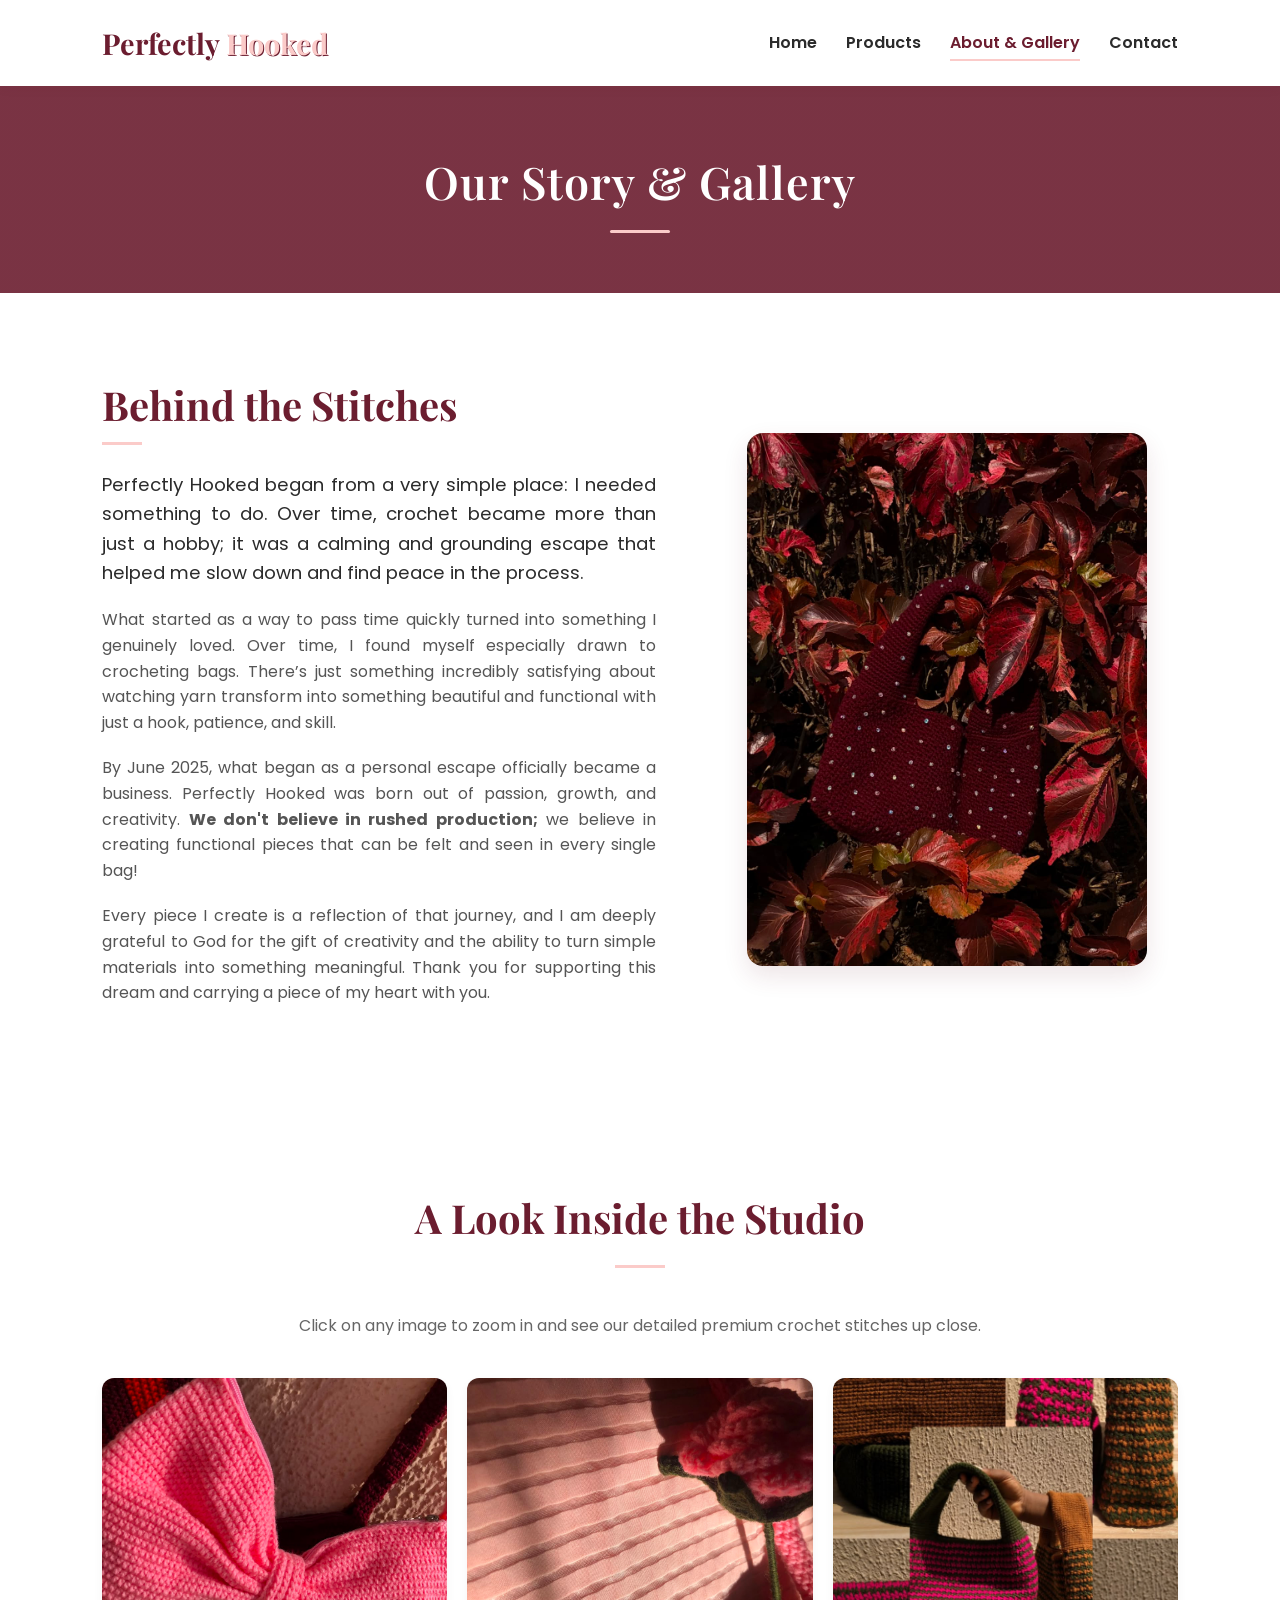
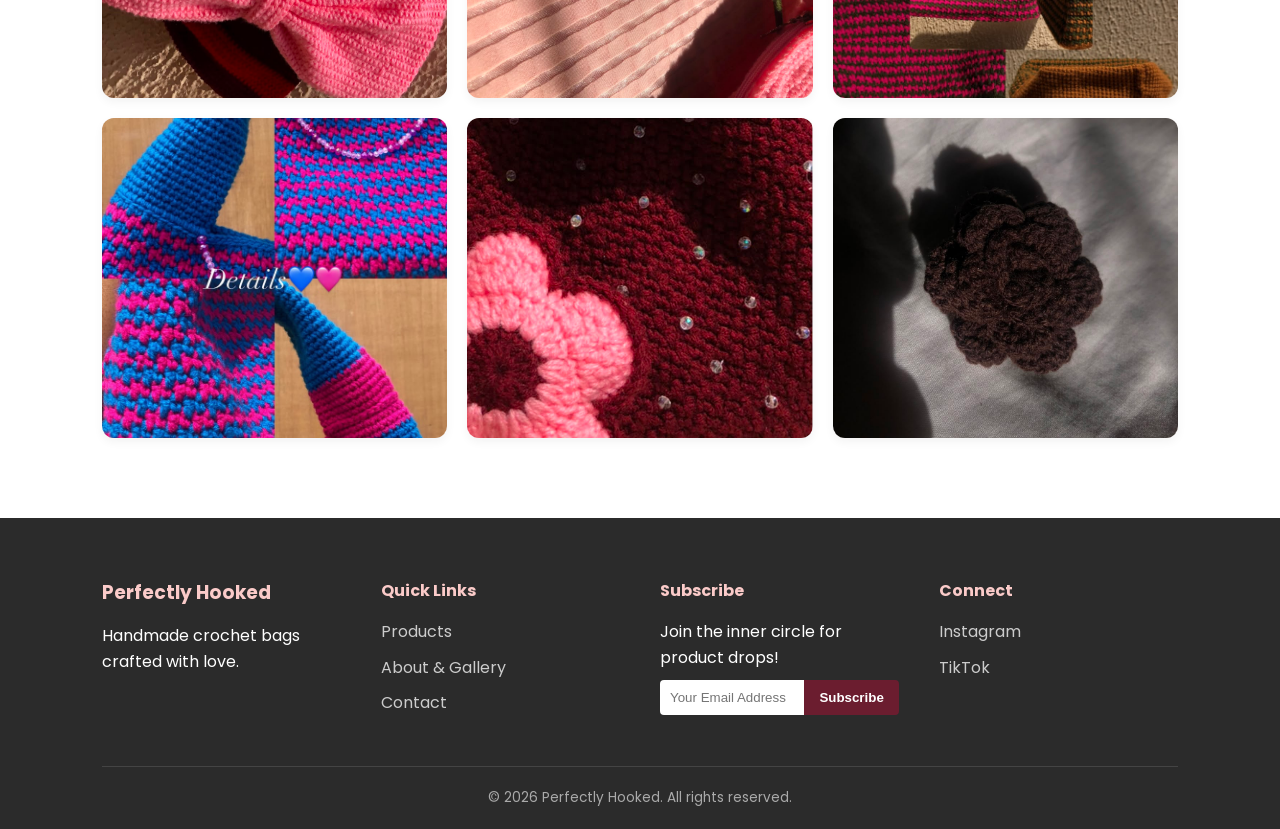
==== about.html @ 4638db6a "Update about.html" ====
<!DOCTYPE html>
<html lang="en">
<head>
    <meta charset="UTF-8">
    <meta name="viewport" content="width=device-width, initial-scale=1.0">
    <title>About & Gallery | Perfectly Hooked</title>
    <link rel="stylesheet" href="style.css">
    <!-- Google Fonts -->
    <link href="https://fonts.googleapis.com/css2?family=Playfair+Display:ital,wght@0,400..900;1,400..900&family=Poppins:wght@300;400;600&display=swap" rel="stylesheet">
</head>
<body>

    <!-- Header & Navigation -->
    <header>
        <div class="logo">Perfectly <span>Hooked</span></div>
        <nav>
            <a href="index.html">Home</a>
            <a href="products.html">Products</a>
            <a href="about.html" class="active">About & Gallery</a>
            <a href="contact.html">Contact</a>
        </nav>
    </header>

   <!-- Mini Hero Banner -->
<section class="mini-hero">
    <div class="mini-hero-content">
        <h1>Our Story & Gallery</h1>
    </div>
</section>

    <!-- About Content Section -->
    <section class="about-section">
        <div class="about-container">
          <!-- Story Text -->
    <div class="about-text">
    <h2>Behind the Stitches</h2>
    <div class="accent-line-left"></div>
    
    <p class="lead-text">Perfectly Hooked began from a very simple place: I needed something to do. Over time, crochet became more than just a hobby; it was a calming and grounding escape that helped me slow down and find peace in the process.</p>
    
    <p>What started as a way to pass time quickly turned into something I genuinely loved. Over time, I found myself especially drawn to crocheting bags. There’s just something incredibly satisfying about watching yarn transform into something beautiful and functional with just a hook, patience, and skill.</p>
    
    <p>By June 2025, what began as a personal escape officially became a business. Perfectly Hooked was born out of passion, growth, and creativity. <strong>We don't believe in rushed production;</strong> we believe in creating functional pieces that can be felt and seen in every single bag!</p>
    
    <p>Every piece I create is a reflection of that journey, and I am deeply grateful to God for the gift of creativity and the ability to turn simple materials into something meaningful. Thank you for supporting this dream and carrying a piece of my heart with you.</p>
</div>
            <!-- Visual Graphic / Image Placeholder -->
            <div class="about-image">
                <div class="about-img-frame">
                    <div class="placeholder-content">
                        <img src="about.jpeg" alt="Crochet Bag" class="about-img">
                    </div>
                </div>
            </div>
        </div>
    </section>

    <!-- Gallery Section (Directly after the story) -->
    <section class="gallery-section" id="gallery">
        <h2>A Look Inside the Studio</h2>
        <div class="accent-line"></div>
        <p class="gallery-subtitle">Click on any image to zoom in and see our detailed premium crochet stitches up close.</p>

        <div class="gallery-grid">
            <div class="gallery-item">
                <img src="aesthetic 1.jpeg" alt="Crochet Creation 1" onclick="openModal(this.src)">
                <div class="gallery-overlay"><span>View Stitch✨</span></div>
            </div>
            <div class="gallery-item">
                <img src="aesthetic 2.jpeg" alt="Crochet Creation 2" onclick="openModal(this.src)">
                <div class="gallery-overlay"><span>View Stitch✨</span></div>
            </div>
            <div class="gallery-item">
                <img src="aesthetic 3.jpeg" alt="Crochet Creation 3" onclick="openModal(this.src)">
                <div class="gallery-overlay"><span>View Stitch✨</span></div>
            </div>
             <div class="gallery-item">
                <img src="aesthetic 4.jpeg" alt="Crochet Creation 4" onclick="openModal(this.src)">
                <div class="gallery-overlay"><span>View Stitch✨</span></div>
            </div>
             <div class="gallery-item">
                <img src="aesthetic 5.jpeg" alt="Crochet Creation 5" onclick="openModal(this.src)">
                <div class="gallery-overlay"><span>View Stitch✨</span></div>
            </div>
             <div class="gallery-item">
                <img src="aesthetic 6.jpeg" alt="Crochet Creation 6" onclick="openModal(this.src)">
                <div class="gallery-overlay"><span>View Stitch✨</span></div>
            </div>
        </div>
    </section>

    <!-- Reusable Image Zoom View Modal Overlay -->
    <div class="modal" id="modal" onclick="closeModal()">
        <span class="close-modal">&times;</span>
        <img id="modalImg" alt="Enlarged view">
    </div>

   <!-- Footer -->
<footer>
    <div class="footer-container">
        <div class="footer-brand">
            <h3>Perfectly Hooked</h3>
            <p>Handmade crochet bags crafted with love.</p>
        </div>

        <div class="footer-links">
            <h4>Quick Links</h4>
            <a href="products.html">Products</a>
            <a href="about.html">About & Gallery</a>
            <a href="contact.html">Contact</a>
        </div>

        <div class="footer-subscribe">
            <h4>Subscribe</h4>
            <p>Join the inner circle for product drops!</p>
            <!-- Your live Mailchimp URL added below -->
            <form action="https://eepurl.com/KweztjJP5p" method="post" target="_blank" novalidate>
                <div class="subscribe-form">
                    <input type="email" name="EMAIL" placeholder="Your Email Address" required>
                    <button type="submit">Subscribe</button>
                </div>
            </form>
        </div>

        <div class="footer-socials">
            <h4>Connect</h4>
            <div class="social-links">
                <a href="https://www.instagram.com/perfection_crochetsabuja?igsh=cXE3OTdkZmlja3Q5&utm_source=qr" target="_blank">Instagram</a>
                <a href="https://www.tiktok.com/@perfection_crochetsabuja?_r=1&_t=ZS-97vXRY3c20D" target="_blank">TikTok</a>
            </div>
        </div>
    </div>
    <div class="footer-bottom">
        <p>&copy; 2026 Perfectly Hooked. All rights reserved.</p>
    </div>
</footer>

    <script src="script.js"></script>
</body>
</html>
---- style.css ----
/* --- Global Reset & Colors --- */
* {
    margin: 0;
    padding: 0;
    box-sizing: border-box;
}

:root {
    --burgundy: #6b1d2f;
    --soft-pink: #fbcbc9;
    --light-pink-bg: #fff5f5;
    --charcoal: #2b2b2b;
    --white: #ffffff;
    --font-heading: 'Playfair Display', serif;
    --font-body: 'Poppins', sans-serif;
}

body {
    font-family: var(--font-body);
    color: var(--charcoal);
    background-color: var(--white);
    line-height: 1.6;
}

/* --- Header / Navigation --- */
header {
    background-color: var(--white);
    display: flex;
    justify-content: space-between;
    align-items: center;
    padding: 20px 8%;
    box-shadow: 0 2px 10px rgba(107, 29, 47, 0.08);
    position: sticky;
    top: 0;
    z-index: 1000;
}

.logo {
    font-family: var(--font-heading);
    font-size: 1.8rem;
    font-weight: 700;
    color: var(--burgundy);
}

.logo span {
    color: var(--soft-pink);
    text-shadow: 1px 1px 0px var(--burgundy);
}

header nav a {
    text-decoration: none;
    color: var(--charcoal);
    font-weight: 600;
    margin-left: 25px;
    padding-bottom: 5px;
    transition: color 0.3s ease;
}

header nav a:hover, header nav a.active {
    color: var(--burgundy);
    border-bottom: 2px solid var(--soft-pink);
}

/* --- Hero Section --- */
.hero {
    background: linear-gradient(rgba(107, 29, 47, 0.88), rgba(107, 29, 47, 0.88)), 
                url('header.jpeg') no-repeat center center/cover;
    min-height: 65vh;
    display: flex;
    align-items: center;
    padding: 60px 8%;
    color: var(--white);
}

.hero-content {
    max-width: 650px;
}

.hero h1 {
    font-family: var(--font-heading);
    font-size: 3rem;
    margin-bottom: 20px;
    line-height: 1.2;
}

.hero p {
    font-size: 1.1rem;
    margin-bottom: 20px;
    color: var(--light-pink-bg);
}

.btn {
    display: inline-block;
    background-color: var(--soft-pink);
    color: var(--burgundy);
    padding: 12px 35px;
    text-decoration: none;
    font-weight: 600;
    border-radius: 30px;
    margin-top: 10px;
    transition: transform 0.3s ease, background-color 0.3s ease;
}

.btn:hover {
    transform: translateY(-2px);
    background-color: var(--white);
}

/* --- What We Offer Section --- */
.offers-section {
    padding: 80px 8%;
    text-align: center;
    background-color: var(--light-pink-bg);
}

.offers-section h2 {
    font-family: var(--font-heading);
    font-size: 2.5rem;
    color: var(--burgundy);
}

.accent-line {
    width: 50px;
    height: 3px;
    background-color: var(--soft-pink);
    margin: 15px auto 45px auto;
}

.offers-container {
    display: flex;
    justify-content: center;
    gap: 30px;
    flex-wrap: wrap;
}

.offer-card {
    background-color: var(--white);
    padding: 30px 20px;
    border-radius: 12px;
    flex: 1;
    min-width: 250px;
    max-width: 350px;
    box-shadow: 0 4px 15px rgba(107, 29, 47, 0.04);
    border: 1px solid rgba(107, 29, 47, 0.05);
}

.offer-card .icon {
    font-size: 2.5rem;
    display: block;
    margin-bottom: 15px;
}

.offer-card h3 {
    font-size: 1.3rem;
    color: var(--burgundy);
    margin-bottom: 10px;
}

/* --- Footer --- */
footer {
    background-color: var(--charcoal);
    color: var(--white);
    padding: 60px 8% 20px 8%;
}

.footer-container {
    display: flex;
    justify-content: space-between;
    flex-wrap: wrap;
    gap: 40px;
    margin-bottom: 40px;
}

.footer-container > div {
    flex: 1;
    min-width: 200px;
}

footer h3, footer h4 {
    color: var(--soft-pink);
    margin-bottom: 15px;
}

.footer-links a, .social-links a {
    color: #ccc;
    text-decoration: none;
    display: block;
    margin-bottom: 10px;
    transition: color 0.3s ease;
}

.footer-links a:hover, .social-links a:hover {
    color: var(--soft-pink);
}

.subscribe-form {
    display: flex;
    margin-top: 10px;
}

.subscribe-form input {
    padding: 10px;
    border: none;
    border-radius: 4px 0 0 4px;
    outline: none;
    width: 70%;
}

.subscribe-form button {
    background-color: var(--burgundy);
    color: var(--white);
    border: none;
    padding: 10px 15px;
    border-radius: 0 4px 4px 0;
    cursor: pointer;
    font-weight: 600;
}

.footer-bottom {
    text-align: center;
    border-top: 1px solid #444;
    padding-top: 20px;
    font-size: 0.85rem;
    color: #aaa;
}

/* --- Products Page Design --- */
.products-header {
    text-align: center;
    padding: 60px 8% 20px 8%;
    background-color: var(--white);
}

.products-header h2 {
    font-family: var(--font-heading);
    font-size: 2.5rem;
    color: var(--burgundy);
}

.filter-buttons {
    margin-top: 30px;
}

.filter-btn {
    background-color: var(--white);
    color: var(--charcoal);
    border: 2px solid var(--soft-pink);
    padding: 8px 24px;
    margin: 5px;
    font-family: var(--font-body);
    font-weight: 600;
    border-radius: 20px;
    cursor: pointer;
    transition: all 0.3s ease;
}

.filter-btn:hover, .filter-btn.active {
    background-color: var(--burgundy);
    color: var(--white);
    border-color: var(--burgundy);
}

/* Products Grid Setup */
.products-container {
    padding: 20px 8% 80px 8%;
    background-color: var(--light-pink-bg);
}

.products-grid {
    display: grid;
    grid-template-columns: repeat(auto-fit, minmax(250px, 1fr));
    gap: 30px;
}

.card {
    background-color: var(--white);
    border-radius: 12px;
    padding: 15px;
    text-align: center;
    box-shadow: 0 4px 12px rgba(107, 29, 47, 0.04);
    border: 1px solid rgba(107, 29, 47, 0.05);
    transition: transform 0.3s cubic-bezier(0.175, 0.885, 0.32, 1.275);
}

.card:hover {
    transform: scale(1.03);
}

.card .img-wrapper {
    width: 100%;
    height: 240px;
    background-color: #f7f7f7;
    border-radius: 8px;
    overflow: hidden;
    margin-bottom: 15px;
}

.card img {
    width: 100%;
    height: 100%;
    object-fit: cover;
    cursor: zoom-in;
    transition: opacity 0.3s ease;
}

.card img:hover {
    opacity: 0.9;
}

.card h3 {
    font-size: 1.15rem;
    color: var(--charcoal);
    margin-bottom: 5px;
}

.card .price {
    color: var(--burgundy);
    font-weight: 600;
    font-size: 1.1rem;
    margin-bottom: 15px;
}

.cart-btn {
    width: 100%;
    background-color: var(--soft-pink);
    color: var(--burgundy);
    border: none;
    padding: 10px;
    font-family: var(--font-body);
    font-weight: 600;
    border-radius: 6px;
    cursor: pointer;
    transition: background-color 0.3s ease, color 0.3s ease;
}

.cart-btn:hover {
    background-color: var(--burgundy);
    color: var(--white);
}

/* Checkout Button Layout */
.checkout-wrapper {
    text-align: center;
    margin-top: 50px;
}

.checkout-btn {
    background-color: var(--burgundy);
    color: var(--white);
    border: none;
    padding: 15px 40px;
    font-size: 1.1rem;
    font-family: var(--font-body);
    font-weight: 600;
    border-radius: 30px;
    cursor: pointer;
    box-shadow: 0 4px 15px rgba(107, 29, 47, 0.3);
    transition: background-color 0.3s ease, transform 0.2s ease;
}

.checkout-btn:hover {
    background-color: #521422;
    transform: translateY(-2px);
}

/* --- Interactive Image Zoom Modal --- */
.modal {
    display: none; 
    position: fixed;
    z-index: 2000;
    top: 0; left: 0;
    width: 100%; height: 100%;
    background-color: rgba(0, 0, 0, 0.85);
    justify-content: center;
    align-items: center;
    cursor: zoom-out;
}

.modal img {
    max-width: 85%;
    max-height: 80vh;
    border-radius: 8px;
    box-shadow: 0 4px 20px rgba(0,0,0,0.5);
    animation: zoomAnimation 0.3s ease-out;
}

.close-modal {
    position: absolute;
    top: 20px;
    right: 30px;
    color: white;
    font-size: 3rem;
    font-weight: bold;
    cursor: pointer;
}

@keyframes zoomAnimation {
    from { transform: scale(0.7); opacity: 0; }
    to { transform: scale(1); opacity: 1; }
}

/* --- Master Contact Page Layout --- */
.contact-section {
    padding: 80px 8%;
    background-color: var(--white);
}

.contact-container {
    display: flex;
    justify-content: space-between;
    align-items: flex-start;
    gap: 60px;
    flex-wrap: wrap;
    max-width: 1200px;
    margin: 0 auto;
}

.contact-info {
    flex: 1;
    min-width: 320px;
    text-align: left;
}

.contact-info h2 {
    font-family: var(--font-heading);
    font-size: 2.5rem;
    color: var(--burgundy);
    line-height: 1.2;
    margin-bottom: 5px;
}

.contact-info p {
    color: #555;
    font-size: 1.05rem;
    line-height: 1.6;
    margin-bottom: 20px;
}

.contact-form-wrapper {
    flex: 1;
    min-width: 320px;
    background-color: var(--light-pink-bg);
    padding: 40px 30px;
    border-radius: 16px;
    box-shadow: 0 10px 30px rgba(107, 29, 47, 0.04);
    border: 1px solid rgba(107, 29, 47, 0.05);
    text-align: left;
}

.form-group {
    margin-bottom: 20px;
}

.form-group label {
    display: block;
    font-weight: 600;
    margin-bottom: 8px;
    font-size: 0.95rem;
    color: var(--burgundy);
}

.form-group input, 
.form-group textarea {
    width: 100%;
    padding: 12px 15px;
    border: 1px solid #ddd;
    border-radius: 8px;
    font-family: var(--font-body);
    font-size: 0.95rem;
    outline: none;
    background-color: var(--white);
    transition: border-color 0.3s ease, box-shadow 0.3s ease;
}

.form-group input:focus, 
.form-group textarea:focus {
    border-color: var(--burgundy);
    box-shadow: 0 0 0 3px rgba(107, 29, 47, 0.1);
}

.form-group textarea {
    height: 150px;
    resize: vertical;
}

.submit-btn {
    width: 100%;
    background-color: var(--burgundy);
    color: var(--white);
    border: none;
    padding: 14px;
    font-family: var(--font-body);
    font-weight: 600;
    font-size: 1.05rem;
    border-radius: 8px;
    cursor: pointer;
    box-shadow: 0 4px 12px rgba(107, 29, 47, 0.2);
    transition: background-color 0.3s ease, transform 0.2s ease;
}

.submit-btn:hover {
    background-color: #521422;
    transform: translateY(-1px);
}

/* --- Gallery Page Specific Styles --- */
.gallery-section {
    padding: 80px 8%;
    text-align: center;
    background-color: var(--white);
}

.gallery-section h2 {
    font-family: var(--font-heading);
    font-size: 2.5rem;
    color: var(--burgundy);
}

.gallery-subtitle {
    font-size: 1rem;
    color: #666;
    margin-bottom: 40px;
}

/* Elegant Grid Layout */
.gallery-grid {
    display: grid;
    grid-template-columns: repeat(auto-fit, minmax(280px, 1fr));
    gap: 20px;
}

.gallery-item {
    position: relative;
    border-radius: 12px;
    overflow: hidden;
    height: 320px;
    box-shadow: 0 4px 10px rgba(0,0,0,0.05);
    background-color: var(--light-pink-bg);
    cursor: zoom-in;
}

.gallery-item img {
    width: 100%;
    height: 100%;
    object-fit: cover;
    transition: transform 0.5s ease;
}

/* Beautiful Burgundy Hover Cover Filter */
.gallery-overlay {
    position: absolute;
    top: 0; left: 0;
    width: 100%; height: 100%;
    background-color: rgba(107, 29, 47, 0.7);
    display: flex;
    justify-content: center;
    align-items: center;
    opacity: 0;
    transition: opacity 0.3s ease;
}

.gallery-overlay span {
    color: var(--white);
    font-family: var(--font-body);
    font-weight: 600;
    font-size: 1.1rem;
    border: 1px solid var(--soft-pink);
    padding: 8px 20px;
    border-radius: 20px;
}

.gallery-item:hover img {
    transform: scale(1.08);
}

.gallery-item:hover .gallery-overlay {
    opacity: 1;
}

/* --- Home Page Extra Sections --- */

/* About Section Preview Layout */
.home-about-preview {
    padding: 80px 8%;
    background-color: var(--white);
}

.about-preview-container {
    display: flex;
    align-items: center;
    justify-content: space-between;
    gap: 50px;
    flex-wrap: wrap;
}

.preview-text {
    flex: 12;
    min-width: 300px;
}

.preview-text h2 {
    font-family: var(--font-heading);
    font-size: 2.3rem;
    color: var(--burgundy);
}

.preview-text p {
    color: #555;
    margin-bottom: 15px;
}

.text-link {
    color: var(--burgundy);
    text-decoration: none;
    font-weight: 600;
    transition: color 0.3s ease;
}

.text-link:hover {
    color: var(--soft-pink);
}

.preview-image-box {
    flex: 1;
    min-width: 280px;
    display: flex;
    justify-content: center;
}

.mini-frame {
    padding: 40px;
    background-color: var(--light-pink-bg);
    border: 2px dashed var(--burgundy);
    color: var(--burgundy);
    font-weight: 600;
    border-radius: 12px;
    text-align: center;
}

/* Gallery Section Preview Layout */
.home-gallery-preview {
    padding: 80px 8%;
    text-align: center;
    background-color: var(--light-pink-bg);
}

.home-gallery-preview h2 {
    font-family: var(--font-heading);
    font-size: 2.3rem;
    color: var(--burgundy);
}

.home-gallery-images {
    display: flex;
    justify-content: center;
    gap: 20px;
    flex-wrap: wrap;
    margin-top: 30px;
}

.img-snap {
    width: 220px;
    height: 220px;
    border-radius: 12px;
    overflow: hidden;
    box-shadow: 0 4px 10px rgba(0,0,0,0.05);
}

.img-snap img {
    width: 100%;
    height: 100%;
    object-fit: cover;
}

/* Secondary Button Outline Variant */
.btn-outline {
    display: inline-block;
    border: 2px solid var(--burgundy);
    color: var(--burgundy);
    padding: 10px 25px;
    text-decoration: none;
    font-weight: 600;
    border-radius: 30px;
    transition: all 0.3s ease;
}

.btn-outline:hover {
    background-color: var(--burgundy);
    color: var(--white);
}

/* Styling for the Our Story preview image */
.story-preview-img {
    width: 100%;
    max-width: 350px;
    height: auto;
    border-radius: 12px;
    box-shadow: 0 6px 15px rgba(107, 29, 47, 0.1);
    object-fit: cover;
}

/* --- Product Filters --- */
.filter-section {
    text-align: center;
    padding: 30px 8% 10px;
    background-color: var(--white);
}

.filter-menu {
    display: flex;
    justify-content: center;
    flex-wrap: wrap;
    gap: 15px;
}

.filter-btn {
    padding: 8px 20px;
    background: transparent;
    border: 2px solid var(--burgundy);
    color: var(--burgundy);
    border-radius: 30px;
    cursor: pointer;
    font-weight: 600;
    transition: all 0.3s ease;
}

.filter-btn:hover, .filter-btn.active {
    background: var(--burgundy);
    color: var(--white);
}

/* --- Custom Clothing Banner --- */
.custom-clothing-banner {
    background-color: var(--light-pink-bg);
    padding: 60px 8%;
    text-align: center;
    margin: 40px 0;
    border-top: 2px dashed var(--burgundy);
    border-bottom: 2px dashed var(--burgundy);
}

.custom-clothing-banner h2 {
    color: var(--burgundy);
    font-family: var(--font-heading);
    font-size: 2rem;
    margin-bottom: 15px;
}

.custom-clothing-banner p {
    color: #555;
    max-width: 700px;
    margin: 0 auto 25px auto;
}

/* --- Featured Bestseller (Home Page) --- */
.featured-bestseller {
    padding: 80px 8%;
    background-color: var(--white);
}

.bestseller-container {
    display: flex;
    align-items: center;
    justify-content: space-between;
    gap: 50px;
    flex-wrap: wrap;
    background: var(--light-pink-bg);
    border-radius: 20px;
    padding: 40px;
}

.badge {
    background: var(--burgundy);
    color: var(--white);
    padding: 5px 15px;
    border-radius: 20px;
    font-size: 0.9rem;
    font-weight: 600;
    display: inline-block;
    margin-bottom: 15px;
}

.bestseller-text {
    flex: 1;
    min-width: 300px;
}

.bestseller-text h2 {
    font-family: var(--font-heading);
    font-size: 2.5rem;
    color: var(--burgundy);
}

.bestseller-image {
    flex: 1;
    min-width: 300px;
}

.bestseller-image img {
    width: 100%;
    border-radius: 12px;
    box-shadow: 0 10px 20px rgba(107,29,47,0.15);
}

/* --- Contact Form Updates --- */
.contact-form select, .contact-form input[type="file"] {
    width: 100%;
    padding: 12px;
    margin-bottom: 15px;
    border: 1px solid #ccc;
    border-radius: 5px;
    font-family: var(--font-body);
}

.contact-form label {
    display: block;
    text-align: left;
    margin-bottom: 5px;
    font-weight: 600;
    color: var(--burgundy);
}

/* --- About Page Structural Layout --- */
.about-section {
    padding: 80px 8%;
    background-color: var(--white);
}

.about-container {
    display: flex;
    align-items: center;
    justify-content: space-between;
    gap: 60px;
    flex-wrap: wrap;
}

.about-text {
    flex: 1.2;
    min-width: 320px;
}

.about-text h2 {
    font-family: var(--font-heading);
    font-size: 2.5rem;
    color: var(--burgundy);
    margin-bottom: 5px;
}

.accent-line-left {
    width: 40px;
    height: 3px;
    background-color: var(--soft-pink);
    margin-bottom: 25px;
}

.about-text p {
    font-size: 1rem;
    color: #555;
    margin-bottom: 20px;
    text-align: justify;
}

.about-text .lead-text {
    font-size: 1.15rem;
    color: var(--charcoal);
    font-weight: 400;
}

.about-image {
    flex: 1;
    min-width: 300px;
    display: flex;
    justify-content: center;
}

.about-img-frame {
    width: 100%;
    max-width: 400px;
    border-radius: 16px;
    overflow: hidden;
    box-shadow: 0 10px 25px rgba(107, 29, 47, 0.12);
}

.about-img {
    width: 100%;
    height: 100%;
    object-fit: cover;
    display: block;
}

/* --- Mini Hero Banner Section --- */
.mini-hero {
    background: linear-gradient(rgba(107, 29, 47, 0.9), rgba(107, 29, 47, 0.9)); 
    padding: 60px 8%;
    text-align: center;
    color: var(--white);
}

.mini-hero-content h1 {
    font-family: var(--font-heading);
    font-size: 2.8rem;
    font-weight: 600;
    letter-spacing: 1px;
    position: relative;
    display: inline-block;
}

.mini-hero-content h1::after {
    content: '';
    display: block;
    width: 60px;
    height: 3px;
    background-color: var(--soft-pink);
    margin: 12px auto 0 auto;
    border-radius: 2px;
}
.form-group input, 
.form-group select, 
.form-group textarea {
    width: 100%;
    padding: 12px 15px;
    border: 1px solid #ddd;
    border-radius: 8px;
    font-family: var(--font-body);
    font-size: 0.95rem;
    outline: none;
    background-color: var(--white);
    color: var(--charcoal);
    cursor: pointer;
    transition: border-color 0.3s ease, box-shadow 0.3s ease;
    
    /* Resets default browser styles for clean dropdown arrows */
    appearance: none;
    -webkit-appearance: none;
    -moz-appearance: none;
    
    /* Adds a subtle custom dropdown chevron arrow background image */
    background-image: url("data:image/svg+xml;utf8,<svg xmlns='http://www.w3.org/2000/svg' width='24' height='24' viewBox='0 0 24 24' fill='none' stroke='%236b1d2f' stroke-width='2' stroke-linecap='round' stroke-linejoin='round'><polyline points='6 9 12 15 18 9'></polyline></svg>");
    background-repeat: no-repeat;
    background-position: right 15px center;
    background-size: 16px;
}

/* Style for when the dropdown gains focus */
.form-group input:focus, 
.form-group select:focus, 
.form-group textarea:focus {
    border-color: var(--burgundy);
    box-shadow: 0 0 0 3px rgba(107, 29, 47, 0.1);
}

/* ==========================================================================
   --- Mobile Responsiveness Breakpoint (Max-Width: 768px) ---
   ========================================================================== */
@media (max-width: 768px) {
    /* --- Global Elements & Spacing --- */
    body {
        font-size: 14px; /* Slightly smaller base font for mobile comfort */
    }

    /* Reduce huge desktop section paddings across all pages */
    header, 
    .hero, 
    .offers-section, 
    .products-header, 
    .products-container, 
    .contact-section, 
    .gallery-section, 
    .home-about-preview, 
    .home-gallery-preview, 
    .featured-bestseller, 
    .about-section, 
    .mini-hero, 
    footer {
        padding-left: 5% !important;
        padding-right: 5% !important;
    }

    /* --- Header / Navigation --- */
    header {
        flex-direction: column;
        gap: 15px;
        padding-top: 15px;
        padding-bottom: 15px;
        text-align: center;
    }

    header nav {
        display: flex;
        justify-content: center;
        flex-wrap: wrap;
        gap: 10px;
    }

    header nav a {
        margin-left: 0; /* Clear desktop left margins */
        padding: 5px 8px;
        font-size: 0.95rem;
    }

    /* --- Hero Section --- */
    .hero {
        min-height: auto;
        padding-top: 50px;
        padding-bottom: 50px;
        text-align: center;
    }

    .hero h1 {
        font-size: 2.2rem;
    }

    .hero p {
        font-size: 1rem;
    }

    /* --- What We Offer Section --- */
    .offers-section {
        padding-top: 50px;
        padding-bottom: 50px;
    }

    .offers-section h2 {
        font-size: 2rem;
    }

    .offers-container {
        gap: 20px;
    }

    .offer-card {
        max-width: 100%; /* Let cards span beautifully full-width on tiny screens */
        padding: 25px 15px;
    }

    /* --- Featured Bestseller & About layouts --- */
    .bestseller-container, 
    .about-container, 
    .contact-container, 
    .about-preview-container {
        flex-direction: column;
        text-align: center !important;
        gap: 30px;
        padding: 30px 20px;
    }

    .preview-text, 
    .preview-image-box, 
    .bestseller-text, 
    .bestseller-image, 
    .about-text, 
    .about-image, 
    .contact-info, 
    .contact-form-wrapper {
        flex: none;
        width: 100%;
    }

    .bestseller-text h2, 
    .about-text h2, 
    .contact-info h2 {
        font-size: 2rem;
    }

    .accent-line-left {
        margin: 0 auto 20px auto; /* Center design borders on mobile */
    }

    .about-text p {
        text-align: center; /* Center paragraph text for mobile readability */
    }

    /* --- Products & Gallery Layouts --- */
    .products-grid, 
    .gallery-grid {
        grid-template-columns: repeat(auto-fit, minmax(200px, 1fr)); /* Adapt layout grid snugly */
        gap: 20px;
    }

    .gallery-item {
        height: 260px; /* Snappy aspect boxes for image content */
    }

    /* --- Footer Elements --- */
    .footer-container {
        flex-direction: column;
        gap: 30px;
        text-align: center;
    }

    .subscribe-form {
        justify-content: center;
    }
}

/* Styling for the link wrapping the cards */
.offer-card-link {
    text-decoration: none;
    color: inherit;
    display: flex;
    flex: 1;
    min-width: 250px;
    max-width: 350px;
    transition: transform 0.3s ease;
}

.offer-card-link:hover {
    transform: translateY(-5px); /* Adds a subtle, elegant hover lift! */
}

/* Update this existing class to fill the full height of the link */
.offer-card {
    background-color: var(--white);
    padding: 30px 20px;
    border-radius: 12px;
    width: 100%; /* Force card to fill link width */
    box-shadow: 0 4px 15px rgba(107, 29, 47, 0.04);
    border: 1px solid rgba(107, 29, 47, 0.05);
}
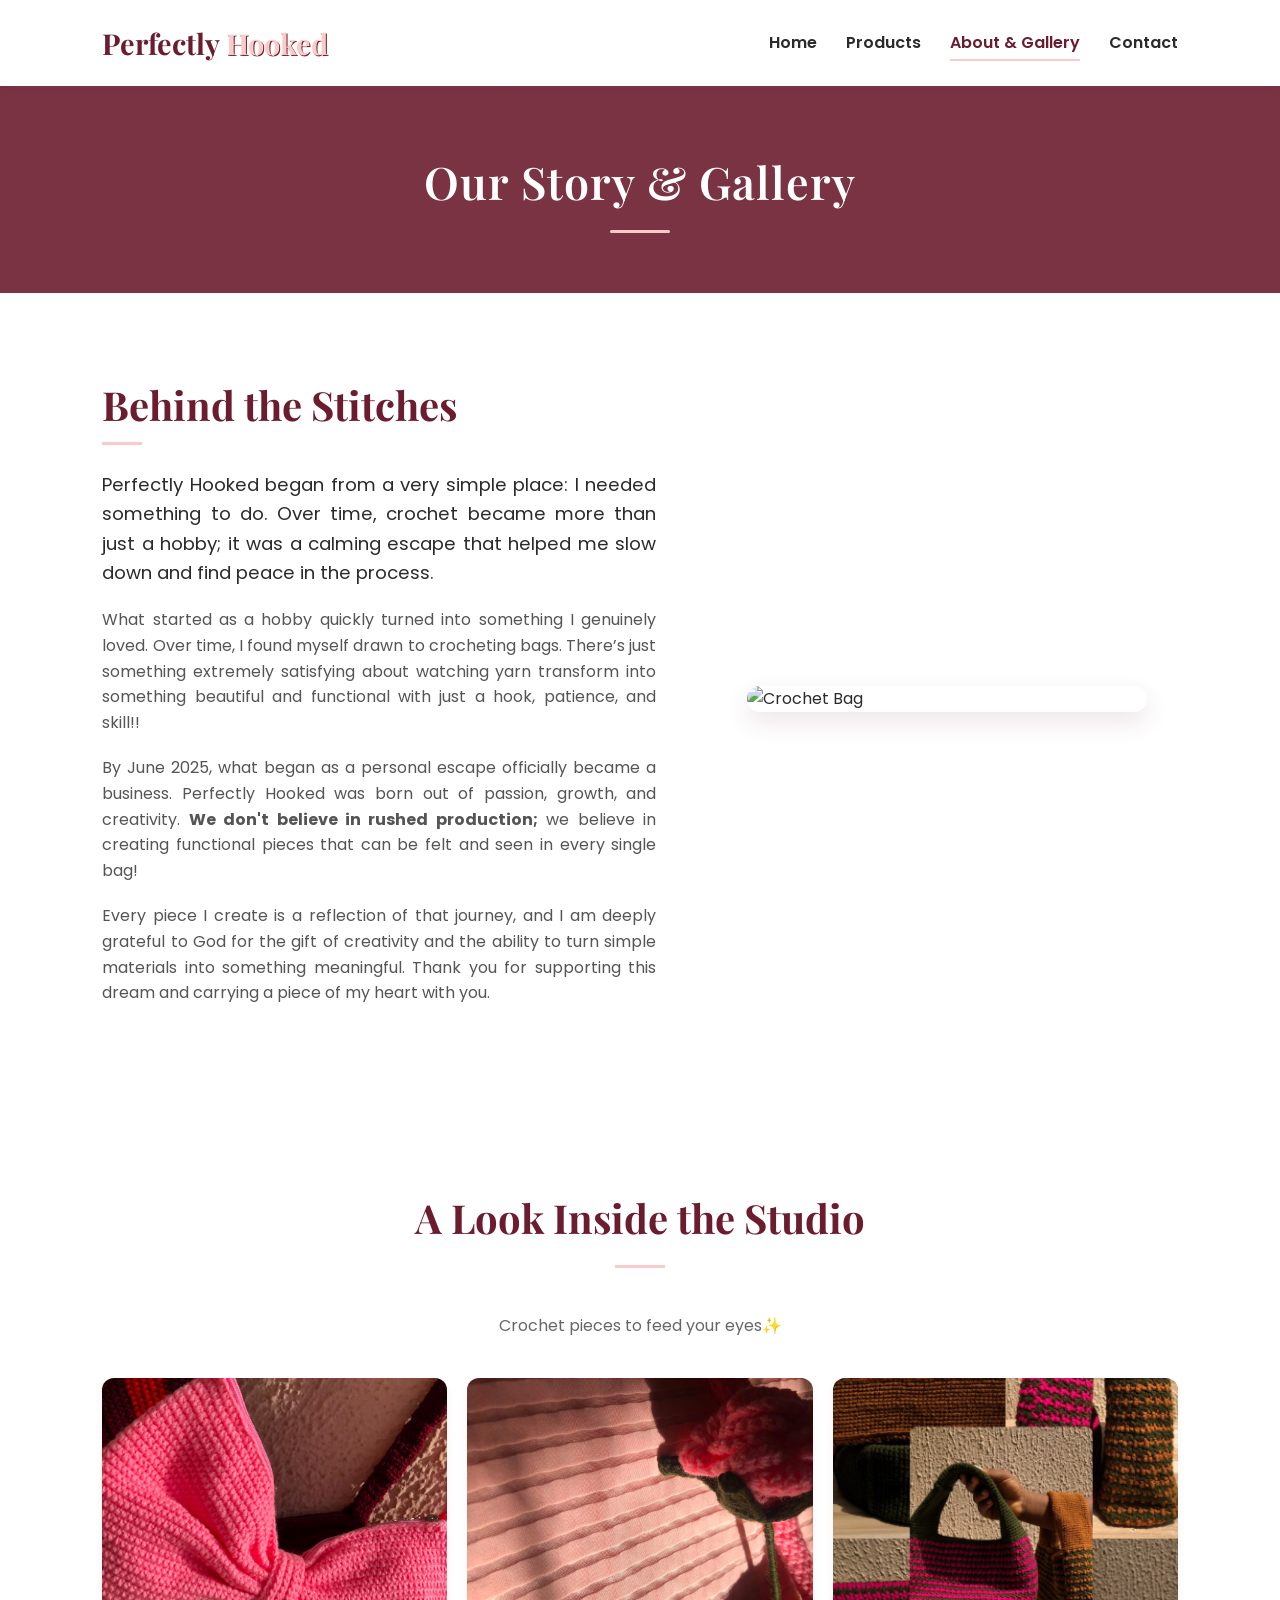
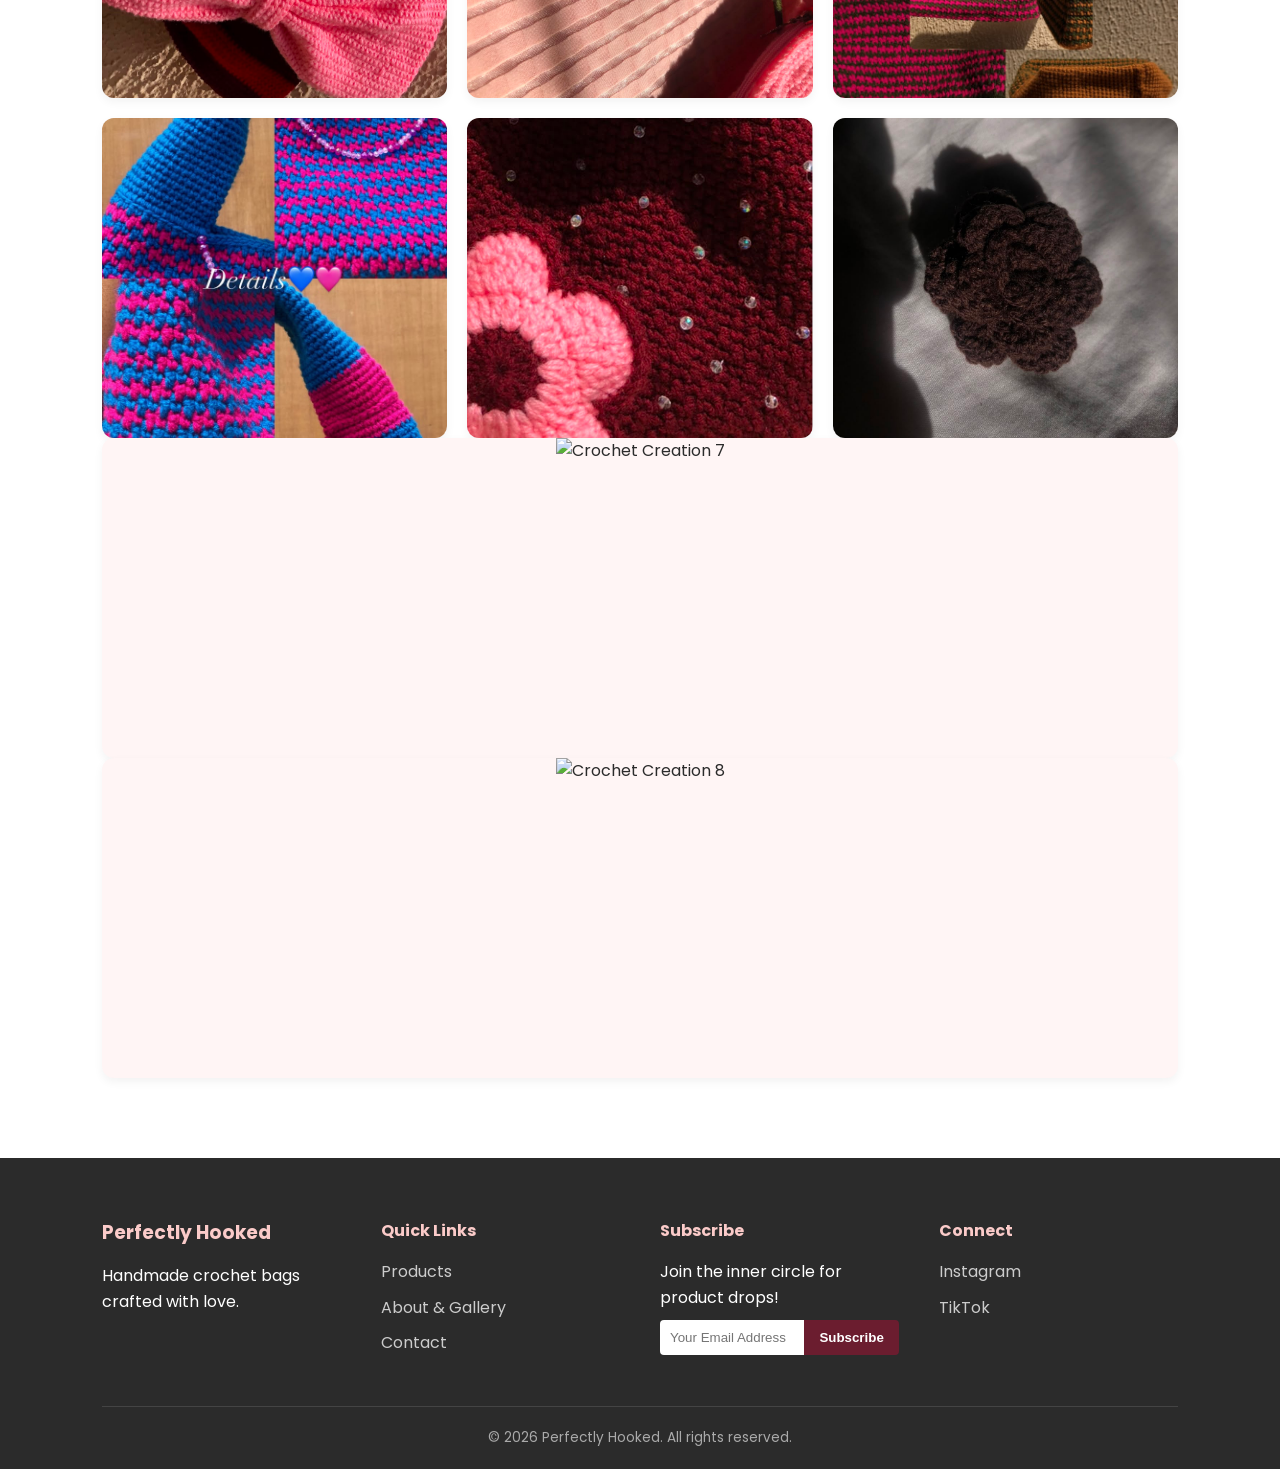
==== commit bd3bb9b8: "Add files via upload" ====
--- a/about.html
+++ b/about.html
@@ -36,9 +36,9 @@
     <h2>Behind the Stitches</h2>
     <div class="accent-line-left"></div>
     
-    <p class="lead-text">Perfectly Hooked began from a very simple place: I needed something to do. Over time, crochet became more than just a hobby; it was a calming and grounding escape that helped me slow down and find peace in the process.</p>
+    <p class="lead-text">Perfectly Hooked began from a very simple place: I needed something to do. Over time, crochet became more than just a hobby; it was a calming escape that helped me slow down and find peace in the process.</p>
     
-    <p>What started as a way to pass time quickly turned into something I genuinely loved. Over time, I found myself especially drawn to crocheting bags. There’s just something incredibly satisfying about watching yarn transform into something beautiful and functional with just a hook, patience, and skill.</p>
+    <p>What started as a hobby quickly turned into something I genuinely loved. Over time, I found myself drawn to crocheting bags. There’s just something extremely satisfying about watching yarn transform into something beautiful and functional with just a hook, patience, and skill!!</p>
     
     <p>By June 2025, what began as a personal escape officially became a business. Perfectly Hooked was born out of passion, growth, and creativity. <strong>We don't believe in rushed production;</strong> we believe in creating functional pieces that can be felt and seen in every single bag!</p>
     
@@ -48,7 +48,7 @@
             <div class="about-image">
                 <div class="about-img-frame">
                     <div class="placeholder-content">
-                        <img src="about.jpeg" alt="Crochet Bag" class="about-img">
+                        <img src="about.jfif" alt="Crochet Bag" class="about-img">
                     </div>
                 </div>
             </div>
@@ -59,32 +59,42 @@
     <section class="gallery-section" id="gallery">
         <h2>A Look Inside the Studio</h2>
         <div class="accent-line"></div>
-        <p class="gallery-subtitle">Click on any image to zoom in and see our detailed premium crochet stitches up close.</p>
+        <p class="gallery-subtitle"> Crochet pieces to feed your eyes✨</p>
 
         <div class="gallery-grid">
             <div class="gallery-item">
                 <img src="aesthetic 1.jpeg" alt="Crochet Creation 1" onclick="openModal(this.src)">
-                <div class="gallery-overlay"><span>View Stitch✨</span></div>
+                <div class="gallery-overlay"><span>View </span></div>
             </div>
             <div class="gallery-item">
                 <img src="aesthetic 2.jpeg" alt="Crochet Creation 2" onclick="openModal(this.src)">
-                <div class="gallery-overlay"><span>View Stitch✨</span></div>
+                <div class="gallery-overlay"><span>View </span></div>
             </div>
             <div class="gallery-item">
                 <img src="aesthetic 3.jpeg" alt="Crochet Creation 3" onclick="openModal(this.src)">
-                <div class="gallery-overlay"><span>View Stitch✨</span></div>
+                <div class="gallery-overlay"><span>View </span></div>
             </div>
              <div class="gallery-item">
                 <img src="aesthetic 4.jpeg" alt="Crochet Creation 4" onclick="openModal(this.src)">
-                <div class="gallery-overlay"><span>View Stitch✨</span></div>
+                <div class="gallery-overlay"><span>View </span></div>
             </div>
              <div class="gallery-item">
                 <img src="aesthetic 5.jpeg" alt="Crochet Creation 5" onclick="openModal(this.src)">
-                <div class="gallery-overlay"><span>View Stitch✨</span></div>
+                <div class="gallery-overlay"><span>View </span></div>
             </div>
              <div class="gallery-item">
                 <img src="aesthetic 6.jpeg" alt="Crochet Creation 6" onclick="openModal(this.src)">
-                <div class="gallery-overlay"><span>View Stitch✨</span></div>
+                <div class="gallery-overlay"><span>View </span></div>
+            </div>
+            </div>
+             <div class="gallery-item">
+                <img src="aesthetic7.jpeg" alt="Crochet Creation 7" onclick="openModal(this.src)">
+                <div class="gallery-overlay"><span>View </span></div>
+            </div>
+            </div>
+             <div class="gallery-item">
+                <img src="aesthetic8.jfif" alt="Crochet Creation 8" onclick="openModal(this.src)">
+                <div class="gallery-overlay"><span>View </span></div>
             </div>
         </div>
     </section>
@@ -114,7 +124,7 @@
             <h4>Subscribe</h4>
             <p>Join the inner circle for product drops!</p>
             <!-- Your live Mailchimp URL added below -->
-            <form action="https://eepurl.com/KweztjJP5p" method="post" target="_blank" novalidate>
+            <form action="http://eepurl.com/KweztjJP5p" method="post" target="_blank" novalidate>
                 <div class="subscribe-form">
                     <input type="email" name="EMAIL" placeholder="Your Email Address" required>
                     <button type="submit">Subscribe</button>
@@ -137,4 +147,4 @@
 
     <script src="script.js"></script>
 </body>
-</html>
+</html>
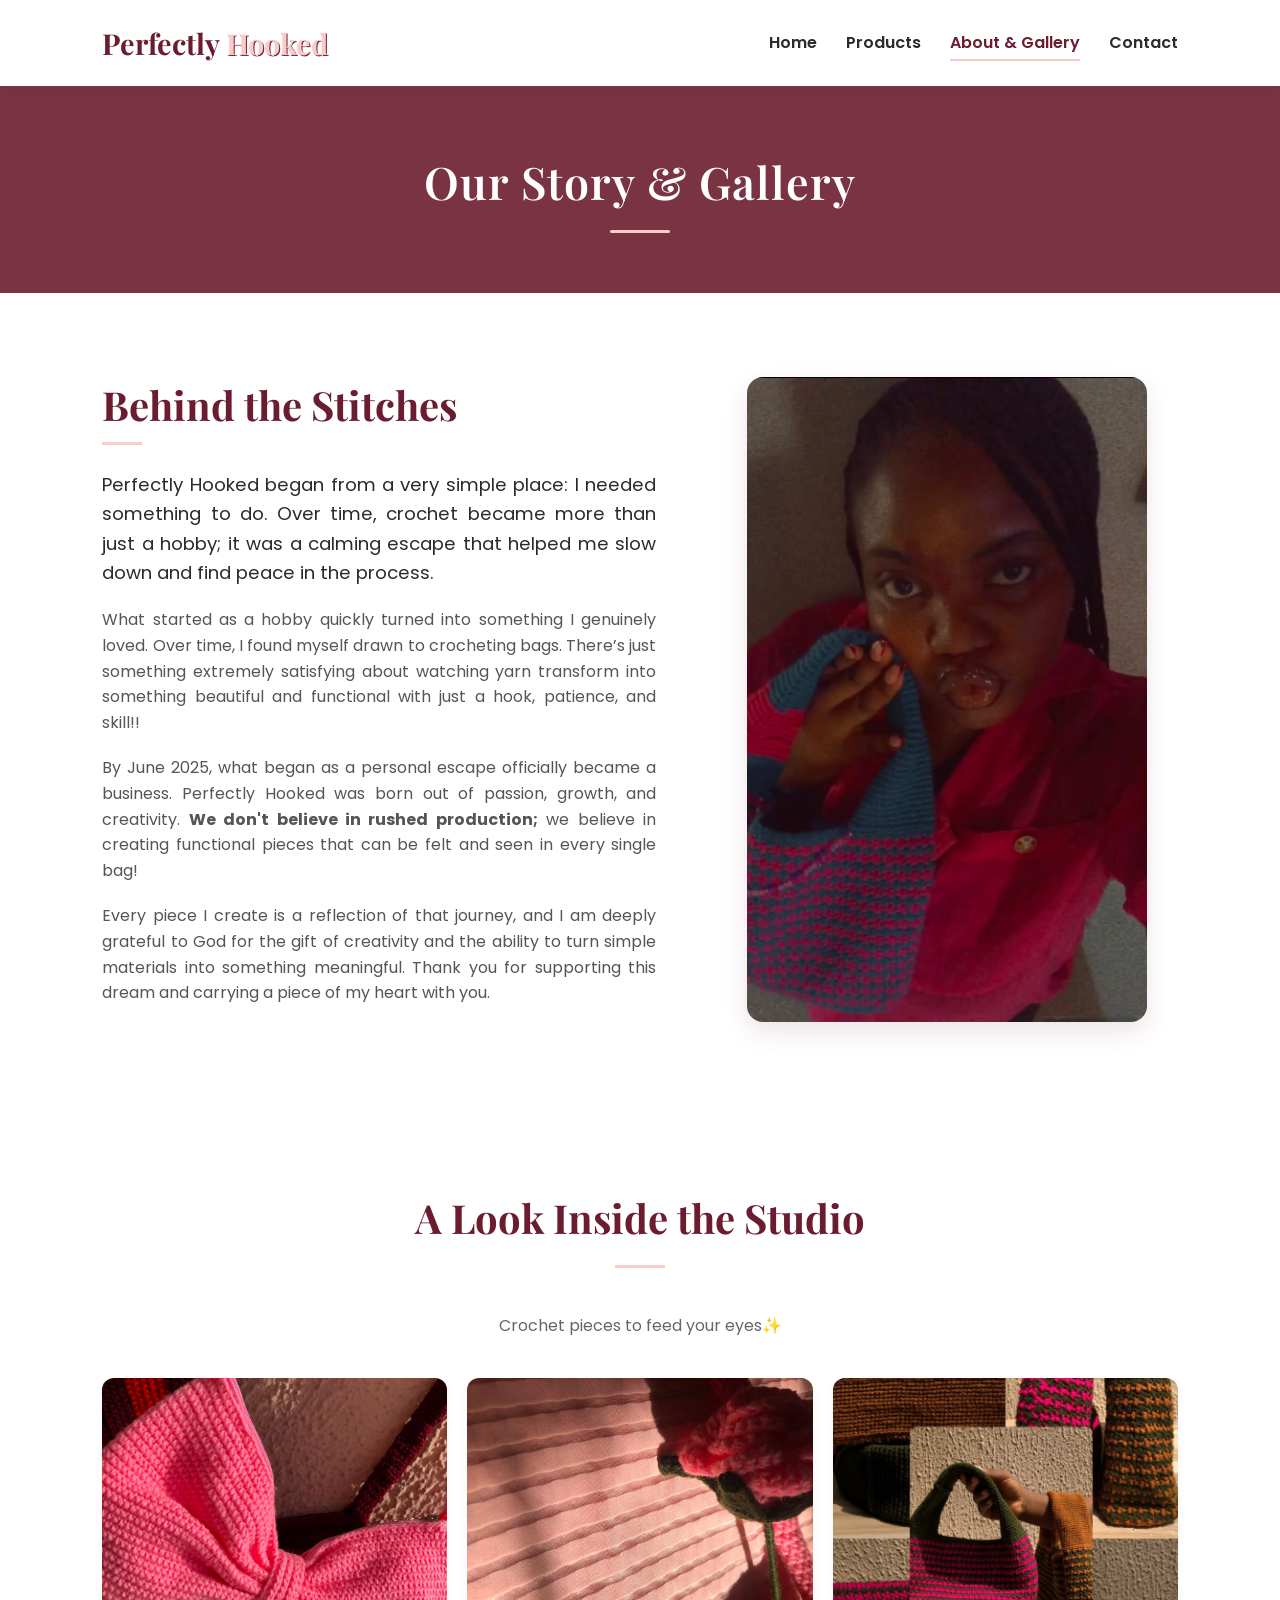
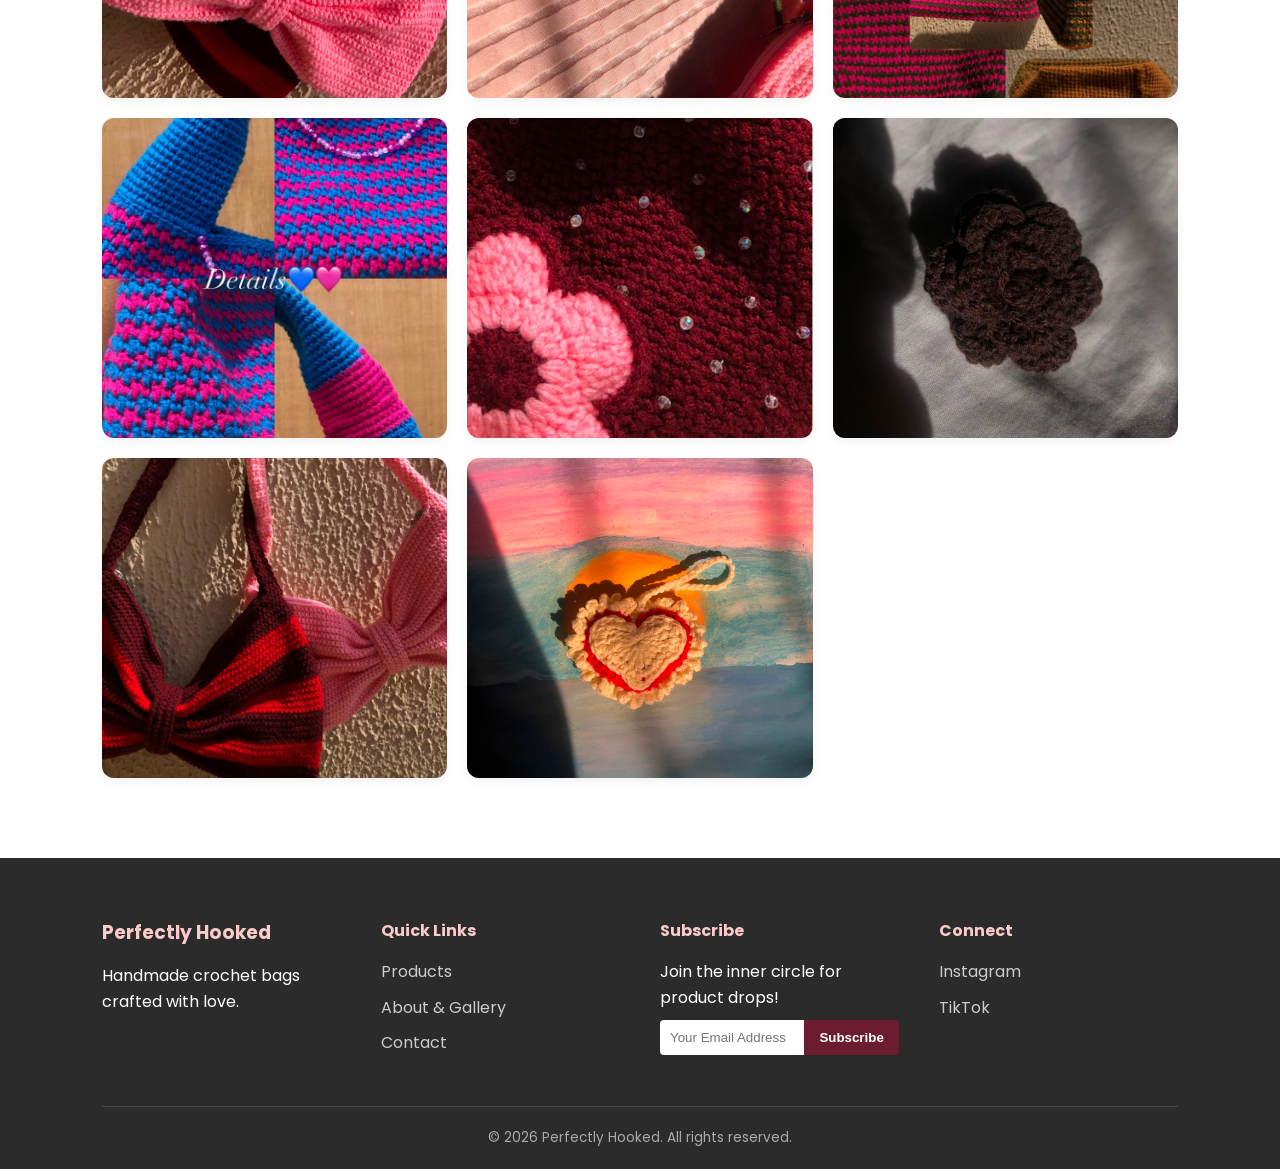
==== commit 88d1491a: "Update about.html added more pictures to the gallery" ====
--- a/about.html
+++ b/about.html
@@ -86,11 +86,9 @@
                 <img src="aesthetic 6.jpeg" alt="Crochet Creation 6" onclick="openModal(this.src)">
                 <div class="gallery-overlay"><span>View </span></div>
             </div>
-            </div>
              <div class="gallery-item">
                 <img src="aesthetic7.jpeg" alt="Crochet Creation 7" onclick="openModal(this.src)">
                 <div class="gallery-overlay"><span>View </span></div>
-            </div>
             </div>
              <div class="gallery-item">
                 <img src="aesthetic8.jfif" alt="Crochet Creation 8" onclick="openModal(this.src)">
@@ -147,4 +145,4 @@
 
     <script src="script.js"></script>
 </body>
-</html>+</html>
--- a/style.css
+++ b/style.css
@@ -1116,4 +1116,62 @@
     width: 100%; /* Force card to fill link width */
     box-shadow: 0 4px 15px rgba(107, 29, 47, 0.04);
     border: 1px solid rgba(107, 29, 47, 0.05);
+}
+
+@media (max-width: 768px) {
+    /* Slim down mini hero padding & title size on mobile */
+    .mini-hero {
+        padding: 30px 5% !important; /* Reduced top/bottom padding from 60px to 30px */
+    }
+
+    .mini-hero-content h1 {
+        font-size: 1.8rem !important; /* Scaled down heading size from 2.8rem */
+    }
+
+    .mini-hero-content h1::after {
+        margin: 8px auto 0 auto; /* Tighter underline margin */
+    }
+}
+
+/* --- Brand-Matched Scrolling Marquee --- */
+.announcement-marquee {
+    background-color: #631C2D; /* Brand Maroon Background */
+    color: #ffffff;            /* White Text */
+    overflow: hidden;
+    white-space: nowrap;
+    box-sizing: border-box;
+    padding: 10px 0;
+    font-family: 'Poppins', sans-serif;
+    font-size: 0.9rem;
+    font-weight: 500;
+    letter-spacing: 0.5px;
+    box-shadow: 0 4px 10px rgba(99, 28, 45, 0.2); /* Soft maroon drop-shadow */
+    position: relative;
+    z-index: 99;
+}
+
+.marquee-content {
+    display: inline-block;
+    padding-left: 100%;
+    animation: marquee-scroll 25s linear infinite; /* Smooth scrolling loop */
+}
+
+.marquee-content span {
+    display: inline-block;
+    padding-right: 60px; /* Space between repeated messages */
+}
+
+/* Continuous smooth movement */
+@keyframes marquee-scroll {
+    0% {
+        transform: translate3d(0, 0, 0);
+    }
+    100% {
+        transform: translate3d(-100%, 0, 0);
+    }
+}
+
+/* Pause animation on mouse hover so users can read comfortably */
+.announcement-marquee:hover .marquee-content {
+    animation-play-state: paused;
 }
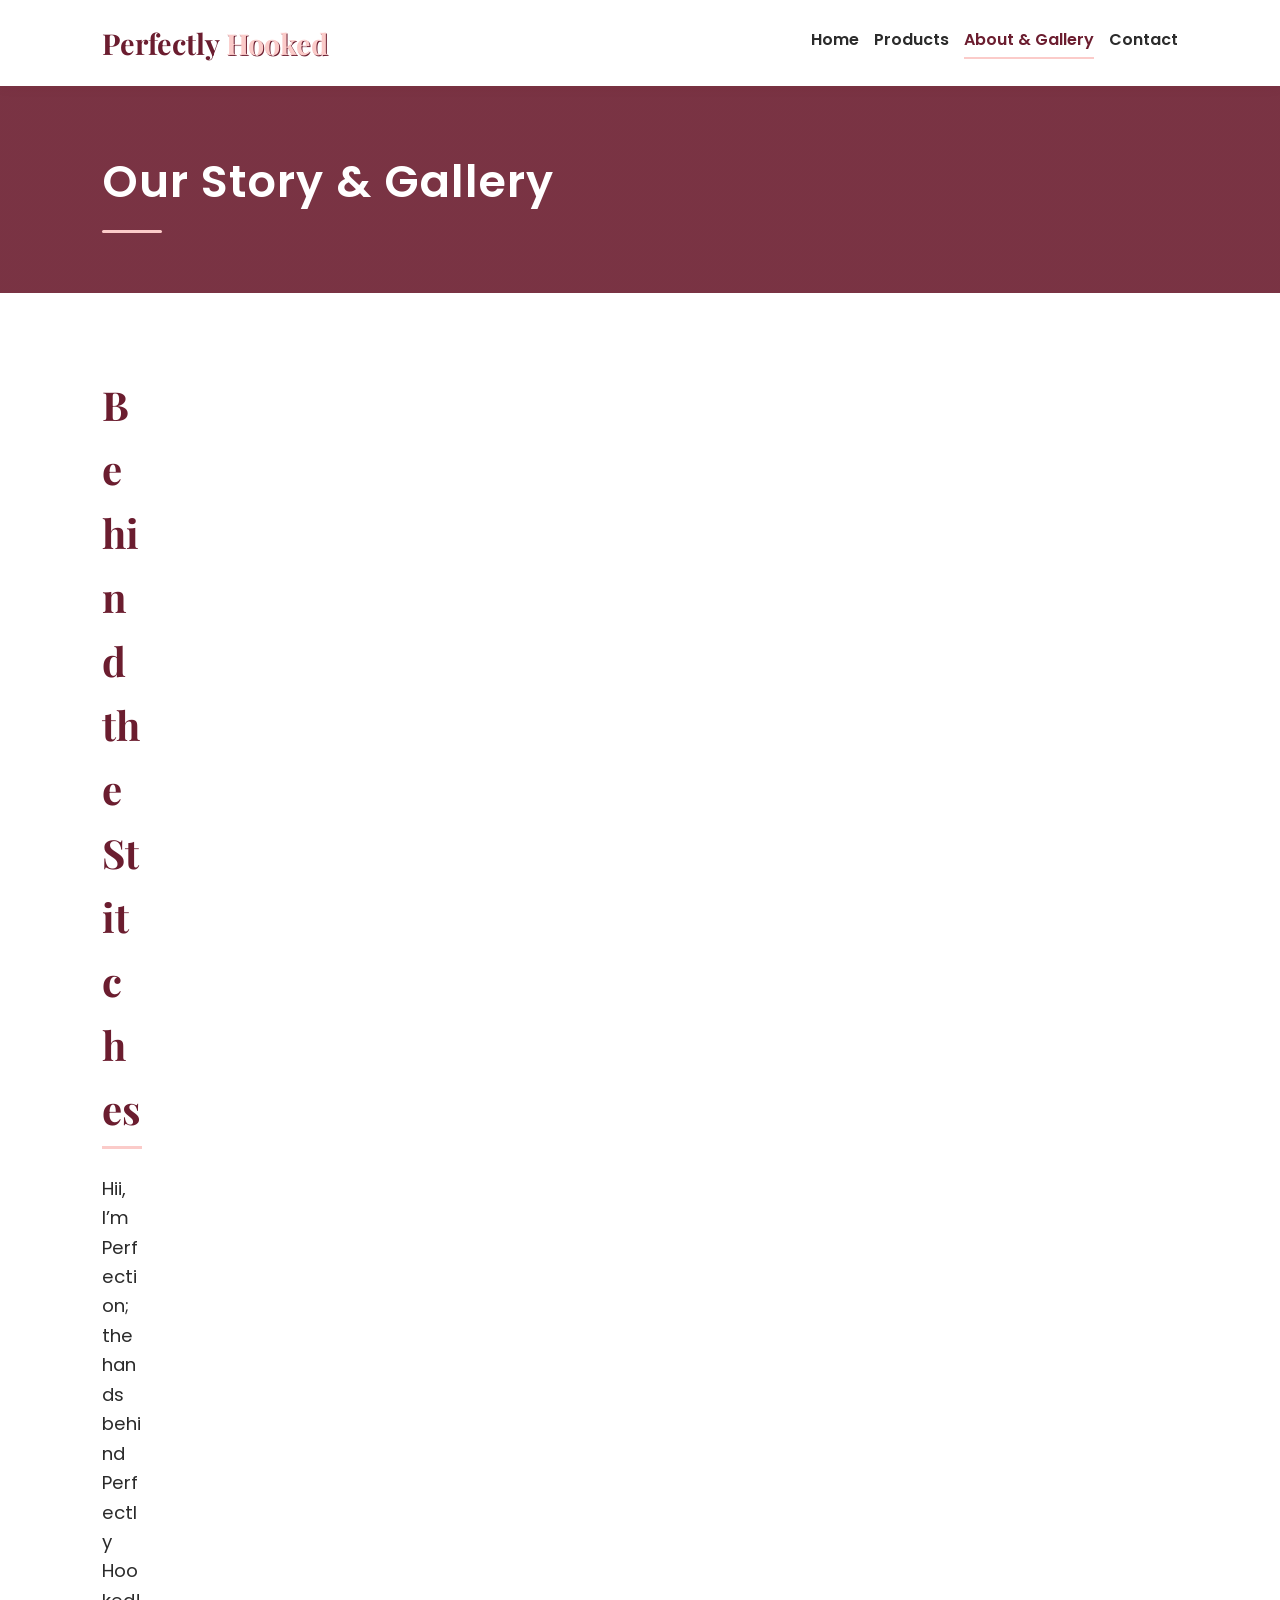
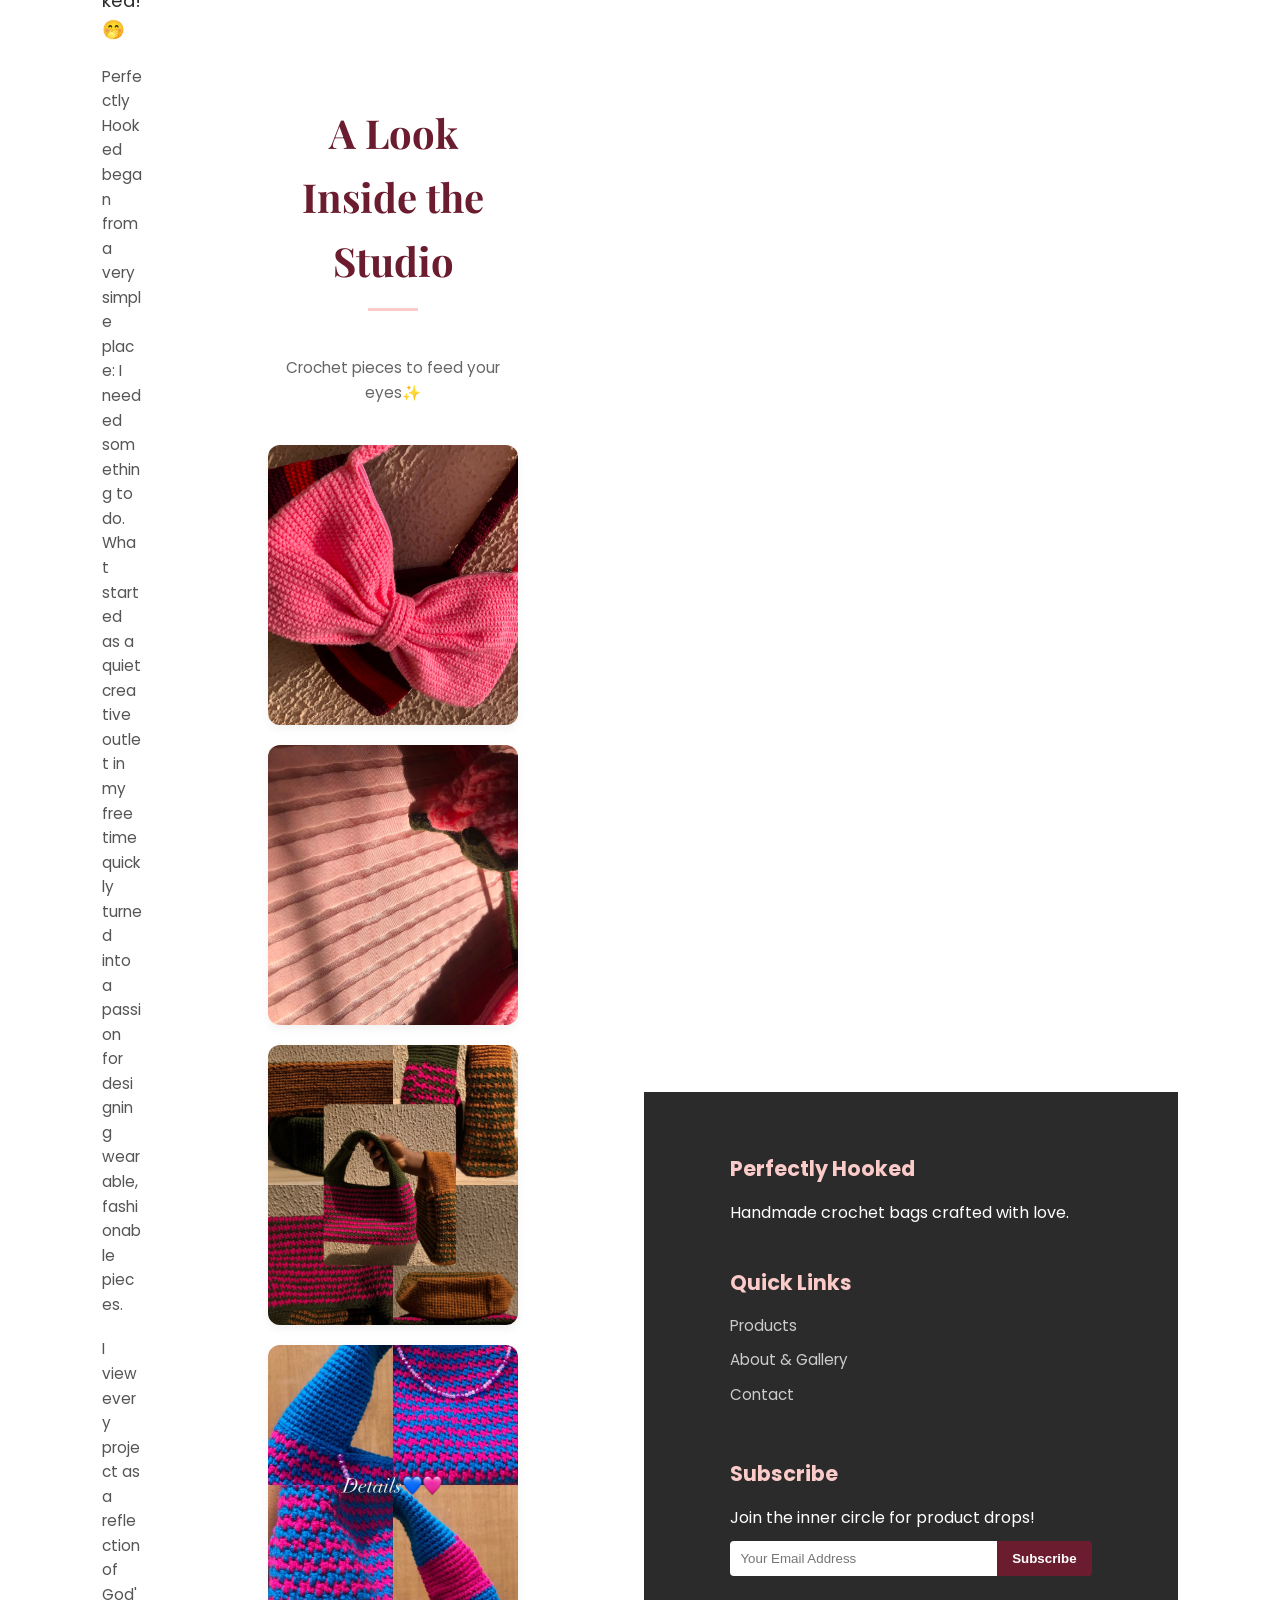
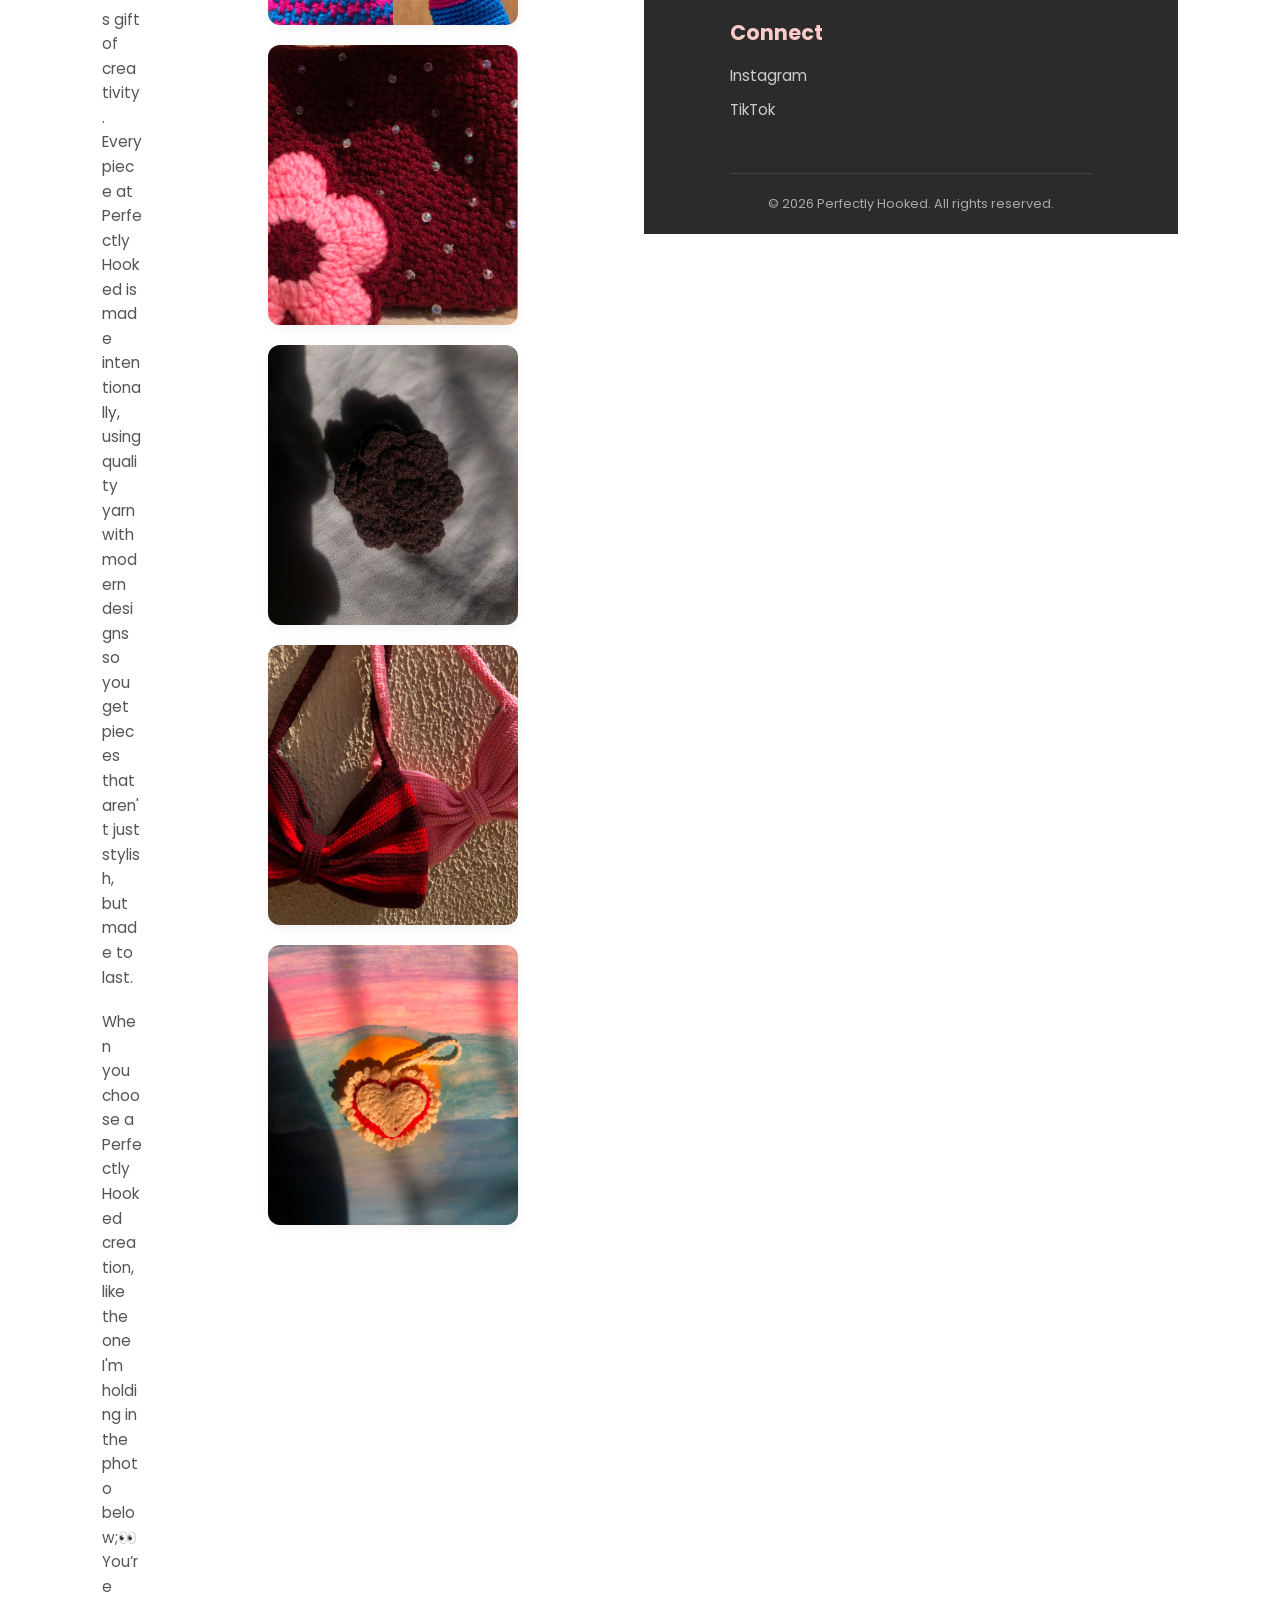
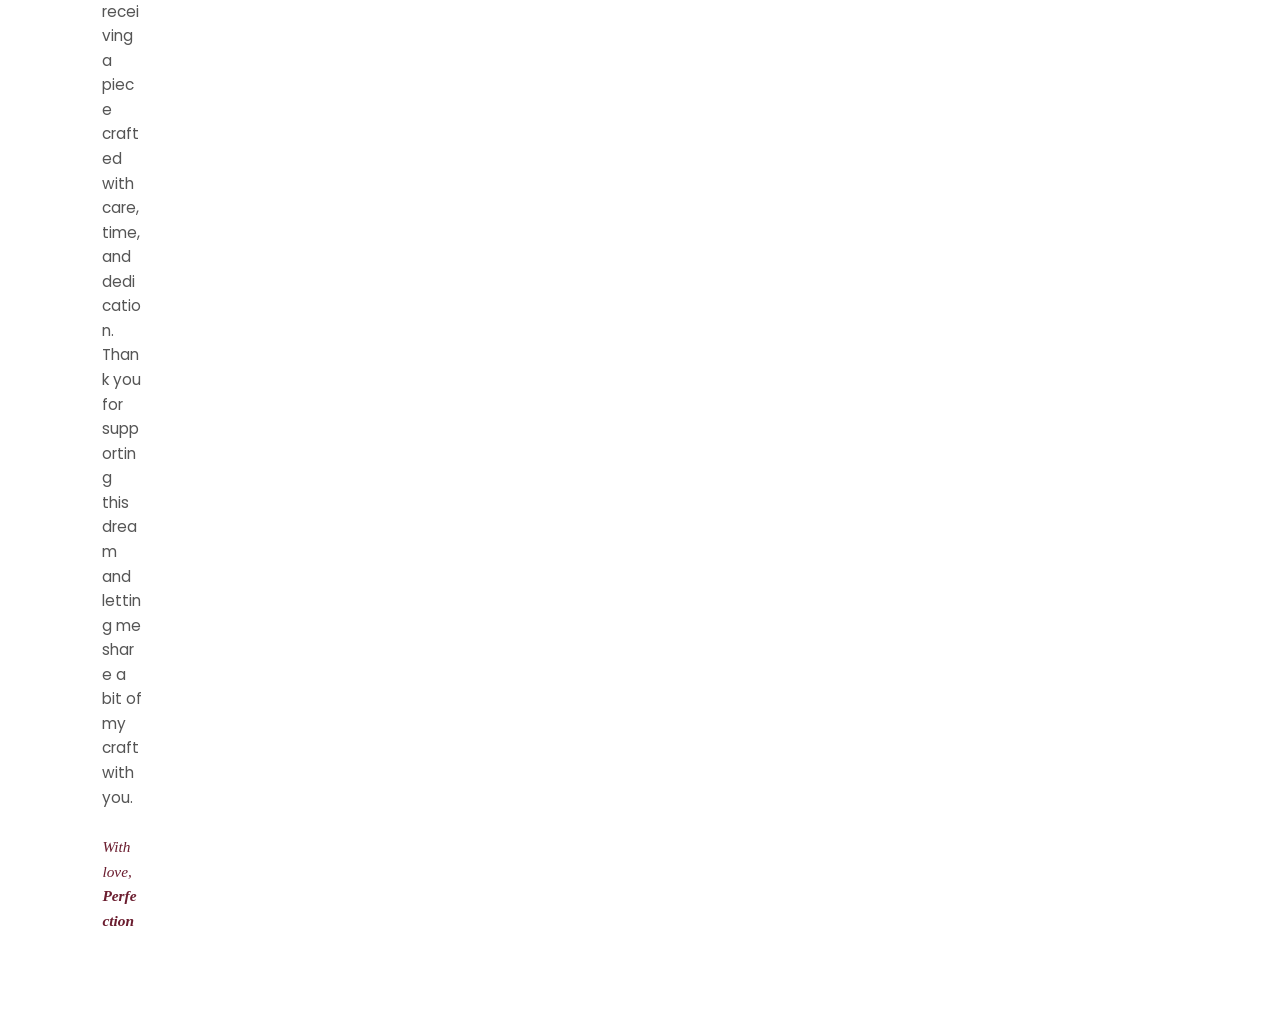
==== commit 8b99a9e7: "Update about.html" ====
--- a/about.html
+++ b/about.html
@@ -28,33 +28,35 @@
     </div>
 </section>
 
-    <!-- About Content Section -->
-    <section class="about-section">
-        <div class="about-container">
-          <!-- Story Text -->
-    <div class="about-text">
-    <h2>Behind the Stitches</h2>
-    <div class="accent-line-left"></div>
-    
-    <p class="lead-text">Perfectly Hooked began from a very simple place: I needed something to do. Over time, crochet became more than just a hobby; it was a calming escape that helped me slow down and find peace in the process.</p>
-    
-    <p>What started as a hobby quickly turned into something I genuinely loved. Over time, I found myself drawn to crocheting bags. There’s just something extremely satisfying about watching yarn transform into something beautiful and functional with just a hook, patience, and skill!!</p>
-    
-    <p>By June 2025, what began as a personal escape officially became a business. Perfectly Hooked was born out of passion, growth, and creativity. <strong>We don't believe in rushed production;</strong> we believe in creating functional pieces that can be felt and seen in every single bag!</p>
-    
-    <p>Every piece I create is a reflection of that journey, and I am deeply grateful to God for the gift of creativity and the ability to turn simple materials into something meaningful. Thank you for supporting this dream and carrying a piece of my heart with you.</p>
-</div>
-            <!-- Visual Graphic / Image Placeholder -->
-            <div class="about-image">
-                <div class="about-img-frame">
-                    <div class="placeholder-content">
-                        <img src="about.jfif" alt="Crochet Bag" class="about-img">
-                    </div>
-                </div>
-            </div>
+     <!-- --- About Page Structural Layout --- -->
+<section class="about-section">
+    <div class="about-container">
+        <div class="about-text">
+            <h2>Behind the Stitches</h2>
+            <div class="accent-line-left"></div>
+            
+            <p class="lead-text">
+                Hii, I’m Perfection; the hands behind Perfectly Hooked!🤭
+            </p>
+            
+            <p>
+                Perfectly Hooked began from a very simple place: I needed something to do. What started as a quiet creative outlet in my free time quickly turned into a passion for designing wearable, fashionable pieces.
+            </p>
+            
+            <p>
+                I view every project as a reflection of God's gift of creativity. Every piece at Perfectly Hooked is made intentionally, using quality yarn with modern designs so you get pieces that aren't just stylish, but made to last.
+            </p>
+
+            <p>
+                When you choose a Perfectly Hooked creation, like the one I'm holding in the photo below;👀 You’re receiving a piece crafted with care, time, and dedication. Thank you for supporting this dream and letting me share a bit of my craft with you.
+            </p>
+
+            <p style="font-family: var(--font-heading); font-style: italic; color: var(--burgundy); margin-top: 25px;">
+                With love,<br>
+                <strong>Perfection</strong>
+            </p>
         </div>
-    </section>
-
+        
     <!-- Gallery Section (Directly after the story) -->
     <section class="gallery-section" id="gallery">
         <h2>A Look Inside the Studio</h2>
--- a/style.css
+++ b/style.css
@@ -13,6 +13,19 @@
     --white: #ffffff;
     --font-heading: 'Playfair Display', serif;
     --font-body: 'Poppins', sans-serif;
+    
+    /* Fluid typography scales */
+    --text-base: clamp(0.9rem, 2vw, 1rem);
+    --text-sm: clamp(0.8rem, 1.5vw, 0.875rem);
+    --text-lg: clamp(1rem, 2.5vw, 1.125rem);
+    --text-xl: clamp(1.1rem, 3vw, 1.25rem);
+    --text-2xl: clamp(1.25rem, 4vw, 1.5rem);
+    --text-3xl: clamp(1.5rem, 5vw, 2rem);
+    --text-4xl: clamp(1.8rem, 6vw, 2.5rem);
+}
+
+html {
+    font-size: 16px;
 }
 
 body {
@@ -20,6 +33,10 @@
     color: var(--charcoal);
     background-color: var(--white);
     line-height: 1.6;
+    font-size: var(--text-base);
+    overflow-x: hidden;
+    overflow-wrap: break-word;
+    word-break: break-word;
 }
 
 /* --- Header / Navigation --- */
@@ -33,11 +50,13 @@
     position: sticky;
     top: 0;
     z-index: 1000;
+    flex-wrap: wrap;
+    gap: 10px;
 }
 
 .logo {
     font-family: var(--font-heading);
-    font-size: 1.8rem;
+    font-size: clamp(1.4rem, 4vw, 1.8rem);
     font-weight: 700;
     color: var(--burgundy);
 }
@@ -47,13 +66,19 @@
     text-shadow: 1px 1px 0px var(--burgundy);
 }
 
+header nav {
+    display: flex;
+    flex-wrap: wrap;
+    gap: 8px 15px;
+}
+
 header nav a {
     text-decoration: none;
     color: var(--charcoal);
     font-weight: 600;
-    margin-left: 25px;
     padding-bottom: 5px;
     transition: color 0.3s ease;
+    font-size: clamp(0.8rem, 1.5vw, 1rem);
 }
 
 header nav a:hover, header nav a.active {
@@ -67,7 +92,7 @@
                 url('header.jpeg') no-repeat center center/cover;
     min-height: 65vh;
     display: flex;
-    align-items: center;
+    align-items: normal;
     padding: 60px 8%;
     color: var(--white);
 }
@@ -78,13 +103,13 @@
 
 .hero h1 {
     font-family: var(--font-heading);
-    font-size: 3rem;
+    font-size: clamp(2rem, 6vw, 3rem);
     margin-bottom: 20px;
     line-height: 1.2;
 }
 
 .hero p {
-    font-size: 1.1rem;
+    font-size: clamp(0.95rem, 2vw, 1.1rem);
     margin-bottom: 20px;
     color: var(--light-pink-bg);
 }
@@ -99,6 +124,7 @@
     border-radius: 30px;
     margin-top: 10px;
     transition: transform 0.3s ease, background-color 0.3s ease;
+    font-size: clamp(0.9rem, 1.5vw, 1rem);
 }
 
 .btn:hover {
@@ -115,7 +141,7 @@
 
 .offers-section h2 {
     font-family: var(--font-heading);
-    font-size: 2.5rem;
+    font-size: clamp(1.8rem, 5vw, 2.5rem);
     color: var(--burgundy);
 }
 
@@ -151,7 +177,7 @@
 }
 
 .offer-card h3 {
-    font-size: 1.3rem;
+    font-size: clamp(1.1rem, 2vw, 1.3rem);
     color: var(--burgundy);
     margin-bottom: 10px;
 }
@@ -179,6 +205,7 @@
 footer h3, footer h4 {
     color: var(--soft-pink);
     margin-bottom: 15px;
+    font-size: clamp(1.1rem, 2vw, 1.3rem);
 }
 
 .footer-links a, .social-links a {
@@ -187,6 +214,7 @@
     display: block;
     margin-bottom: 10px;
     transition: color 0.3s ease;
+    font-size: clamp(0.85rem, 1.2vw, 0.95rem);
 }
 
 .footer-links a:hover, .social-links a:hover {
@@ -196,6 +224,7 @@
 .subscribe-form {
     display: flex;
     margin-top: 10px;
+    flex-wrap: wrap;
 }
 
 .subscribe-form input {
@@ -204,6 +233,8 @@
     border-radius: 4px 0 0 4px;
     outline: none;
     width: 70%;
+    min-width: 150px;
+    flex: 1;
 }
 
 .subscribe-form button {
@@ -220,7 +251,7 @@
     text-align: center;
     border-top: 1px solid #444;
     padding-top: 20px;
-    font-size: 0.85rem;
+    font-size: clamp(0.75rem, 1vw, 0.85rem);
     color: #aaa;
 }
 
@@ -233,7 +264,7 @@
 
 .products-header h2 {
     font-family: var(--font-heading);
-    font-size: 2.5rem;
+    font-size: clamp(1.8rem, 5vw, 2.5rem);
     color: var(--burgundy);
 }
 
@@ -252,6 +283,7 @@
     border-radius: 20px;
     cursor: pointer;
     transition: all 0.3s ease;
+    font-size: clamp(0.75rem, 1.2vw, 0.9rem);
 }
 
 .filter-btn:hover, .filter-btn.active {
@@ -268,18 +300,45 @@
 
 .products-grid {
     display: grid;
-    grid-template-columns: repeat(auto-fit, minmax(250px, 1fr));
+    grid-template-columns: repeat(3, 1fr);
     gap: 30px;
+}
+
+/* Tablet: 2 columns */
+@media (max-width: 992px) {
+    .products-grid {
+        grid-template-columns: repeat(2, 1fr);
+        gap: 20px;
+    }
+}
+
+/* Mobile: 2 columns */
+@media (max-width: 640px) {
+    .products-grid {
+        grid-template-columns: repeat(2, 1fr);
+        gap: 12px;
+        padding: 0 0px;
+    }
+}
+
+/* Very small phones: 2 columns */
+@media (max-width: 420px) {
+    .products-grid {
+        grid-template-columns: repeat(2, 1fr);
+        gap: 10px;
+    }
 }
 
 .card {
     background-color: var(--white);
     border-radius: 12px;
-    padding: 15px;
+    padding: 12px;
     text-align: center;
     box-shadow: 0 4px 12px rgba(107, 29, 47, 0.04);
     border: 1px solid rgba(107, 29, 47, 0.05);
     transition: transform 0.3s cubic-bezier(0.175, 0.885, 0.32, 1.275);
+    display: flex;
+    flex-direction: column;
 }
 
 .card:hover {
@@ -288,11 +347,11 @@
 
 .card .img-wrapper {
     width: 100%;
-    height: 240px;
+    height: 200px;
     background-color: #f7f7f7;
     border-radius: 8px;
     overflow: hidden;
-    margin-bottom: 15px;
+    margin-bottom: 12px;
 }
 
 .card img {
@@ -308,16 +367,16 @@
 }
 
 .card h3 {
-    font-size: 1.15rem;
+    font-size: clamp(0.85rem, 1.5vw, 1.15rem);
     color: var(--charcoal);
-    margin-bottom: 5px;
+    margin-bottom: 3px;
 }
 
 .card .price {
     color: var(--burgundy);
     font-weight: 600;
-    font-size: 1.1rem;
-    margin-bottom: 15px;
+    font-size: clamp(0.9rem, 1.3vw, 1.1rem);
+    margin-bottom: 10px;
 }
 
 .cart-btn {
@@ -325,12 +384,13 @@
     background-color: var(--soft-pink);
     color: var(--burgundy);
     border: none;
-    padding: 10px;
+    padding: 8px 10px;
     font-family: var(--font-body);
     font-weight: 600;
     border-radius: 6px;
     cursor: pointer;
     transition: background-color 0.3s ease, color 0.3s ease;
+    font-size: clamp(0.75rem, 1vw, 0.9rem);
 }
 
 .cart-btn:hover {
@@ -349,7 +409,7 @@
     color: var(--white);
     border: none;
     padding: 15px 40px;
-    font-size: 1.1rem;
+    font-size: clamp(1rem, 1.5vw, 1.1rem);
     font-family: var(--font-body);
     font-weight: 600;
     border-radius: 30px;
@@ -417,13 +477,13 @@
 
 .contact-info {
     flex: 1;
-    min-width: 320px;
+    min-width: 280px;
     text-align: left;
 }
 
 .contact-info h2 {
     font-family: var(--font-heading);
-    font-size: 2.5rem;
+    font-size: clamp(1.8rem, 5vw, 2.5rem);
     color: var(--burgundy);
     line-height: 1.2;
     margin-bottom: 5px;
@@ -431,14 +491,14 @@
 
 .contact-info p {
     color: #555;
-    font-size: 1.05rem;
+    font-size: clamp(0.9rem, 1.3vw, 1.05rem);
     line-height: 1.6;
     margin-bottom: 20px;
 }
 
 .contact-form-wrapper {
     flex: 1;
-    min-width: 320px;
+    min-width: 280px;
     background-color: var(--light-pink-bg);
     padding: 40px 30px;
     border-radius: 16px;
@@ -455,7 +515,7 @@
     display: block;
     font-weight: 600;
     margin-bottom: 8px;
-    font-size: 0.95rem;
+    font-size: clamp(0.85rem, 1.2vw, 0.95rem);
     color: var(--burgundy);
 }
 
@@ -466,7 +526,7 @@
     border: 1px solid #ddd;
     border-radius: 8px;
     font-family: var(--font-body);
-    font-size: 0.95rem;
+    font-size: clamp(0.85rem, 1.2vw, 0.95rem);
     outline: none;
     background-color: var(--white);
     transition: border-color 0.3s ease, box-shadow 0.3s ease;
@@ -491,7 +551,7 @@
     padding: 14px;
     font-family: var(--font-body);
     font-weight: 600;
-    font-size: 1.05rem;
+    font-size: clamp(0.95rem, 1.3vw, 1.05rem);
     border-radius: 8px;
     cursor: pointer;
     box-shadow: 0 4px 12px rgba(107, 29, 47, 0.2);
@@ -512,12 +572,12 @@
 
 .gallery-section h2 {
     font-family: var(--font-heading);
-    font-size: 2.5rem;
+    font-size: clamp(1.8rem, 5vw, 2.5rem);
     color: var(--burgundy);
 }
 
 .gallery-subtitle {
-    font-size: 1rem;
+    font-size: clamp(0.85rem, 1.2vw, 1rem);
     color: #666;
     margin-bottom: 40px;
 }
@@ -525,18 +585,44 @@
 /* Elegant Grid Layout */
 .gallery-grid {
     display: grid;
-    grid-template-columns: repeat(auto-fit, minmax(280px, 1fr));
+    grid-template-columns: repeat(auto-fit, minmax(250px, 1fr));
     gap: 20px;
+}
+
+@media (max-width: 640px) {
+    .gallery-grid {
+        grid-template-columns: repeat(2, 1fr);
+        gap: 12px;
+    }
+}
+
+@media (max-width: 420px) {
+    .gallery-grid {
+        grid-template-columns: 1fr 1fr;
+        gap: 10px;
+    }
 }
 
 .gallery-item {
     position: relative;
     border-radius: 12px;
     overflow: hidden;
-    height: 320px;
+    height: 280px;
     box-shadow: 0 4px 10px rgba(0,0,0,0.05);
     background-color: var(--light-pink-bg);
     cursor: zoom-in;
+}
+
+@media (max-width: 640px) {
+    .gallery-item {
+        height: 200px;
+    }
+}
+
+@media (max-width: 420px) {
+    .gallery-item {
+        height: 160px;
+    }
 }
 
 .gallery-item img {
@@ -546,7 +632,7 @@
     transition: transform 0.5s ease;
 }
 
-/* Beautiful Burgundy Hover Cover Filter */
+/* Burgundy Hover Cover Filter */
 .gallery-overlay {
     position: absolute;
     top: 0; left: 0;
@@ -563,7 +649,7 @@
     color: var(--white);
     font-family: var(--font-body);
     font-weight: 600;
-    font-size: 1.1rem;
+    font-size: clamp(0.8rem, 1.2vw, 1.1rem);
     border: 1px solid var(--soft-pink);
     padding: 8px 20px;
     border-radius: 20px;
@@ -581,7 +667,7 @@
 
 /* About Section Preview Layout */
 .home-about-preview {
-    padding: 80px 8%;
+    padding: 30px 8% 60px 8%;
     background-color: var(--white);
 }
 
@@ -590,23 +676,23 @@
     align-items: center;
     justify-content: space-between;
     gap: 50px;
-    flex-wrap: wrap;
+    flex-wrap: nowrap;
 }
 
 .preview-text {
-    flex: 12;
-    min-width: 300px;
+    flex: 1;
 }
 
 .preview-text h2 {
     font-family: var(--font-heading);
-    font-size: 2.3rem;
+    font-size: clamp(1.8rem, 4vw, 2.3rem);
     color: var(--burgundy);
 }
 
 .preview-text p {
     color: #555;
     margin-bottom: 15px;
+    font-size: clamp(0.9rem, 1.2vw, 1rem);
 }
 
 .text-link {
@@ -614,6 +700,7 @@
     text-decoration: none;
     font-weight: 600;
     transition: color 0.3s ease;
+    font-size: clamp(0.9rem, 1.2vw, 1rem);
 }
 
 .text-link:hover {
@@ -622,7 +709,6 @@
 
 .preview-image-box {
     flex: 1;
-    min-width: 280px;
     display: flex;
     justify-content: center;
 }
@@ -646,7 +732,7 @@
 
 .home-gallery-preview h2 {
     font-family: var(--font-heading);
-    font-size: 2.3rem;
+    font-size: clamp(1.8rem, 4vw, 2.3rem);
     color: var(--burgundy);
 }
 
@@ -659,11 +745,25 @@
 }
 
 .img-snap {
-    width: 220px;
-    height: 220px;
+    width: 200px;
+    height: 200px;
     border-radius: 12px;
     overflow: hidden;
     box-shadow: 0 4px 10px rgba(0,0,0,0.05);
+}
+
+@media (max-width: 640px) {
+    .img-snap {
+        width: 140px;
+        height: 140px;
+    }
+}
+
+@media (max-width: 420px) {
+    .img-snap {
+        width: 100px;
+        height: 100px;
+    }
 }
 
 .img-snap img {
@@ -682,6 +782,7 @@
     font-weight: 600;
     border-radius: 30px;
     transition: all 0.3s ease;
+    font-size: clamp(0.85rem, 1.2vw, 1rem);
 }
 
 .btn-outline:hover {
@@ -710,7 +811,17 @@
     display: flex;
     justify-content: center;
     flex-wrap: wrap;
-    gap: 15px;
+    gap: 10px;
+}
+
+@media (max-width: 640px) {
+    .filter-menu {
+        gap: 8px;
+    }
+    .filter-btn {
+        padding: 6px 14px;
+        font-size: 0.75rem;
+    }
 }
 
 .filter-btn {
@@ -722,6 +833,7 @@
     cursor: pointer;
     font-weight: 600;
     transition: all 0.3s ease;
+    font-size: clamp(0.75rem, 1.2vw, 0.9rem);
 }
 
 .filter-btn:hover, .filter-btn.active {
@@ -742,7 +854,7 @@
 .custom-clothing-banner h2 {
     color: var(--burgundy);
     font-family: var(--font-heading);
-    font-size: 2rem;
+    font-size: clamp(1.5rem, 4vw, 2rem);
     margin-bottom: 15px;
 }
 
@@ -750,11 +862,12 @@
     color: #555;
     max-width: 700px;
     margin: 0 auto 25px auto;
+    font-size: clamp(0.9rem, 1.2vw, 1rem);
 }
 
 /* --- Featured Bestseller (Home Page) --- */
 .featured-bestseller {
-    padding: 80px 8%;
+    padding: 60px 8% 30px 8%;
     background-color: var(--white);
 }
 
@@ -762,8 +875,8 @@
     display: flex;
     align-items: center;
     justify-content: space-between;
-    gap: 50px;
-    flex-wrap: wrap;
+    gap: 30px;
+    flex-wrap: nowrap;
     background: var(--light-pink-bg);
     border-radius: 20px;
     padding: 40px;
@@ -774,7 +887,7 @@
     color: var(--white);
     padding: 5px 15px;
     border-radius: 20px;
-    font-size: 0.9rem;
+    font-size: clamp(0.75rem, 1vw, 0.9rem);
     font-weight: 600;
     display: inline-block;
     margin-bottom: 15px;
@@ -782,18 +895,16 @@
 
 .bestseller-text {
     flex: 1;
-    min-width: 300px;
 }
 
 .bestseller-text h2 {
     font-family: var(--font-heading);
-    font-size: 2.5rem;
+    font-size: clamp(1.8rem, 4vw, 2.5rem);
     color: var(--burgundy);
 }
 
 .bestseller-image {
     flex: 1;
-    min-width: 300px;
 }
 
 .bestseller-image img {
@@ -830,18 +941,17 @@
     display: flex;
     align-items: center;
     justify-content: space-between;
-    gap: 60px;
-    flex-wrap: wrap;
+    gap: 40px;
+    flex-wrap: nowrap;
 }
 
 .about-text {
-    flex: 1.2;
-    min-width: 320px;
+    flex: 1;
 }
 
 .about-text h2 {
     font-family: var(--font-heading);
-    font-size: 2.5rem;
+    font-size: clamp(1.8rem, 4vw, 2.5rem);
     color: var(--burgundy);
     margin-bottom: 5px;
 }
@@ -854,21 +964,20 @@
 }
 
 .about-text p {
-    font-size: 1rem;
+    font-size: clamp(0.9rem, 1.2vw, 1rem);
     color: #555;
     margin-bottom: 20px;
-    text-align: justify;
+    text-align: left;
 }
 
 .about-text .lead-text {
-    font-size: 1.15rem;
+    font-size: clamp(1rem, 1.5vw, 1.15rem);
     color: var(--charcoal);
     font-weight: 400;
 }
 
 .about-image {
     flex: 1;
-    min-width: 300px;
     display: flex;
     justify-content: center;
 }
@@ -892,13 +1001,12 @@
 .mini-hero {
     background: linear-gradient(rgba(107, 29, 47, 0.9), rgba(107, 29, 47, 0.9)); 
     padding: 60px 8%;
-    text-align: center;
+    text-align: left;
     color: var(--white);
 }
 
 .mini-hero-content h1 {
-    font-family: var(--font-heading);
-    font-size: 2.8rem;
+    font-size: clamp(1.8rem, 5vw, 2.8rem);
     font-weight: 600;
     letter-spacing: 1px;
     position: relative;
@@ -911,9 +1019,10 @@
     width: 60px;
     height: 3px;
     background-color: var(--soft-pink);
-    margin: 12px auto 0 auto;
+    margin: 12px 0 0 0;
     border-radius: 2px;
 }
+
 .form-group input, 
 .form-group select, 
 .form-group textarea {
@@ -922,26 +1031,23 @@
     border: 1px solid #ddd;
     border-radius: 8px;
     font-family: var(--font-body);
-    font-size: 0.95rem;
+    font-size: clamp(0.85rem, 1.2vw, 0.95rem);
     outline: none;
     background-color: var(--white);
     color: var(--charcoal);
     cursor: pointer;
     transition: border-color 0.3s ease, box-shadow 0.3s ease;
     
-    /* Resets default browser styles for clean dropdown arrows */
     appearance: none;
     -webkit-appearance: none;
     -moz-appearance: none;
     
-    /* Adds a subtle custom dropdown chevron arrow background image */
     background-image: url("data:image/svg+xml;utf8,<svg xmlns='http://www.w3.org/2000/svg' width='24' height='24' viewBox='0 0 24 24' fill='none' stroke='%236b1d2f' stroke-width='2' stroke-linecap='round' stroke-linejoin='round'><polyline points='6 9 12 15 18 9'></polyline></svg>");
     background-repeat: no-repeat;
     background-position: right 15px center;
     background-size: 16px;
 }
 
-/* Style for when the dropdown gains focus */
 .form-group input:focus, 
 .form-group select:focus, 
 .form-group textarea:focus {
@@ -949,16 +1055,649 @@
     box-shadow: 0 0 0 3px rgba(107, 29, 47, 0.1);
 }
 
+/* --- Styling for link wrapping the cards --- */
+.offer-card-link {
+    text-decoration: none;
+    color: inherit;
+    display: flex;
+    flex: 1;
+    min-width: 250px;
+    max-width: 350px;
+    transition: transform 0.3s ease;
+}
+
+.offer-card-link:hover {
+    transform: translateY(-5px);
+}
+
+/* --- Brand-Matched Scrolling Marquee --- */
+.announcement-marquee {
+    background-color: #631C2D;
+    color: #ffffff;
+    overflow: hidden;
+    white-space: nowrap;
+    box-sizing: border-box;
+    padding: 10px 0;
+    font-family: 'Poppins', sans-serif;
+    font-size: clamp(0.5rem, 1.2vw, 0.5rem);
+    font-weight: 500;
+    letter-spacing: 0.5px;
+    box-shadow: 0 4px 10px rgba(99, 28, 45, 0.2);
+    position: relative;
+    z-index: 99;
+}
+
+.marquee-content {
+    display: inline-block;
+    padding-left: 100%;
+    animation: marquee-scroll 25s linear infinite;
+}
+
+.marquee-content span {
+    display: inline-block;
+    padding-right: 60px;
+}
+
+@keyframes marquee-scroll {
+    0% {
+        transform: translate3d(0, 0, 0);
+    }
+    100% {
+        transform: translate3d(-100%, 0, 0);
+    }
+}
+
+.announcement-marquee:hover .marquee-content {
+    animation-play-state: paused;
+}
+
+/* --- Custom Color Banner --- */
+.custom-color-banner {
+    display: flex;
+    align-items: center;
+    gap: 16px;
+    background: linear-gradient(135deg, #fff0f3 0%, #ffe5ec 100%);
+    border: 1px solid #ffccd5;
+    border-radius: 16px;
+    padding: 20px 24px;
+    margin-bottom: 40px;
+    box-shadow: 0 4px 15px rgba(255, 182, 193, 0.15);
+}
+
+.banner-icon {
+    font-size: 2rem;
+    flex-shrink: 0;
+}
+
+.banner-text strong {
+    font-size: clamp(0.95rem, 1.3vw, 1.1rem);
+    color: #800020;
+    display: block;
+    margin-bottom: 4px;
+}
+
+.banner-text p {
+    margin: 0;
+    font-size: clamp(0.85rem, 1.2vw, 0.95rem);
+    color: #4a4a4a;
+    line-height: 1.5;
+}
+
+/* ==========================================
+   FAQ SECTION STYLING
+   ========================================== */
+.faq-section {
+    max-width: 900px;
+    margin: 60px auto;
+    padding: 0 20px;
+    font-family: inherit;
+    color: #333333;
+}
+
+.faq-header {
+    text-align: center;
+    margin-bottom: 35px;
+}
+
+.faq-header h2 {
+    font-size: clamp(1.6rem, 4vw, 2rem);
+    color: #5a2a38;
+    margin-bottom: 8px;
+}
+
+.faq-header p {
+    color: #666666;
+    font-size: clamp(0.85rem, 1.2vw, 1rem);
+}
+
+.faq-grid {
+    display: flex;
+    flex-direction: column;
+    gap: 20px;
+}
+
+.faq-item {
+    background: #ffffff;
+    border: 1px solid #f0e6e8;
+    border-radius: 12px;
+    padding: 22px 26px;
+    box-shadow: 0 2px 10px rgba(0, 0, 0, 0.03);
+    transition: transform 0.2s ease, box-shadow 0.2s ease;
+}
+
+.faq-item:hover {
+    transform: translateY(-2px);
+    box-shadow: 0 6px 18px rgba(0, 0, 0, 0.06);
+    border-color: #ffd6e0;
+}
+
+.faq-item h3 {
+    font-size: clamp(0.95rem, 1.3vw, 1.1rem);
+    font-weight: 600;
+    color: #800020;
+    margin-bottom: 10px;
+    display: flex;
+    align-items: center;
+    gap: 8px;
+}
+
+.faq-item p {
+    font-size: clamp(0.85rem, 1.2vw, 0.95rem);
+    color: #555555;
+    line-height: 1.6;
+    margin: 0;
+}
+
+.faq-contact-cta {
+    text-align: center;
+    margin-top: 45px;
+    padding-top: 25px;
+    border-top: 1px dashed #e5d5d8;
+}
+
+.faq-contact-cta p {
+    font-size: clamp(0.85rem, 1.2vw, 1rem);
+    color: #555555;
+    margin-bottom: 15px;
+}
+
+.contact-btn {
+    display: inline-block;
+    background-color: #800020;
+    color: #ffffff;
+    font-weight: 600;
+    padding: 12px 28px;
+    border-radius: 30px;
+    text-decoration: none;
+    box-shadow: 0 4px 12px rgba(37, 211, 102, 0.25);
+    transition: background-color 0.2s ease, transform 0.2s ease;
+    font-size: clamp(0.85rem, 1.2vw, 1rem);
+}
+
+.contact-btn:hover {
+    background-color: #800020;
+    transform: scale(1.03);
+}
+
+.product-care-badge {
+    display: flex;
+    align-items: center;
+    justify-content: space-between;
+    background-color: #faf7f8;
+    border: 1px solid #f0e6e8;
+    border-radius: 8px;
+    padding: 10px 14px;
+    margin-top: 15px;
+    font-size: clamp(0.75rem, 1vw, 0.85rem);
+    flex-wrap: wrap;
+    gap: 8px;
+}
+
+.product-care-badge span {
+    color: #4a4a4a;
+    font-weight: 500;
+}
+
+.product-care-badge a {
+    color: #800020;
+    text-decoration: none;
+    font-weight: 600;
+}
+
+.product-care-badge a:hover {
+    text-decoration: underline;
+}
+
+/* ==========================================
+   CARE GUIDE SECTION
+   ========================================== */
+.care-guide-section {
+    padding: 40px 20px;
+    max-width: 1200px;
+    margin: 0 auto;
+}
+
+.care-container {
+    background-color: #fdf2f4;
+    border-radius: 24px;
+    padding: 48px 40px;
+    box-shadow: 0 10px 30px rgba(0, 0, 0, 0.02);
+}
+
+.care-content {
+    max-width: 800px;
+}
+
+.care-badge {
+    display: inline-block;
+    background-color: #6a1b29;
+    color: #ffffff;
+    font-size: clamp(0.7rem, 1vw, 0.82rem);
+    font-weight: 600;
+    padding: 6px 18px;
+    border-radius: 20px;
+    letter-spacing: 0.03em;
+    margin-bottom: 20px;
+}
+
+.care-title {
+    font-family: 'Playfair Display', serif;
+    font-size: clamp(1.6rem, 4vw, 2.2rem);
+    font-weight: 700;
+    color: #5b1322;
+    margin: 0 0 12px 0;
+    line-height: 1.2;
+}
+
+.care-divider {
+    width: 50px;
+    height: 3px;
+    background-color: #f4c2c2;
+    margin-bottom: 20px;
+    border-radius: 2px;
+}
+
+.care-description {
+    font-size: clamp(0.9rem, 1.3vw, 1.05rem);
+    line-height: 1.6;
+    color: #4a4a4a;
+    margin-bottom: 32px;
+}
+
+.care-details {
+    display: grid;
+    grid-template-columns: repeat(auto-fit, minmax(240px, 1fr));
+    gap: 24px;
+    margin-bottom: 32px;
+}
+
+.care-item {
+    background-color: rgba(255, 255, 255, 0.7);
+    border-radius: 16px;
+    padding: 20px 24px;
+    border: 1px solid rgba(255, 204, 213, 0.4);
+}
+
+.care-item h3 {
+    font-size: clamp(0.95rem, 1.3vw, 1.15rem);
+    color: #5b1322;
+    margin: 0 0 4px 0;
+}
+
+.care-item .yarn-usage {
+    font-size: clamp(0.75rem, 1vw, 0.85rem);
+    color: #777777;
+    margin-bottom: 12px;
+    font-style: italic;
+}
+
+.care-item ul {
+    padding-left: 18px;
+    margin: 0;
+    color: #4a4a4a;
+    font-size: clamp(0.8rem, 1.1vw, 0.92rem);
+    line-height: 1.5;
+}
+
+.care-item li {
+    margin-bottom: 6px;
+}
+
+.care-btn {
+    display: inline-block;
+    background-color: #f8c8d0;
+    color: #5b1322;
+    font-size: clamp(0.85rem, 1.2vw, 0.95rem);
+    font-weight: 600;
+    padding: 12px 28px;
+    border-radius: 30px;
+    text-decoration: none;
+    transition: all 0.2s ease;
+}
+
+.care-btn:hover {
+    background-color: #f4b6c2;
+    transform: translateY(-2px);
+}
+
+.general-care-tips {
+    background-color: rgba(255, 255, 255, 0.7);
+    border-radius: 16px;
+    padding: 24px 28px;
+    border: 1px solid rgba(255, 204, 213, 0.4);
+    margin-top: 24px;
+}
+
+.general-care-tips h3 {
+    font-size: clamp(1rem, 1.4vw, 1.25rem);
+    font-weight: 700;
+    color: #5b1322;
+    margin-top: 0;
+    margin-bottom: 14px;
+}
+
+.general-care-tips ul {
+    list-style: none;
+    padding: 0;
+    margin: 0;
+}
+
+.general-care-tips li {
+    position: relative;
+    padding-left: 22px;
+    margin-bottom: 10px;
+    font-size: clamp(0.8rem, 1.1vw, 0.95rem);
+    line-height: 1.6;
+    color: #4a4a4a;
+}
+
+.general-care-tips li:last-child {
+    margin-bottom: 0;
+}
+
+.general-care-tips li::before {
+    content: "•";
+    position: absolute;
+    left: 4px;
+    top: 0;
+    color: #800020;
+    font-size: 1.2rem;
+    line-height: 1;
+}
+
+/* ==========================================
+   UNIFIED CUSTOM REQUESTS SECTION
+   ========================================== */
+.custom-requests-section {
+    padding: 40px 20px;
+    max-width: 1100px;
+    margin: 0 auto;
+}
+
+.custom-card {
+    background-color: #fdf2f4;
+    border-radius: 24px;
+    padding: 40px 36px;
+    box-shadow: 0 8px 25px rgba(0, 0, 0, 0.02);
+    border: 1px solid rgba(255, 204, 213, 0.5);
+}
+
+.custom-badge {
+    display: inline-block;
+    background-color: #6a1b29;
+    color: #ffffff;
+    font-size: clamp(0.7rem, 1vw, 0.8rem);
+    font-weight: 600;
+    padding: 5px 16px;
+    border-radius: 20px;
+    letter-spacing: 0.03em;
+    margin-bottom: 16px;
+    text-transform: uppercase;
+}
+
+.custom-title {
+    font-family: 'Playfair Display', serif;
+    font-size: clamp(1.4rem, 3.5vw, 2rem);
+    font-weight: 700;
+    color: #5b1322;
+    margin: 0 0 12px 0;
+    line-height: 1.25;
+}
+
+.custom-divider {
+    width: 50px;
+    height: 3px;
+    background-color: #f4c2c2;
+    margin-bottom: 28px;
+    border-radius: 2px;
+}
+
+.custom-grid {
+    display: grid;
+    grid-template-columns: repeat(auto-fit, minmax(240px, 1fr));
+    gap: 20px;
+    margin-bottom: 32px;
+}
+
+.custom-item {
+    background-color: rgba(255, 255, 255, 0.75);
+    border-radius: 16px;
+    padding: 22px 24px;
+    border: 1px solid rgba(255, 204, 213, 0.6);
+    display: flex;
+    flex-direction: column;
+    justify-content: flex-start;
+}
+
+.custom-item-header {
+    display: flex;
+    align-items: center;
+    gap: 10px;
+    margin-bottom: 10px;
+}
+
+.custom-icon {
+    font-size: 1.5rem;
+}
+
+.custom-item h3 {
+    font-size: clamp(0.9rem, 1.3vw, 1.1rem);
+    font-weight: 600;
+    color: #5b1322;
+    margin: 0;
+}
+
+.custom-item p {
+    font-size: clamp(0.8rem, 1.1vw, 0.93rem);
+    line-height: 1.55;
+    color: #4a4a4a;
+    margin: 0;
+}
+
+.custom-item em {
+    color: #777;
+}
+
+.custom-cta {
+    text-align: left;
+}
+
+.custom-btn {
+    display: inline-block;
+    background-color: #800020;
+    color: #ffffff;
+    font-size: clamp(0.85rem, 1.2vw, 0.95rem);
+    font-weight: 600;
+    padding: 12px 28px;
+    border-radius: 30px;
+    text-decoration: none;
+    box-shadow: 0 4px 12px rgba(37, 211, 102, 0.2);
+    transition: all 0.2s ease;
+}
+
+.custom-btn:hover {
+    background-color: #1ebe5d;
+    transform: translateY(-2px);
+    box-shadow: 0 6px 16px rgba(37, 211, 102, 0.3);
+}
+
+/* ==========================================
+   WELCOME BACK BANNER STYLING
+   ========================================== */
+.welcome-banner {
+    position: fixed;
+    top: 20px;
+    left: 50%;
+    transform: translateX(-50%);
+    z-index: 1000;
+    width: 90%;
+    max-width: 600px;
+    background-color: #fdf2f4;
+    border: 1px solid #f8c8d0;
+    border-radius: 50px;
+    box-shadow: 0 10px 25px rgba(91, 19, 34, 0.12);
+    padding: 10px 20px;
+    transition: all 0.4s ease-in-out;
+}
+
+.welcome-banner.hidden {
+    opacity: 0;
+    pointer-events: none;
+    transform: translate(-50%, -20px);
+}
+
+.welcome-content {
+    display: flex;
+    align-items: center;
+    justify-content: space-between;
+    gap: 15px;
+}
+
+.welcome-text {
+    display: flex;
+    align-items: center;
+    gap: 10px;
+    font-size: clamp(0.8rem, 1.2vw, 0.9rem);
+    color: #4a4a4a;
+}
+
+.welcome-text strong {
+    color: #5b1322;
+}
+
+.welcome-icon {
+    font-size: 1.2rem;
+}
+
+.welcome-text p {
+    margin: 0;
+}
+
+.welcome-actions {
+    display: flex;
+    align-items: center;
+    gap: 10px;
+    flex-shrink: 0;
+}
+
+.welcome-btn {
+    background-color: #6a1b29;
+    color: #ffffff;
+    font-size: clamp(0.7rem, 1vw, 0.82rem);
+    font-weight: 600;
+    padding: 8px 18px;
+    border-radius: 20px;
+    text-decoration: none;
+    white-space: nowrap;
+    transition: background-color 0.2s ease, transform 0.2s ease;
+}
+
+.welcome-btn:hover {
+    background-color: #5b1322;
+    transform: translateY(-1px);
+}
+
+.welcome-close-btn {
+    background: none;
+    border: none;
+    font-size: 1rem;
+    color: #888888;
+    cursor: pointer;
+    padding: 4px;
+    line-height: 1;
+}
+
+.welcome-close-btn:hover {
+    color: #5b1322;
+}
+
 /* ==========================================================================
-   --- Mobile Responsiveness Breakpoint (Max-Width: 768px) ---
+   --- Mobile Responsiveness Breakpoints ---
    ========================================================================== */
+
+/* --- Tablet (768px - 992px) --- */
+@media (max-width: 992px) {
+    header {
+        flex-direction: column;
+        gap: 12px;
+        padding: 15px 5%;
+        text-align: center;
+    }
+    
+    header nav {
+        justify-content: center;
+    }
+    
+    header nav a {
+        padding: 5px 10px;
+        font-size: 0.9rem;
+    }
+    
+    .hero {
+        padding: 50px 5%;
+        text-align: left;
+        min-height: auto;
+    }
+    
+    .hero-content {
+        max-width: 100%;
+    }
+    
+    .offers-section,
+    .products-container,
+    .contact-section,
+    .gallery-section,
+    .home-about-preview,
+    .home-gallery-preview,
+    .featured-bestseller,
+    .about-section {
+        padding-left: 5%;
+        padding-right: 5%;
+    }
+    
+    .offer-card {
+        max-width: 100%;
+        flex: 0 1 calc(50% - 20px);
+    }
+    
+    .footer-container {
+        flex-direction: row;
+        flex-wrap: wrap;
+        gap: 30px;
+    }
+    
+    .footer-container > div {
+        flex: 0 1 calc(50% - 15px);
+        min-width: 200px;
+    }
+}
+
+/* --- Mobile (max-width: 768px) --- */
 @media (max-width: 768px) {
-    /* --- Global Elements & Spacing --- */
     body {
-        font-size: 14px; /* Slightly smaller base font for mobile comfort */
-    }
-
-    /* Reduce huge desktop section paddings across all pages */
+        font-size: 15px;
+    }
+    
     header, 
     .hero, 
     .offers-section, 
@@ -972,206 +1711,339 @@
     .about-section, 
     .mini-hero, 
     footer {
-        padding-left: 5% !important;
-        padding-right: 5% !important;
-    }
-
-    /* --- Header / Navigation --- */
+        padding-left: 4% !important;
+        padding-right: 4% !important;
+    }
+    
+    /* Centered Header on Mobile */
     header {
         flex-direction: column;
-        gap: 15px;
+        align-items: center;
+        gap: 12px;
         padding-top: 15px;
         padding-bottom: 15px;
         text-align: center;
     }
-
+    
     header nav {
         display: flex;
         justify-content: center;
         flex-wrap: wrap;
         gap: 10px;
     }
-
+    
     header nav a {
-        margin-left: 0; /* Clear desktop left margins */
-        padding: 5px 8px;
-        font-size: 0.95rem;
-    }
-
-    /* --- Hero Section --- */
+        padding: 4px 8px;
+        font-size: 0.85rem;
+    }
+    
     .hero {
         min-height: auto;
-        padding-top: 50px;
-        padding-bottom: 50px;
-        text-align: center;
-    }
-
+        padding-top: 40px;
+        padding-bottom: 40px;
+        text-align: left;
+    }
+    
     .hero h1 {
-        font-size: 2.2rem;
-    }
-
+        font-size: clamp(1.5rem, 5vw, 1.8rem);
+    }
+    
     .hero p {
-        font-size: 1rem;
-    }
-
-    /* --- What We Offer Section --- */
+        font-size: 0.95rem;
+    }
+    
     .offers-section {
-        padding-top: 50px;
-        padding-bottom: 50px;
-    }
-
+        padding-top: 40px;
+        padding-bottom: 40px;
+    }
+    
     .offers-section h2 {
-        font-size: 2rem;
-    }
-
+        font-size: 1.8rem;
+    }
+    
     .offers-container {
-        gap: 20px;
-    }
-
+        gap: 15px;
+    }
+    
     .offer-card {
-        max-width: 100%; /* Let cards span beautifully full-width on tiny screens */
+        flex: 0 1 100%;
+        max-width: 100%;
+        padding: 20px 15px;
+    }
+    
+    /* Stack About, Story & Bestseller sections vertically so pictures sit full width below text */
+    .about-container, 
+    .about-preview-container,
+    .bestseller-container {
+        flex-direction: column !important;
+        text-align: left !important;
+        gap: 25px !important;
+        padding: 25px 20px !important;
+    }
+    
+    .about-text,
+    .preview-text,
+    .bestseller-text {
+        flex: none !important;
+        width: 100% !important;
+    }
+    
+    .about-image,
+    .preview-image-box,
+    .bestseller-image {
+        flex: none !important;
+        width: 100% !important;
+    }
+
+    .about-img-frame,
+    .story-preview-img,
+    .bestseller-image img {
+        width: 100%;
+        max-width: 100%;
+        height: auto;
+    }
+    
+    .contact-container {
+        flex-direction: column;
+        text-align: left !important;
+        gap: 25px;
         padding: 25px 15px;
     }
 
-    /* --- Featured Bestseller & About layouts --- */
-    .bestseller-container, 
-    .about-container, 
-    .contact-container, 
-    .about-preview-container {
-        flex-direction: column;
-        text-align: center !important;
-        gap: 30px;
-        padding: 30px 20px;
-    }
-
-    .preview-text, 
-    .preview-image-box, 
-    .bestseller-text, 
-    .bestseller-image, 
-    .about-text, 
-    .about-image, 
     .contact-info, 
     .contact-form-wrapper {
         flex: none;
         width: 100%;
-    }
-
+        min-width: unset;
+    }
+    
     .bestseller-text h2, 
     .about-text h2, 
     .contact-info h2 {
-        font-size: 2rem;
-    }
-
+        font-size: clamp(1.2rem, 4vw, 1.8rem);
+    }
+    
+    .about-text p {
+        text-align: left;
+    }
+    
     .accent-line-left {
-        margin: 0 auto 20px auto; /* Center design borders on mobile */
-    }
-
-    .about-text p {
-        text-align: center; /* Center paragraph text for mobile readability */
-    }
-
-    /* --- Products & Gallery Layouts --- */
-    .products-grid, 
-    .gallery-grid {
-        grid-template-columns: repeat(auto-fit, minmax(200px, 1fr)); /* Adapt layout grid snugly */
-        gap: 20px;
-    }
-
+        margin: 0 0 15px 0 !important;
+    }
+    
     .gallery-item {
-        height: 260px; /* Snappy aspect boxes for image content */
-    }
-
-    /* --- Footer Elements --- */
+        height: 220px;
+    }
+    
     .footer-container {
         flex-direction: column;
-        gap: 30px;
+        gap: 25px;
+        text-align: left;
+    }
+    
+    .footer-container > div {
+        flex: 1 1 100%;
+        min-width: unset;
+    }
+    
+    .subscribe-form {
+        justify-content: flex-start;
+    }
+    
+    .subscribe-form input {
+        width: 60%;
+    }
+    
+    /* Mini Hero Banner Centering */
+    .mini-hero {
+        padding: 40px 4% !important;
+        text-align: center !important;
+    }
+    
+    .mini-hero-content h1 {
+        font-size: 1.6rem !important;
+    }
+    
+    .mini-hero-content h1::after {
+        margin: 10px auto 0 auto !important;
+    }
+
+    .care-container {
+        padding: 32px 20px;
+    }
+}
+
+/* --- Small Phones (max-width: 600px) --- */
+@media (max-width: 600px) {
+    .custom-color-banner {
+        flex-direction: column;
         text-align: center;
-    }
-
-    .subscribe-form {
-        justify-content: center;
-    }
-}
-
-/* Styling for the link wrapping the cards */
-.offer-card-link {
-    text-decoration: none;
-    color: inherit;
-    display: flex;
-    flex: 1;
-    min-width: 250px;
-    max-width: 350px;
-    transition: transform 0.3s ease;
-}
-
-.offer-card-link:hover {
-    transform: translateY(-5px); /* Adds a subtle, elegant hover lift! */
-}
-
-/* Update this existing class to fill the full height of the link */
-.offer-card {
-    background-color: var(--white);
-    padding: 30px 20px;
-    border-radius: 12px;
-    width: 100%; /* Force card to fill link width */
-    box-shadow: 0 4px 15px rgba(107, 29, 47, 0.04);
-    border: 1px solid rgba(107, 29, 47, 0.05);
-}
-
-@media (max-width: 768px) {
-    /* Slim down mini hero padding & title size on mobile */
-    .mini-hero {
-        padding: 30px 5% !important; /* Reduced top/bottom padding from 60px to 30px */
-    }
-
-    .mini-hero-content h1 {
-        font-size: 1.8rem !important; /* Scaled down heading size from 2.8rem */
-    }
-
-    .mini-hero-content h1::after {
-        margin: 8px auto 0 auto; /* Tighter underline margin */
-    }
-}
-
-/* --- Brand-Matched Scrolling Marquee --- */
-.announcement-marquee {
-    background-color: #631C2D; /* Brand Maroon Background */
-    color: #ffffff;            /* White Text */
-    overflow: hidden;
-    white-space: nowrap;
-    box-sizing: border-box;
-    padding: 10px 0;
-    font-family: 'Poppins', sans-serif;
-    font-size: 0.9rem;
-    font-weight: 500;
-    letter-spacing: 0.5px;
-    box-shadow: 0 4px 10px rgba(99, 28, 45, 0.2); /* Soft maroon drop-shadow */
-    position: relative;
-    z-index: 99;
-}
-
-.marquee-content {
-    display: inline-block;
-    padding-left: 100%;
-    animation: marquee-scroll 25s linear infinite; /* Smooth scrolling loop */
-}
-
-.marquee-content span {
-    display: inline-block;
-    padding-right: 60px; /* Space between repeated messages */
-}
-
-/* Continuous smooth movement */
-@keyframes marquee-scroll {
-    0% {
-        transform: translate3d(0, 0, 0);
-    }
-    100% {
-        transform: translate3d(-100%, 0, 0);
-    }
-}
-
-/* Pause animation on mouse hover so users can read comfortably */
-.announcement-marquee:hover .marquee-content {
-    animation-play-state: paused;
-}+        gap: 8px;
+    }
+
+    .faq-item {
+        padding: 16px 20px;
+    }
+
+    .care-details,
+    .custom-grid {
+        grid-template-columns: 1fr;
+    }
+
+    .custom-card {
+        padding: 28px 20px;
+    }
+
+    .custom-btn {
+        display: block;
+        text-align: center;
+        width: 100%;
+    }
+}
+
+/* --- Small Phones (max-width: 480px) --- */
+@media (max-width: 480px) {
+    body {
+        font-size: 14px;
+    }
+    
+    header {
+        padding: 12px 3% !important;
+    }
+    
+    .logo {
+        font-size: 1.3rem;
+    }
+    
+    header nav a {
+        font-size: 0.75rem;
+        padding: 3px 6px;
+    }
+    
+    .hero h1 {
+        font-size: 1.5rem;
+    }
+    
+    .hero p {
+        font-size: 0.85rem;
+    }
+    
+    .btn {
+        padding: 10px 25px;
+        font-size: 0.85rem;
+    }
+    
+    .products-grid {
+        gap: 10px;
+        padding: 0;
+    }
+    
+    .card {
+        padding: 8px;
+    }
+    
+    .card .img-wrapper {
+        height: 140px;
+    }
+    
+    .card h3 {
+        font-size: 0.75rem;
+    }
+    
+    .card .price {
+        font-size: 0.8rem;
+        margin-bottom: 6px;
+    }
+    
+    .cart-btn {
+        padding: 6px 8px;
+        font-size: 0.7rem;
+    }
+    
+    .gallery-item {
+        height: 160px;
+    }
+    
+    .offer-card {
+        padding: 15px 12px;
+    }
+    
+    .offer-card h3 {
+        font-size: 1rem;
+    }
+    
+    .offers-section h2,
+    .gallery-section h2,
+    .products-header h2 {
+        font-size: 1.5rem;
+    }
+    
+    .subscribe-form input {
+        width: 100%;
+        border-radius: 4px 4px 0 0;
+    }
+    
+    .subscribe-form button {
+        width: 100%;
+        border-radius: 0 0 4px 4px;
+    }
+
+    .product-care-badge {
+        flex-direction: column;
+        text-align: center;
+    }
+
+    .care-container {
+        padding: 24px 15px;
+    }
+
+    .general-care-tips {
+        padding: 18px 16px;
+    }
+
+    .welcome-banner {
+        border-radius: 16px;
+        padding: 12px 16px;
+        top: 10px;
+        width: 95%;
+    }
+
+    .welcome-content {
+        flex-direction: column;
+        align-items: flex-start;
+        gap: 8px;
+    }
+
+    .welcome-actions {
+        width: 100%;
+        justify-content: space-between;
+    }
+}
+
+/* --- Very Small Phones (max-width: 380px) --- */
+@media (max-width: 380px) {
+    .products-grid {
+        gap: 8px;
+    }
+    
+    .card .img-wrapper {
+        height: 110px;
+    }
+    
+    .card h3 {
+        font-size: 0.65rem;
+    }
+    
+    .card .price {
+        font-size: 0.7rem;
+    }
+    
+    .gallery-item {
+        height: 130px;
+    }
+    
+    .filter-btn {
+        padding: 4px 10px;
+        font-size: 0.65rem;
+    }
+}
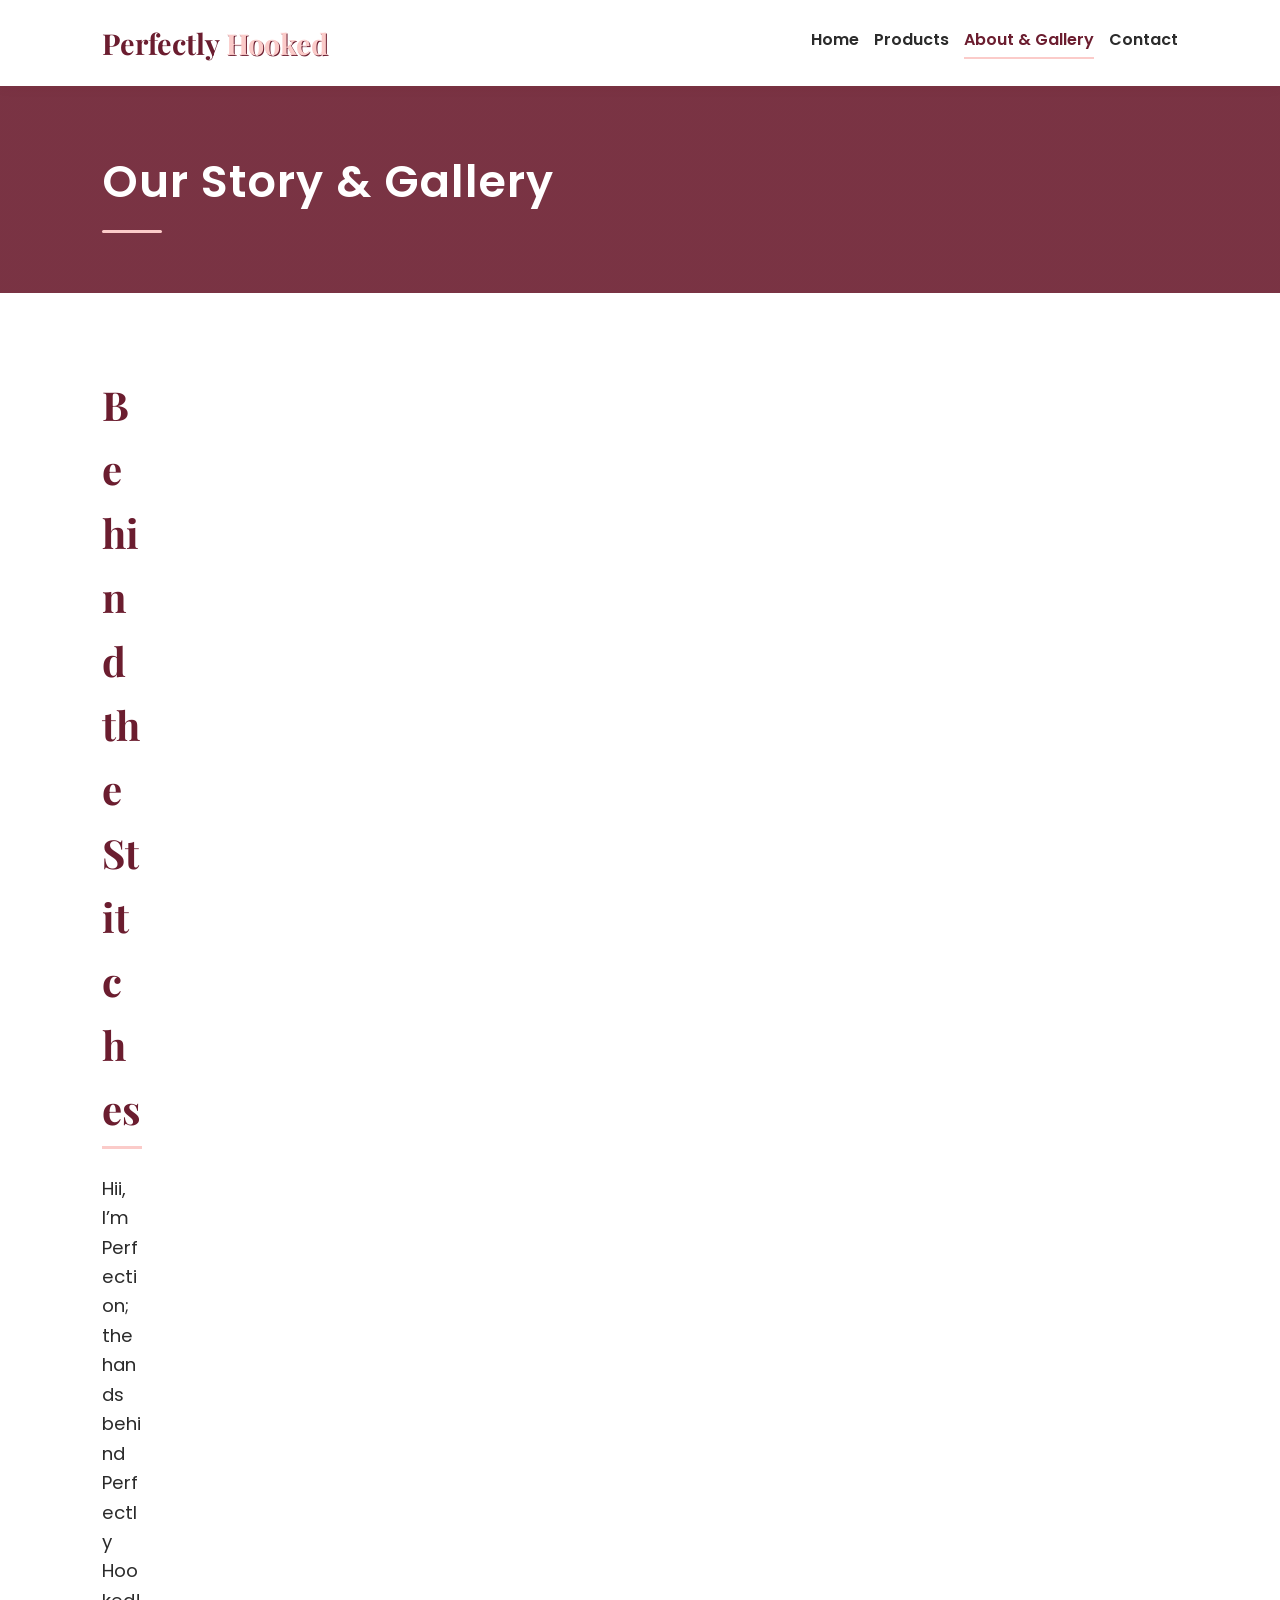
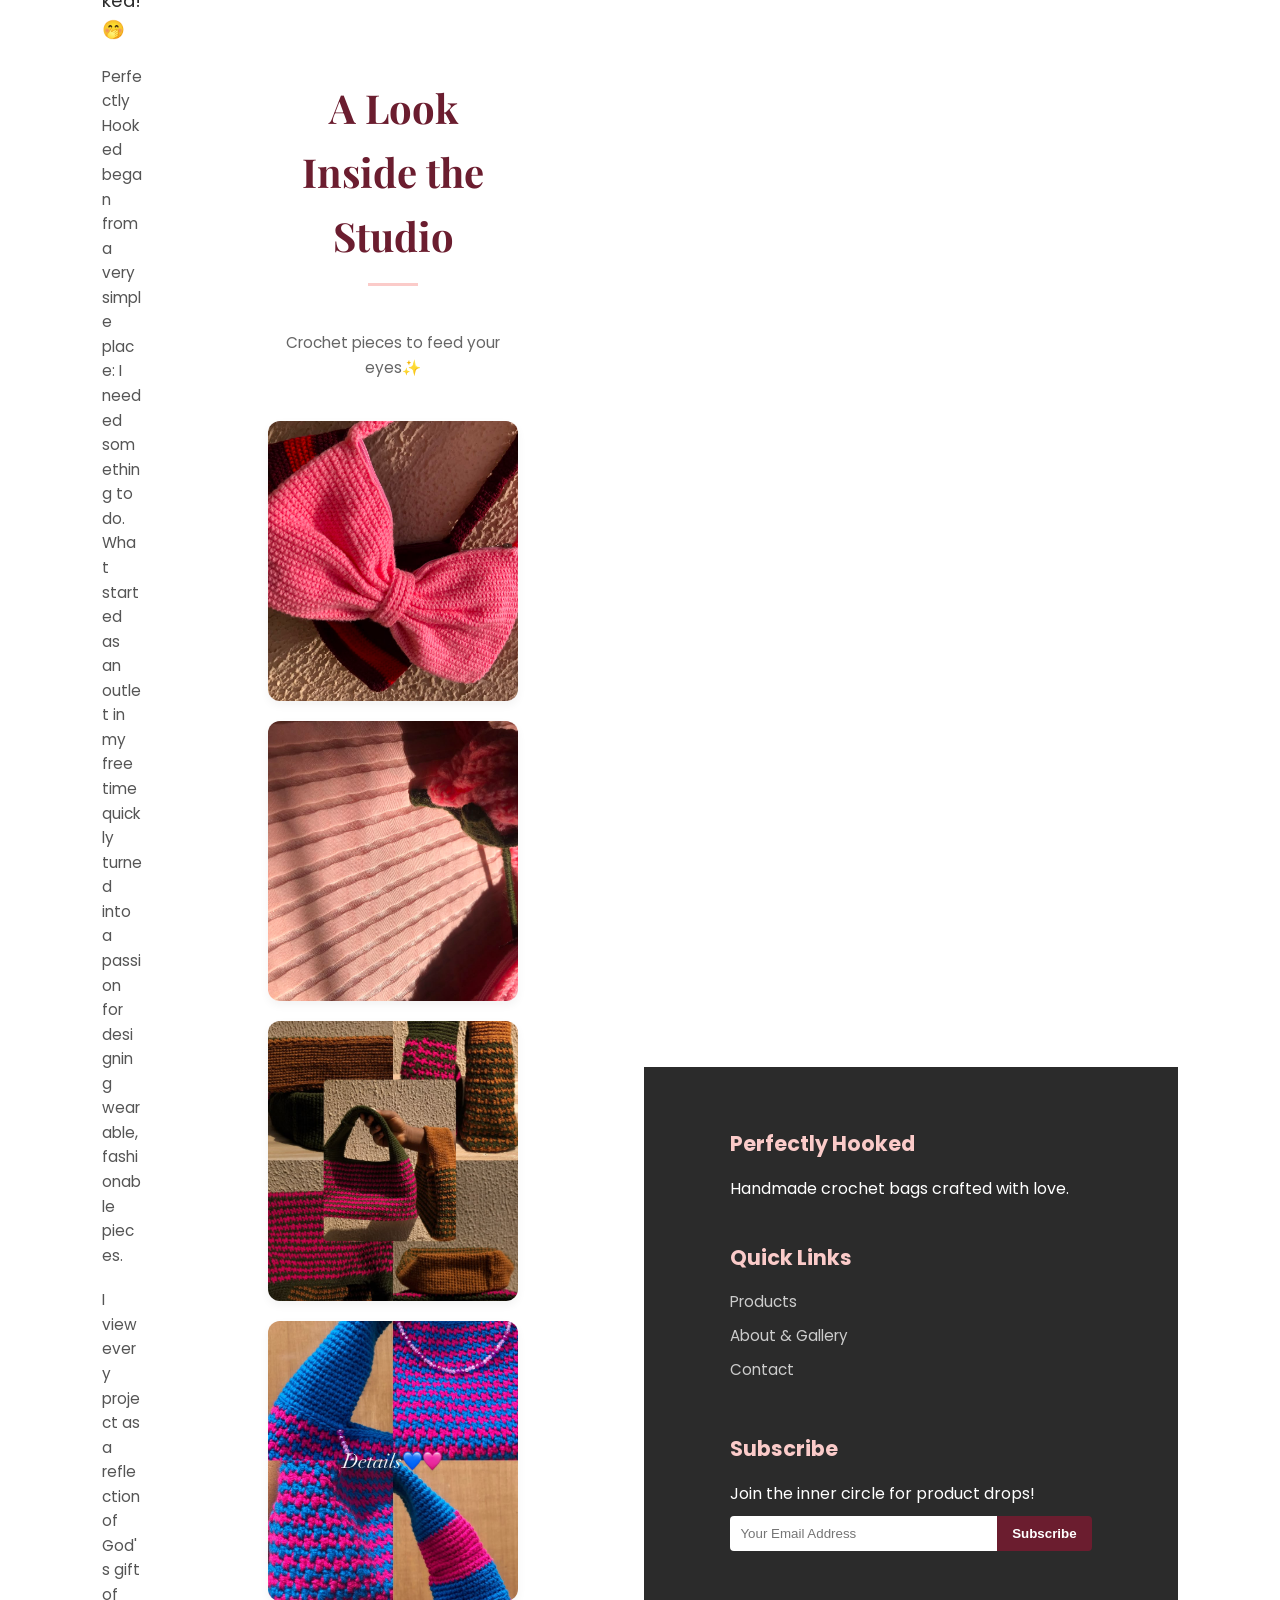
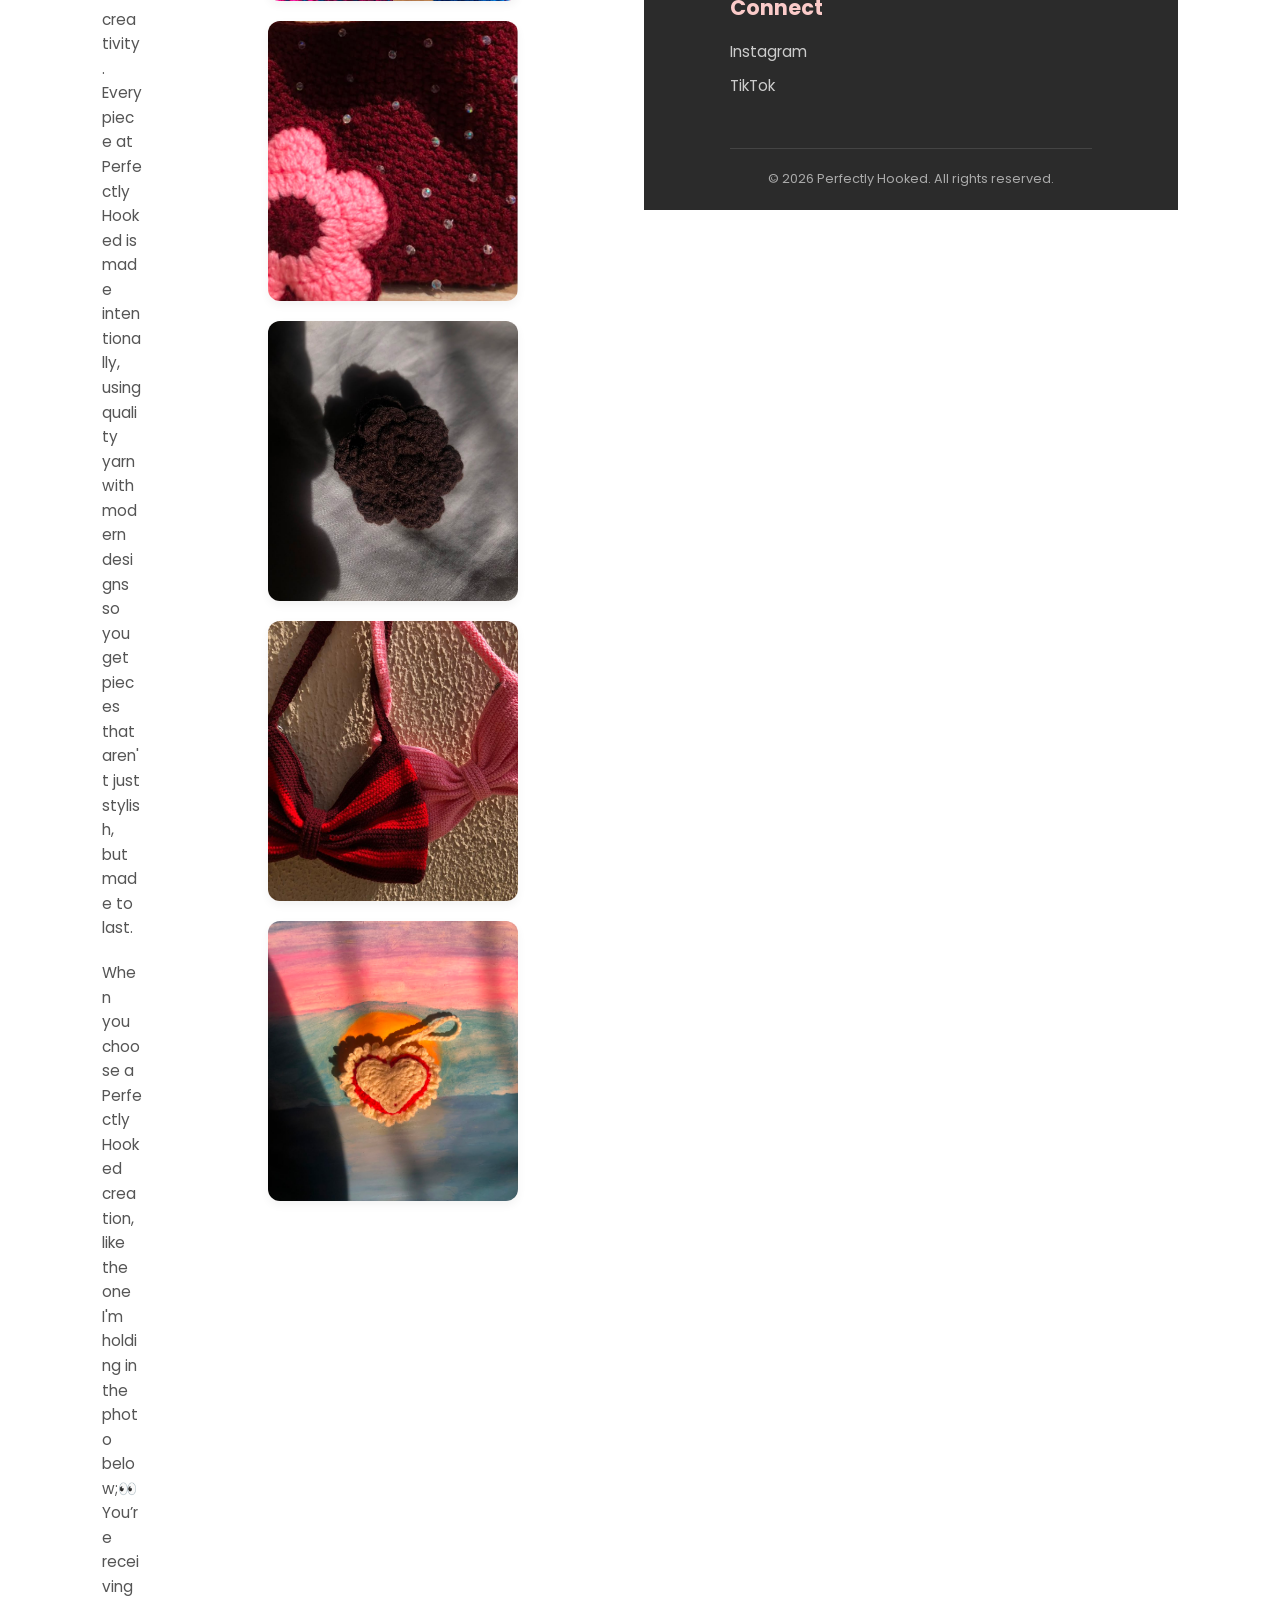
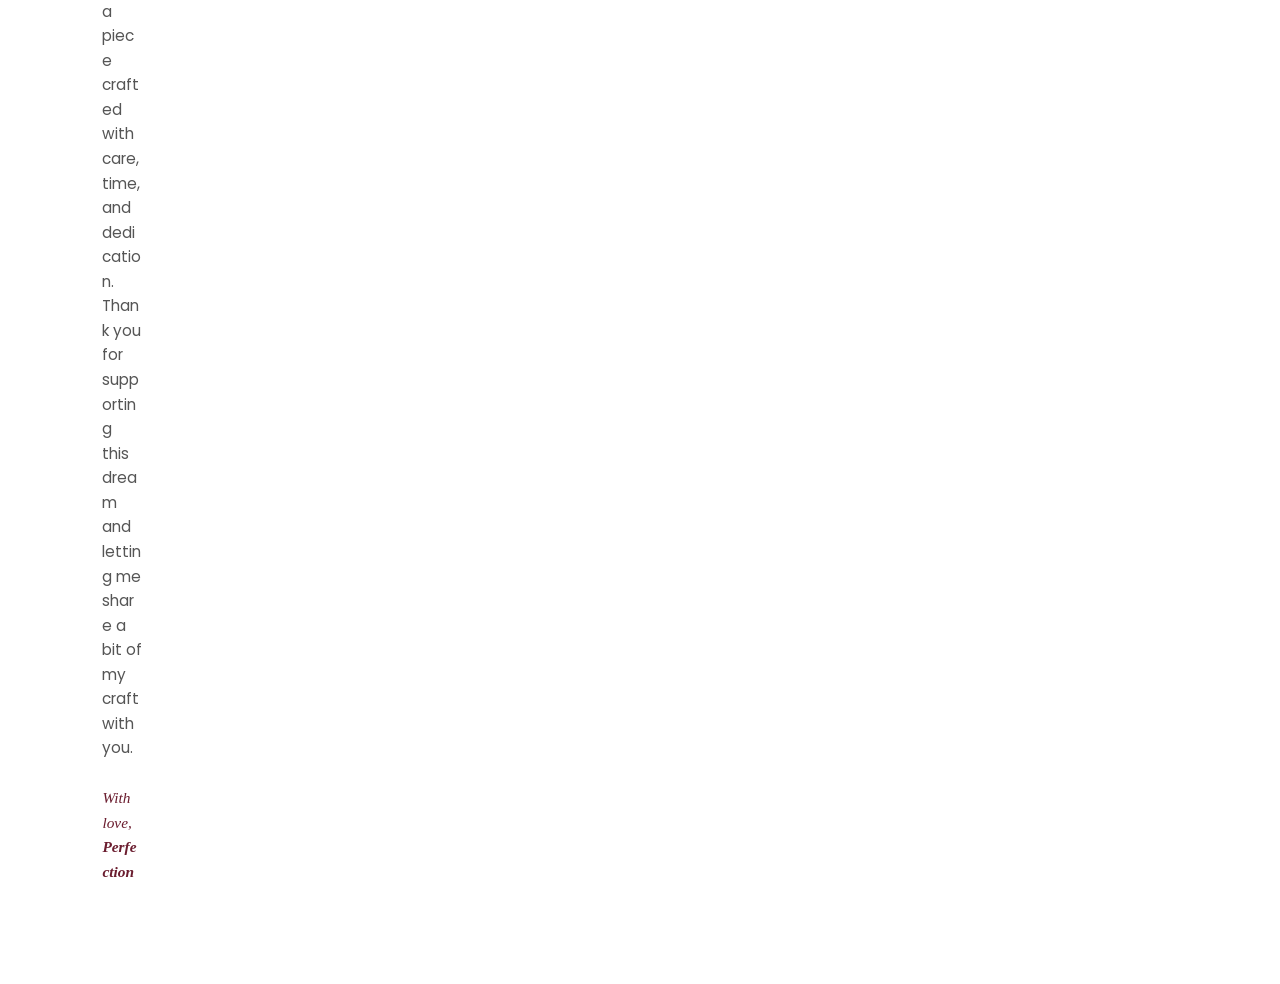
==== commit 72753f3d: "Update about.html updated about intro" ====
--- a/about.html
+++ b/about.html
@@ -40,7 +40,7 @@
             </p>
             
             <p>
-                Perfectly Hooked began from a very simple place: I needed something to do. What started as a quiet creative outlet in my free time quickly turned into a passion for designing wearable, fashionable pieces.
+                Perfectly Hooked began from a very simple place: I needed something to do. What started as an outlet in my free time quickly turned into a passion for designing wearable, fashionable pieces.
             </p>
             
             <p>
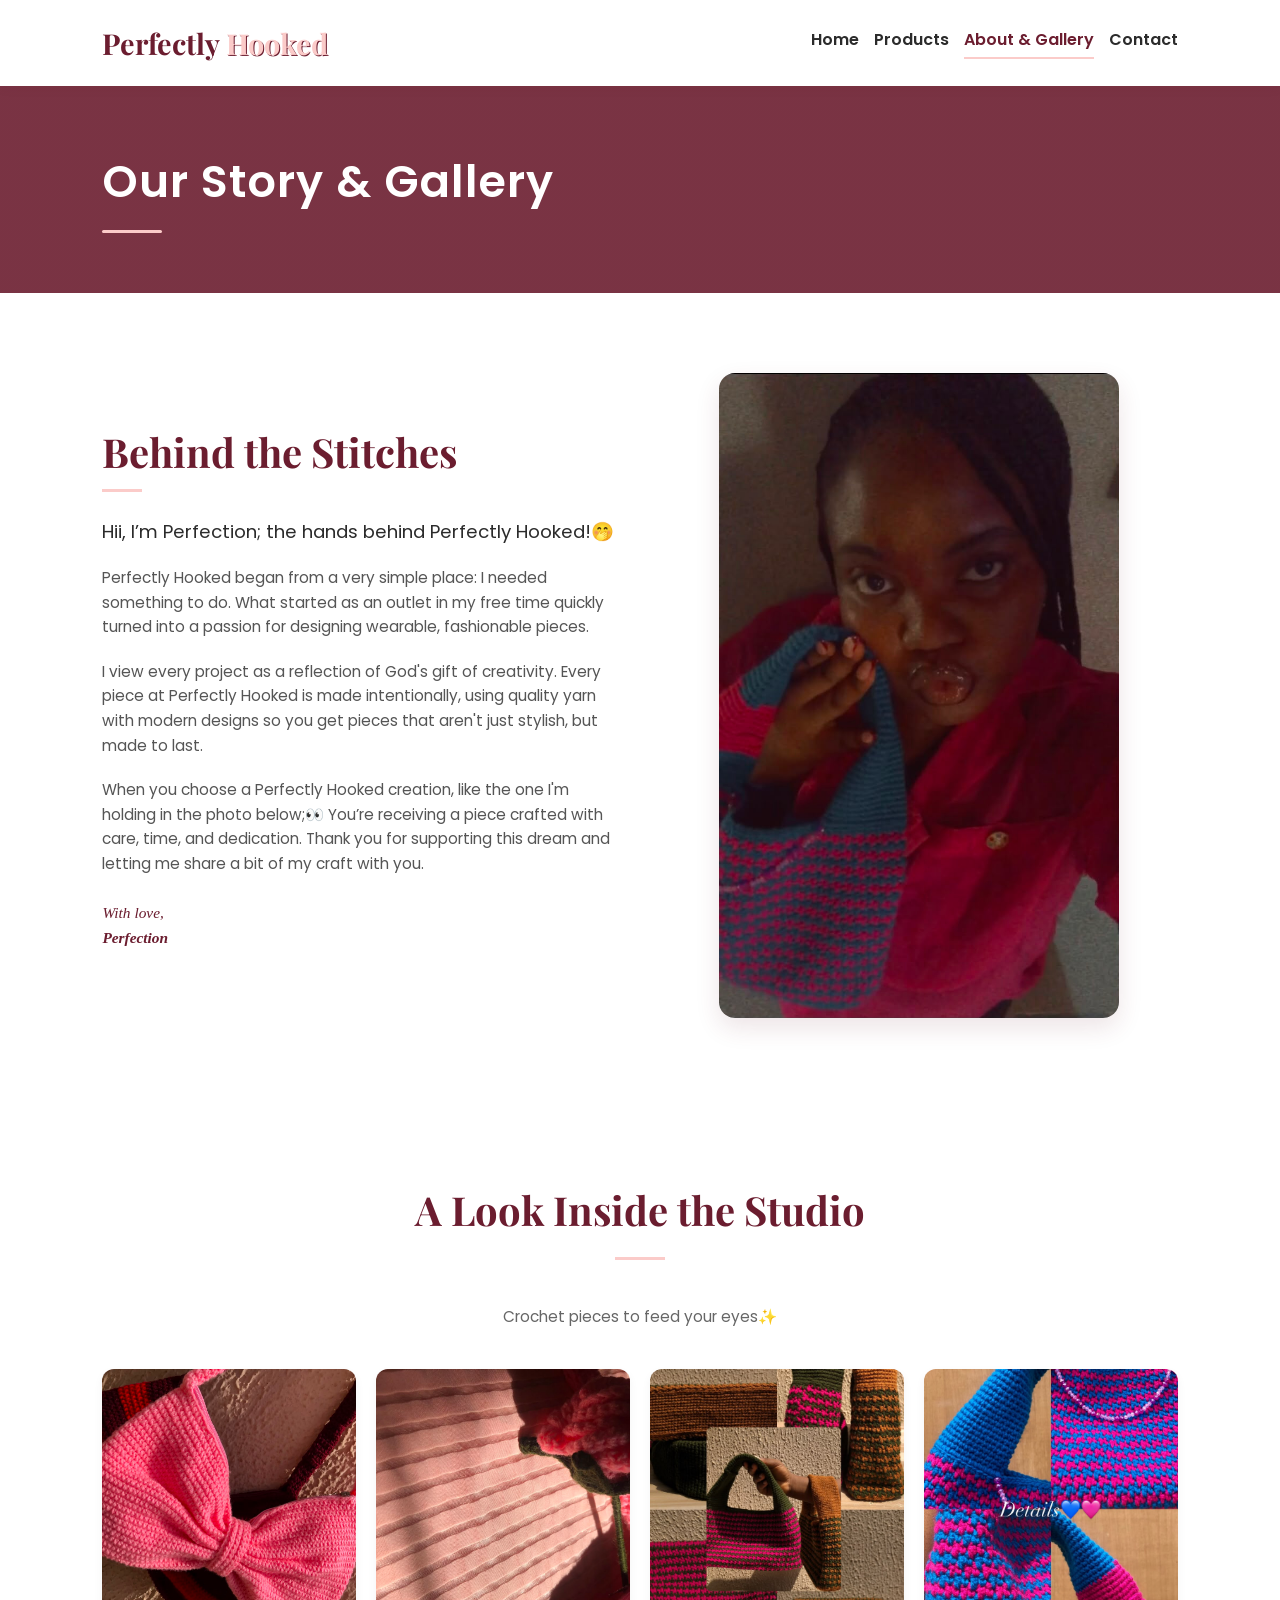
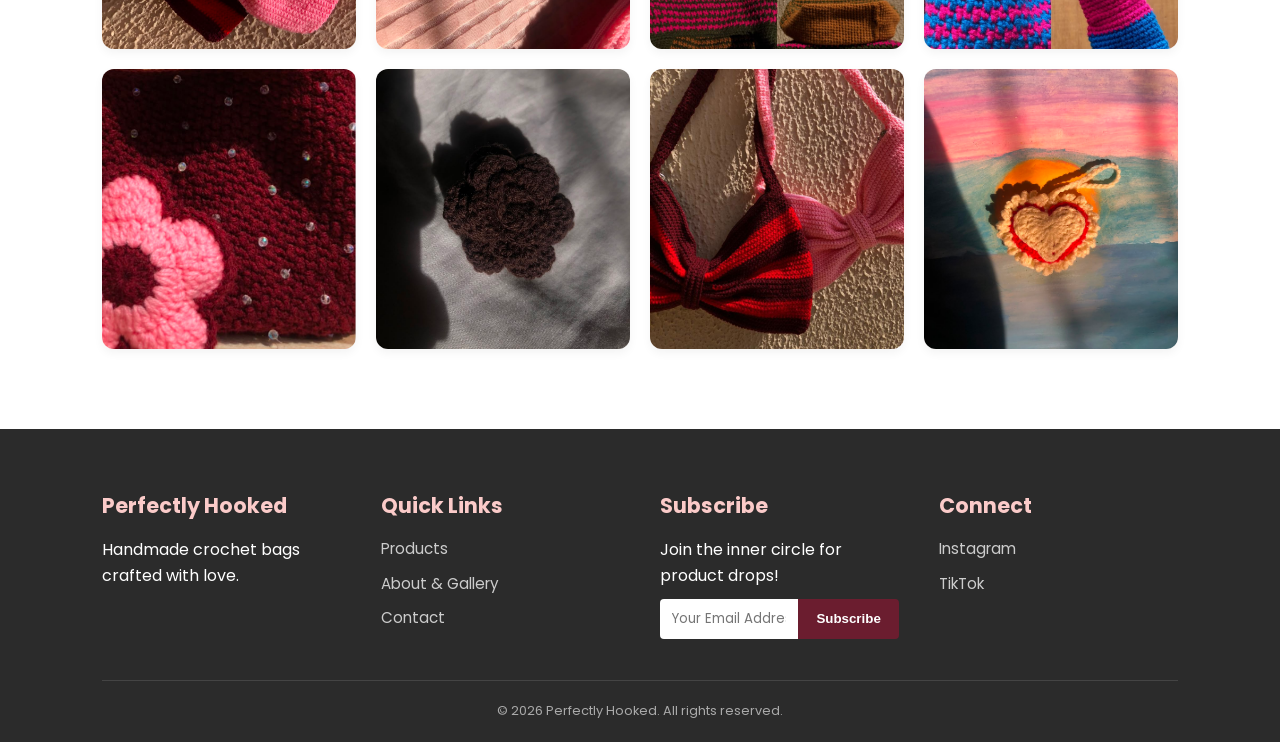
==== commit e5f04cae: "Update about.html" ====
--- a/about.html
+++ b/about.html
@@ -56,6 +56,14 @@
                 <strong>Perfection</strong>
             </p>
         </div>
+        
+         <div class="about-image">
+            <div class="about-img-frame">
+                <img src="about.jfif" alt="Perfection - Founder of Perfectly Hooked" class="about-img">
+            </div>
+        </div>
+    </div>
+</section>
         
     <!-- Gallery Section (Directly after the story) -->
     <section class="gallery-section" id="gallery">
--- a/style.css
+++ b/style.css
@@ -182,7 +182,7 @@
     margin-bottom: 10px;
 }
 
-/* --- Footer --- */
+/* --- Footer (Desktop & Global) --- */
 footer {
     background-color: var(--charcoal);
     color: var(--white);
@@ -199,7 +199,7 @@
 
 .footer-container > div {
     flex: 1;
-    min-width: 200px;
+    min-width: 220px;
 }
 
 footer h3, footer h4 {
@@ -224,27 +224,34 @@
 .subscribe-form {
     display: flex;
     margin-top: 10px;
-    flex-wrap: wrap;
+    width: 100%;
+    max-width: 350px;
 }
 
 .subscribe-form input {
-    padding: 10px;
+    padding: 10px 12px;
     border: none;
     border-radius: 4px 0 0 4px;
     outline: none;
-    width: 70%;
-    min-width: 150px;
     flex: 1;
+    min-width: 0;
+    font-family: var(--font-body);
 }
 
 .subscribe-form button {
     background-color: var(--burgundy);
     color: var(--white);
     border: none;
-    padding: 10px 15px;
+    padding: 10px 18px;
     border-radius: 0 4px 4px 0;
     cursor: pointer;
     font-weight: 600;
+    white-space: nowrap;
+    transition: background-color 0.3s ease;
+}
+
+.subscribe-form button:hover {
+    background-color: #521422;
 }
 
 .footer-bottom {
@@ -304,7 +311,6 @@
     gap: 30px;
 }
 
-/* Tablet: 2 columns */
 @media (max-width: 992px) {
     .products-grid {
         grid-template-columns: repeat(2, 1fr);
@@ -312,16 +318,14 @@
     }
 }
 
-/* Mobile: 2 columns */
 @media (max-width: 640px) {
     .products-grid {
         grid-template-columns: repeat(2, 1fr);
         gap: 12px;
-        padding: 0 0px;
-    }
-}
-
-/* Very small phones: 2 columns */
+        padding: 0;
+    }
+}
+
 @media (max-width: 420px) {
     .products-grid {
         grid-template-columns: repeat(2, 1fr);
@@ -398,7 +402,6 @@
     color: var(--white);
 }
 
-/* Checkout Button Layout */
 .checkout-wrapper {
     text-align: center;
     margin-top: 50px;
@@ -459,7 +462,7 @@
     to { transform: scale(1); opacity: 1; }
 }
 
-/* --- Master Contact Page Layout --- */
+/* --- Contact Page Layout --- */
 .contact-section {
     padding: 80px 8%;
     background-color: var(--white);
@@ -582,7 +585,6 @@
     margin-bottom: 40px;
 }
 
-/* Elegant Grid Layout */
 .gallery-grid {
     display: grid;
     grid-template-columns: repeat(auto-fit, minmax(250px, 1fr));
@@ -632,7 +634,6 @@
     transition: transform 0.5s ease;
 }
 
-/* Burgundy Hover Cover Filter */
 .gallery-overlay {
     position: absolute;
     top: 0; left: 0;
@@ -663,20 +664,18 @@
     opacity: 1;
 }
 
-/* --- Home Page Extra Sections --- */
-
-/* About Section Preview Layout */
+/* --- Home Page Desktop Layouts (Side-by-Side Defaults) --- */
 .home-about-preview {
-    padding: 30px 8% 60px 8%;
+    padding: 40px 8% 60px 8%;
     background-color: var(--white);
 }
 
 .about-preview-container {
     display: flex;
+    flex-direction: row;
     align-items: center;
     justify-content: space-between;
-    gap: 50px;
-    flex-wrap: nowrap;
+    gap: 40px;
 }
 
 .preview-text {
@@ -713,14 +712,65 @@
     justify-content: center;
 }
 
-.mini-frame {
+.story-preview-img {
+    width: 100%;
+    max-width: 380px;
+    height: auto;
+    border-radius: 12px;
+    box-shadow: 0 6px 15px rgba(107, 29, 47, 0.1);
+    object-fit: cover;
+}
+
+/* Bestseller Desktop Side-By-Side */
+.featured-bestseller {
+    padding: 50px 8% 30px 8%;
+    background-color: var(--white);
+}
+
+.bestseller-container {
+    display: flex;
+    flex-direction: row;
+    align-items: center;
+    justify-content: space-between;
+    gap: 40px;
+    background: var(--light-pink-bg);
+    border-radius: 20px;
     padding: 40px;
-    background-color: var(--light-pink-bg);
-    border: 2px dashed var(--burgundy);
-    color: var(--burgundy);
-    font-weight: 600;
+}
+
+.badge {
+    background: var(--burgundy);
+    color: var(--white);
+    padding: 5px 15px;
+    border-radius: 20px;
+    font-size: clamp(0.75rem, 1vw, 0.9rem);
+    font-weight: 600;
+    display: inline-block;
+    margin-bottom: 15px;
+}
+
+.bestseller-text {
+    flex: 1;
+}
+
+.bestseller-text h2 {
+    font-family: var(--font-heading);
+    font-size: clamp(1.8rem, 4vw, 2.5rem);
+    color: var(--burgundy);
+}
+
+.bestseller-image {
+    flex: 1;
+    display: flex;
+    justify-content: center;
+}
+
+.bestseller-image img {
+    width: 100%;
+    max-width: 400px;
     border-radius: 12px;
-    text-align: center;
+    box-shadow: 0 10px 20px rgba(107,29,47,0.15);
+    object-fit: cover;
 }
 
 /* Gallery Section Preview Layout */
@@ -772,7 +822,7 @@
     object-fit: cover;
 }
 
-/* Secondary Button Outline Variant */
+/* Button Outline Variant */
 .btn-outline {
     display: inline-block;
     border: 2px solid var(--burgundy);
@@ -788,16 +838,6 @@
 .btn-outline:hover {
     background-color: var(--burgundy);
     color: var(--white);
-}
-
-/* Styling for the Our Story preview image */
-.story-preview-img {
-    width: 100%;
-    max-width: 350px;
-    height: auto;
-    border-radius: 12px;
-    box-shadow: 0 6px 15px rgba(107, 29, 47, 0.1);
-    object-fit: cover;
 }
 
 /* --- Product Filters --- */
@@ -865,73 +905,7 @@
     font-size: clamp(0.9rem, 1.2vw, 1rem);
 }
 
-/* --- Featured Bestseller (Home Page) --- */
-.featured-bestseller {
-    padding: 60px 8% 30px 8%;
-    background-color: var(--white);
-}
-
-.bestseller-container {
-    display: flex;
-    align-items: center;
-    justify-content: space-between;
-    gap: 30px;
-    flex-wrap: nowrap;
-    background: var(--light-pink-bg);
-    border-radius: 20px;
-    padding: 40px;
-}
-
-.badge {
-    background: var(--burgundy);
-    color: var(--white);
-    padding: 5px 15px;
-    border-radius: 20px;
-    font-size: clamp(0.75rem, 1vw, 0.9rem);
-    font-weight: 600;
-    display: inline-block;
-    margin-bottom: 15px;
-}
-
-.bestseller-text {
-    flex: 1;
-}
-
-.bestseller-text h2 {
-    font-family: var(--font-heading);
-    font-size: clamp(1.8rem, 4vw, 2.5rem);
-    color: var(--burgundy);
-}
-
-.bestseller-image {
-    flex: 1;
-}
-
-.bestseller-image img {
-    width: 100%;
-    border-radius: 12px;
-    box-shadow: 0 10px 20px rgba(107,29,47,0.15);
-}
-
-/* --- Contact Form Updates --- */
-.contact-form select, .contact-form input[type="file"] {
-    width: 100%;
-    padding: 12px;
-    margin-bottom: 15px;
-    border: 1px solid #ccc;
-    border-radius: 5px;
-    font-family: var(--font-body);
-}
-
-.contact-form label {
-    display: block;
-    text-align: left;
-    margin-bottom: 5px;
-    font-weight: 600;
-    color: var(--burgundy);
-}
-
-/* --- About Page Structural Layout --- */
+/* --- About Page Section --- */
 .about-section {
     padding: 80px 8%;
     background-color: var(--white);
@@ -939,10 +913,10 @@
 
 .about-container {
     display: flex;
+    flex-direction: row;
     align-items: center;
     justify-content: space-between;
     gap: 40px;
-    flex-wrap: nowrap;
 }
 
 .about-text {
@@ -1055,7 +1029,7 @@
     box-shadow: 0 0 0 3px rgba(107, 29, 47, 0.1);
 }
 
-/* --- Styling for link wrapping the cards --- */
+/* --- Card Links --- */
 .offer-card-link {
     text-decoration: none;
     color: inherit;
@@ -1070,7 +1044,7 @@
     transform: translateY(-5px);
 }
 
-/* --- Brand-Matched Scrolling Marquee --- */
+/* --- Announcement Marquee --- */
 .announcement-marquee {
     background-color: #631C2D;
     color: #ffffff;
@@ -1143,9 +1117,7 @@
     line-height: 1.5;
 }
 
-/* ==========================================
-   FAQ SECTION STYLING
-   ========================================== */
+/* --- FAQ Section --- */
 .faq-section {
     max-width: 900px;
     margin: 60px auto;
@@ -1268,9 +1240,7 @@
     text-decoration: underline;
 }
 
-/* ==========================================
-   CARE GUIDE SECTION
-   ========================================== */
+/* --- Care Guide Section --- */
 .care-guide-section {
     padding: 40px 20px;
     max-width: 1200px;
@@ -1425,9 +1395,7 @@
     line-height: 1;
 }
 
-/* ==========================================
-   UNIFIED CUSTOM REQUESTS SECTION
-   ========================================== */
+/* --- Custom Requests Section --- */
 .custom-requests-section {
     padding: 40px 20px;
     max-width: 1100px;
@@ -1514,10 +1482,6 @@
     margin: 0;
 }
 
-.custom-item em {
-    color: #777;
-}
-
 .custom-cta {
     text-align: left;
 }
@@ -1541,9 +1505,7 @@
     box-shadow: 0 6px 16px rgba(37, 211, 102, 0.3);
 }
 
-/* ==========================================
-   WELCOME BACK BANNER STYLING
-   ========================================== */
+/* --- Welcome Banner --- */
 .welcome-banner {
     position: fixed;
     top: 20px;
@@ -1632,7 +1594,7 @@
 }
 
 /* ==========================================================================
-   --- Mobile Responsiveness Breakpoints ---
+   --- Mobile & Responsive Media Queries ---
    ========================================================================== */
 
 /* --- Tablet (768px - 992px) --- */
@@ -1648,19 +1610,9 @@
         justify-content: center;
     }
     
-    header nav a {
-        padding: 5px 10px;
-        font-size: 0.9rem;
-    }
-    
     .hero {
         padding: 50px 5%;
         text-align: left;
-        min-height: auto;
-    }
-    
-    .hero-content {
-        max-width: 100%;
     }
     
     .offers-section,
@@ -1673,22 +1625,6 @@
     .about-section {
         padding-left: 5%;
         padding-right: 5%;
-    }
-    
-    .offer-card {
-        max-width: 100%;
-        flex: 0 1 calc(50% - 20px);
-    }
-    
-    .footer-container {
-        flex-direction: row;
-        flex-wrap: wrap;
-        gap: 30px;
-    }
-    
-    .footer-container > div {
-        flex: 0 1 calc(50% - 15px);
-        min-width: 200px;
     }
 }
 
@@ -1715,7 +1651,7 @@
         padding-right: 4% !important;
     }
     
-    /* Centered Header on Mobile */
+    /* Centered Mobile Header */
     header {
         flex-direction: column;
         align-items: center;
@@ -1731,47 +1667,8 @@
         flex-wrap: wrap;
         gap: 10px;
     }
-    
-    header nav a {
-        padding: 4px 8px;
-        font-size: 0.85rem;
-    }
-    
-    .hero {
-        min-height: auto;
-        padding-top: 40px;
-        padding-bottom: 40px;
-        text-align: left;
-    }
-    
-    .hero h1 {
-        font-size: clamp(1.5rem, 5vw, 1.8rem);
-    }
-    
-    .hero p {
-        font-size: 0.95rem;
-    }
-    
-    .offers-section {
-        padding-top: 40px;
-        padding-bottom: 40px;
-    }
-    
-    .offers-section h2 {
-        font-size: 1.8rem;
-    }
-    
-    .offers-container {
-        gap: 15px;
-    }
-    
-    .offer-card {
-        flex: 0 1 100%;
-        max-width: 100%;
-        padding: 20px 15px;
-    }
-    
-    /* Stack About, Story & Bestseller sections vertically so pictures sit full width below text */
+
+    /* Stack Image & Text Side-by-Side to Vertical on Mobile */
     .about-container, 
     .about-preview-container,
     .bestseller-container {
@@ -1783,11 +1680,7 @@
     
     .about-text,
     .preview-text,
-    .bestseller-text {
-        flex: none !important;
-        width: 100% !important;
-    }
-    
+    .bestseller-text,
     .about-image,
     .preview-image-box,
     .bestseller-image {
@@ -1798,207 +1691,63 @@
     .about-img-frame,
     .story-preview-img,
     .bestseller-image img {
-        width: 100%;
-        max-width: 100%;
-        height: auto;
-    }
-    
-    .contact-container {
-        flex-direction: column;
+        width: 100% !important;
+        max-width: 100% !important;
+        height: auto !important;
+    }
+
+    /* Mobile Clean Footer Fix */
+    footer {
+        padding-top: 40px !important;
+        padding-bottom: 20px !important;
+    }
+
+    .footer-container {
+        flex-direction: column !important;
+        gap: 30px !important;
         text-align: left !important;
-        gap: 25px;
-        padding: 25px 15px;
-    }
-
-    .contact-info, 
-    .contact-form-wrapper {
-        flex: none;
-        width: 100%;
-        min-width: unset;
-    }
-    
-    .bestseller-text h2, 
-    .about-text h2, 
-    .contact-info h2 {
-        font-size: clamp(1.2rem, 4vw, 1.8rem);
-    }
-    
-    .about-text p {
-        text-align: left;
-    }
-    
-    .accent-line-left {
-        margin: 0 0 15px 0 !important;
-    }
-    
-    .gallery-item {
-        height: 220px;
-    }
-    
-    .footer-container {
-        flex-direction: column;
-        gap: 25px;
-        text-align: left;
     }
     
     .footer-container > div {
-        flex: 1 1 100%;
-        min-width: unset;
+        width: 100% !important;
+        min-width: unset !important;
+    }
+
+    .subscribe-form {
+        width: 100% !important;
+        max-width: 100% !important;
     }
     
-    .subscribe-form {
-        justify-content: flex-start;
-    }
-    
-    .subscribe-form input {
-        width: 60%;
-    }
-    
-    /* Mini Hero Banner Centering */
     .mini-hero {
         padding: 40px 4% !important;
         text-align: center !important;
     }
     
-    .mini-hero-content h1 {
-        font-size: 1.6rem !important;
-    }
-    
     .mini-hero-content h1::after {
         margin: 10px auto 0 auto !important;
     }
-
-    .care-container {
-        padding: 32px 20px;
-    }
-}
-
-/* --- Small Phones (max-width: 600px) --- */
-@media (max-width: 600px) {
-    .custom-color-banner {
-        flex-direction: column;
-        text-align: center;
-        gap: 8px;
-    }
-
-    .faq-item {
-        padding: 16px 20px;
-    }
-
-    .care-details,
-    .custom-grid {
-        grid-template-columns: 1fr;
-    }
-
-    .custom-card {
-        padding: 28px 20px;
-    }
-
-    .custom-btn {
-        display: block;
-        text-align: center;
-        width: 100%;
-    }
 }
 
 /* --- Small Phones (max-width: 480px) --- */
 @media (max-width: 480px) {
-    body {
-        font-size: 14px;
-    }
-    
-    header {
-        padding: 12px 3% !important;
-    }
-    
-    .logo {
-        font-size: 1.3rem;
-    }
-    
     header nav a {
-        font-size: 0.75rem;
+        font-size: 0.8rem;
         padding: 3px 6px;
-    }
-    
-    .hero h1 {
-        font-size: 1.5rem;
-    }
-    
-    .hero p {
-        font-size: 0.85rem;
-    }
-    
-    .btn {
-        padding: 10px 25px;
-        font-size: 0.85rem;
-    }
-    
-    .products-grid {
-        gap: 10px;
-        padding: 0;
-    }
-    
-    .card {
-        padding: 8px;
     }
     
     .card .img-wrapper {
         height: 140px;
     }
     
-    .card h3 {
-        font-size: 0.75rem;
+    .subscribe-form {
+        flex-direction: column;
+        gap: 8px;
     }
     
-    .card .price {
-        font-size: 0.8rem;
-        margin-bottom: 6px;
-    }
-    
-    .cart-btn {
-        padding: 6px 8px;
-        font-size: 0.7rem;
-    }
-    
-    .gallery-item {
-        height: 160px;
-    }
-    
-    .offer-card {
-        padding: 15px 12px;
-    }
-    
-    .offer-card h3 {
-        font-size: 1rem;
-    }
-    
-    .offers-section h2,
-    .gallery-section h2,
-    .products-header h2 {
-        font-size: 1.5rem;
-    }
-    
-    .subscribe-form input {
-        width: 100%;
-        border-radius: 4px 4px 0 0;
-    }
-    
+    .subscribe-form input,
     .subscribe-form button {
-        width: 100%;
-        border-radius: 0 0 4px 4px;
-    }
-
-    .product-care-badge {
-        flex-direction: column;
-        text-align: center;
-    }
-
-    .care-container {
-        padding: 24px 15px;
-    }
-
-    .general-care-tips {
-        padding: 18px 16px;
+        width: 100% !important;
+        border-radius: 6px !important;
     }
 
     .welcome-banner {
@@ -2019,31 +1768,3 @@
         justify-content: space-between;
     }
 }
-
-/* --- Very Small Phones (max-width: 380px) --- */
-@media (max-width: 380px) {
-    .products-grid {
-        gap: 8px;
-    }
-    
-    .card .img-wrapper {
-        height: 110px;
-    }
-    
-    .card h3 {
-        font-size: 0.65rem;
-    }
-    
-    .card .price {
-        font-size: 0.7rem;
-    }
-    
-    .gallery-item {
-        height: 130px;
-    }
-    
-    .filter-btn {
-        padding: 4px 10px;
-        font-size: 0.65rem;
-    }
-}
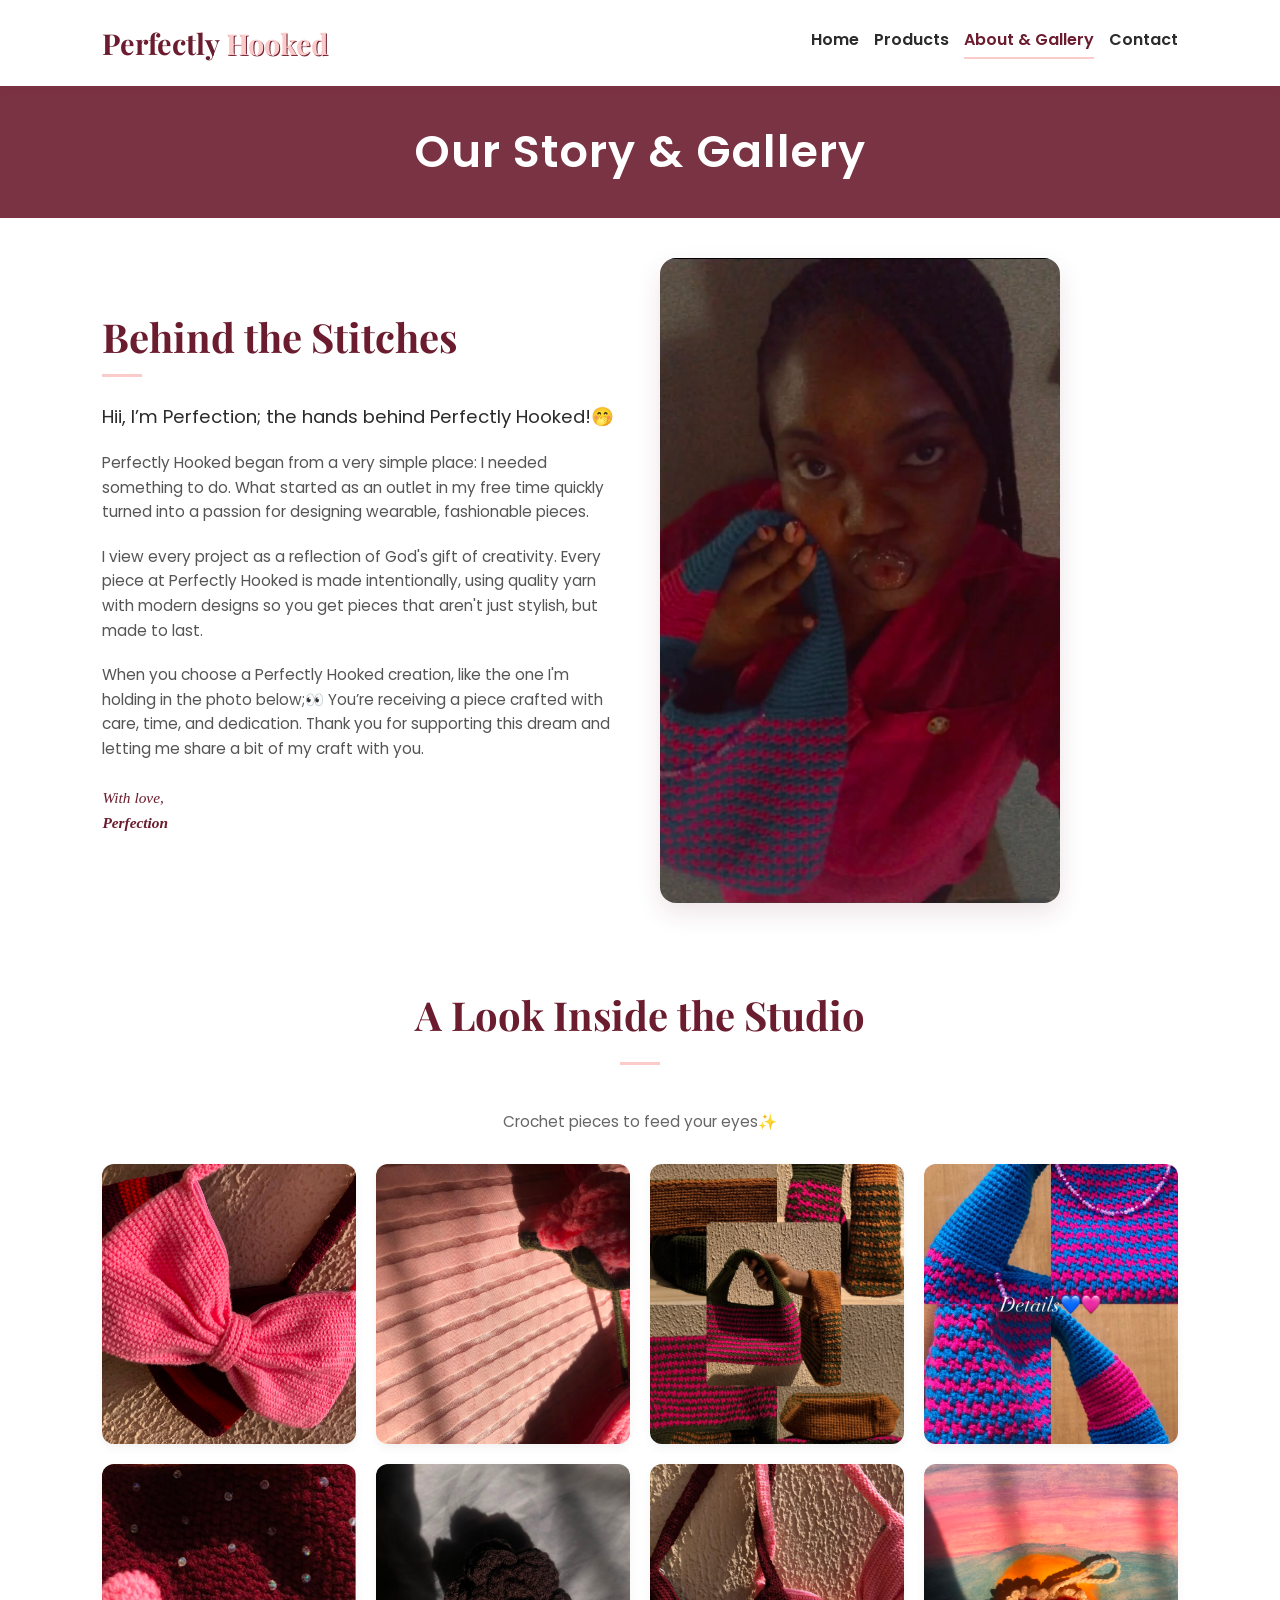
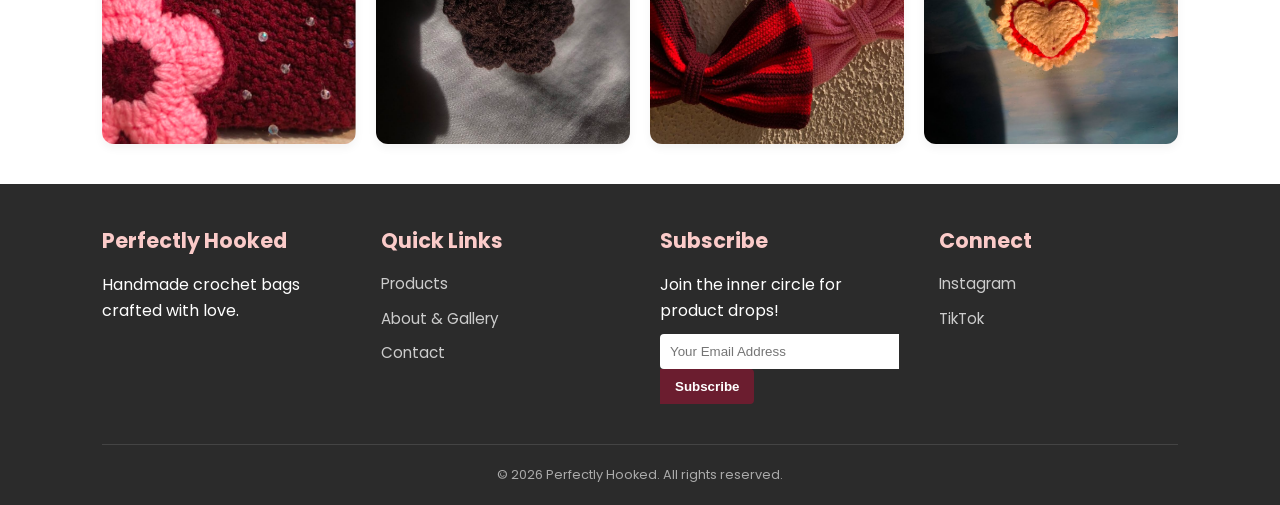
==== commit 584e85de: "Update about.html" ====
--- a/about.html
+++ b/about.html
@@ -131,7 +131,7 @@
         <div class="footer-subscribe">
             <h4>Subscribe</h4>
             <p>Join the inner circle for product drops!</p>
-            <!-- Your live Mailchimp URL added below -->
+            <!-- Mailchimp URL below -->
             <form action="http://eepurl.com/KweztjJP5p" method="post" target="_blank" novalidate>
                 <div class="subscribe-form">
                     <input type="email" name="EMAIL" placeholder="Your Email Address" required>
--- a/style.css
+++ b/style.css
@@ -92,7 +92,7 @@
                 url('header.jpeg') no-repeat center center/cover;
     min-height: 65vh;
     display: flex;
-    align-items: normal;
+    align-items: flex-start;
     padding: 60px 8%;
     color: var(--white);
 }
@@ -134,7 +134,7 @@
 
 /* --- What We Offer Section --- */
 .offers-section {
-    padding: 80px 8%;
+    padding: 40px 8%;
     text-align: center;
     background-color: var(--light-pink-bg);
 }
@@ -146,7 +146,7 @@
 }
 
 .accent-line {
-    width: 50px;
+    width: 40px;
     height: 3px;
     background-color: var(--soft-pink);
     margin: 15px auto 45px auto;
@@ -182,11 +182,11 @@
     margin-bottom: 10px;
 }
 
-/* --- Footer (Desktop & Global) --- */
+/* --- Footer --- */
 footer {
     background-color: var(--charcoal);
     color: var(--white);
-    padding: 60px 8% 20px 8%;
+    padding: 40px 8% 20px 8%;
 }
 
 .footer-container {
@@ -199,7 +199,7 @@
 
 .footer-container > div {
     flex: 1;
-    min-width: 220px;
+    min-width: 200px;
 }
 
 footer h3, footer h4 {
@@ -224,34 +224,27 @@
 .subscribe-form {
     display: flex;
     margin-top: 10px;
-    width: 100%;
-    max-width: 350px;
+    flex-wrap: wrap;
 }
 
 .subscribe-form input {
-    padding: 10px 12px;
+    padding: 10px;
     border: none;
     border-radius: 4px 0 0 4px;
     outline: none;
+    width: 70%;
+    min-width: 150px;
     flex: 1;
-    min-width: 0;
-    font-family: var(--font-body);
 }
 
 .subscribe-form button {
     background-color: var(--burgundy);
     color: var(--white);
     border: none;
-    padding: 10px 18px;
+    padding: 10px 15px;
     border-radius: 0 4px 4px 0;
     cursor: pointer;
     font-weight: 600;
-    white-space: nowrap;
-    transition: background-color 0.3s ease;
-}
-
-.subscribe-form button:hover {
-    background-color: #521422;
 }
 
 .footer-bottom {
@@ -311,6 +304,7 @@
     gap: 30px;
 }
 
+/* Tablet: 2 columns */
 @media (max-width: 992px) {
     .products-grid {
         grid-template-columns: repeat(2, 1fr);
@@ -318,14 +312,16 @@
     }
 }
 
+/* Mobile: 2 columns */
 @media (max-width: 640px) {
     .products-grid {
         grid-template-columns: repeat(2, 1fr);
         gap: 12px;
-        padding: 0;
-    }
-}
-
+        padding: 0 0px;
+    }
+}
+
+/* Very small phones: 2 columns */
 @media (max-width: 420px) {
     .products-grid {
         grid-template-columns: repeat(2, 1fr);
@@ -402,6 +398,7 @@
     color: var(--white);
 }
 
+/* Checkout Button Layout */
 .checkout-wrapper {
     text-align: center;
     margin-top: 50px;
@@ -462,7 +459,7 @@
     to { transform: scale(1); opacity: 1; }
 }
 
-/* --- Contact Page Layout --- */
+/* --- Master Contact Page Layout --- */
 .contact-section {
     padding: 80px 8%;
     background-color: var(--white);
@@ -568,7 +565,7 @@
 
 /* --- Gallery Page Specific Styles --- */
 .gallery-section {
-    padding: 80px 8%;
+    padding: 40px 8%;
     text-align: center;
     background-color: var(--white);
 }
@@ -582,9 +579,10 @@
 .gallery-subtitle {
     font-size: clamp(0.85rem, 1.2vw, 1rem);
     color: #666;
-    margin-bottom: 40px;
-}
-
+    margin-bottom: 30px;
+}
+
+/* Elegant Grid Layout */
 .gallery-grid {
     display: grid;
     grid-template-columns: repeat(auto-fit, minmax(250px, 1fr));
@@ -634,6 +632,7 @@
     transition: transform 0.5s ease;
 }
 
+/* Burgundy Hover Cover Filter */
 .gallery-overlay {
     position: absolute;
     top: 0; left: 0;
@@ -664,18 +663,20 @@
     opacity: 1;
 }
 
-/* --- Home Page Desktop Layouts (Side-by-Side Defaults) --- */
+/* --- Home Page Extra Sections --- */
+
+/* About Section Preview Layout */
 .home-about-preview {
-    padding: 40px 8% 60px 8%;
+    padding: 40px 8%;
     background-color: var(--white);
 }
 
 .about-preview-container {
     display: flex;
-    flex-direction: row;
     align-items: center;
     justify-content: space-between;
-    gap: 40px;
+    gap: 30px;
+    flex-wrap: nowrap;
 }
 
 .preview-text {
@@ -712,70 +713,19 @@
     justify-content: center;
 }
 
-.story-preview-img {
-    width: 100%;
-    max-width: 380px;
-    height: auto;
+.mini-frame {
+    padding: 40px;
+    background-color: var(--light-pink-bg);
+    border: 2px dashed var(--burgundy);
+    color: var(--burgundy);
+    font-weight: 600;
     border-radius: 12px;
-    box-shadow: 0 6px 15px rgba(107, 29, 47, 0.1);
-    object-fit: cover;
-}
-
-/* Bestseller Desktop Side-By-Side */
-.featured-bestseller {
-    padding: 50px 8% 30px 8%;
-    background-color: var(--white);
-}
-
-.bestseller-container {
-    display: flex;
-    flex-direction: row;
-    align-items: center;
-    justify-content: space-between;
-    gap: 40px;
-    background: var(--light-pink-bg);
-    border-radius: 20px;
-    padding: 40px;
-}
-
-.badge {
-    background: var(--burgundy);
-    color: var(--white);
-    padding: 5px 15px;
-    border-radius: 20px;
-    font-size: clamp(0.75rem, 1vw, 0.9rem);
-    font-weight: 600;
-    display: inline-block;
-    margin-bottom: 15px;
-}
-
-.bestseller-text {
-    flex: 1;
-}
-
-.bestseller-text h2 {
-    font-family: var(--font-heading);
-    font-size: clamp(1.8rem, 4vw, 2.5rem);
-    color: var(--burgundy);
-}
-
-.bestseller-image {
-    flex: 1;
-    display: flex;
-    justify-content: center;
-}
-
-.bestseller-image img {
-    width: 100%;
-    max-width: 400px;
-    border-radius: 12px;
-    box-shadow: 0 10px 20px rgba(107,29,47,0.15);
-    object-fit: cover;
+    text-align: center;
 }
 
 /* Gallery Section Preview Layout */
 .home-gallery-preview {
-    padding: 80px 8%;
+    padding: 40px 8%;
     text-align: center;
     background-color: var(--light-pink-bg);
 }
@@ -822,7 +772,7 @@
     object-fit: cover;
 }
 
-/* Button Outline Variant */
+/* Secondary Button Outline Variant */
 .btn-outline {
     display: inline-block;
     border: 2px solid var(--burgundy);
@@ -838,6 +788,16 @@
 .btn-outline:hover {
     background-color: var(--burgundy);
     color: var(--white);
+}
+
+/* Styling for the Our Story preview image */
+.story-preview-img {
+    width: 100%;
+    max-width: 350px;
+    height: auto;
+    border-radius: 12px;
+    box-shadow: 0 6px 15px rgba(107, 29, 47, 0.1);
+    object-fit: cover;
 }
 
 /* --- Product Filters --- */
@@ -905,18 +865,84 @@
     font-size: clamp(0.9rem, 1.2vw, 1rem);
 }
 
-/* --- About Page Section --- */
+/* --- Featured Bestseller (Home Page) --- */
+.featured-bestseller {
+    padding: 40px 8%;
+    background-color: var(--white);
+}
+
+.bestseller-container {
+    display: flex;
+    align-items: center;
+    justify-content: space-between;
+    gap: 30px;
+    flex-wrap: nowrap;
+    background: var(--light-pink-bg);
+    border-radius: 20px;
+    padding: 40px;
+}
+
+.badge {
+    background: var(--burgundy);
+    color: var(--white);
+    padding: 5px 15px;
+    border-radius: 20px;
+    font-size: clamp(0.75rem, 1vw, 0.9rem);
+    font-weight: 600;
+    display: inline-block;
+    margin-bottom: 15px;
+}
+
+.bestseller-text {
+    flex: 1;
+}
+
+.bestseller-text h2 {
+    font-family: var(--font-heading);
+    font-size: clamp(1.8rem, 4vw, 2.5rem);
+    color: var(--burgundy);
+}
+
+.bestseller-image {
+    flex: 1;
+}
+
+.bestseller-image img {
+    width: 100%;
+    border-radius: 12px;
+    box-shadow: 0 10px 20px rgba(107,29,47,0.15);
+}
+
+/* --- Contact Form Updates --- */
+.contact-form select, .contact-form input[type="file"] {
+    width: 100%;
+    padding: 12px;
+    margin-bottom: 15px;
+    border: 1px solid #ccc;
+    border-radius: 5px;
+    font-family: var(--font-body);
+}
+
+.contact-form label {
+    display: block;
+    text-align: left;
+    margin-bottom: 5px;
+    font-weight: 600;
+    color: var(--burgundy);
+}
+
+/* --- About Page Structural Layout --- */
 .about-section {
-    padding: 80px 8%;
+    padding: 40px 8%;
     background-color: var(--white);
 }
 
 .about-container {
     display: flex;
-    flex-direction: row;
     align-items: center;
     justify-content: space-between;
     gap: 40px;
+    flex-wrap: nowrap;
 }
 
 .about-text {
@@ -952,7 +978,6 @@
 
 .about-image {
     flex: 1;
-    display: flex;
     justify-content: center;
 }
 
@@ -974,8 +999,8 @@
 /* --- Mini Hero Banner Section --- */
 .mini-hero {
     background: linear-gradient(rgba(107, 29, 47, 0.9), rgba(107, 29, 47, 0.9)); 
-    padding: 60px 8%;
-    text-align: left;
+    padding: 30px 8%;
+    text-align: center;
     color: var(--white);
 }
 
@@ -983,18 +1008,8 @@
     font-size: clamp(1.8rem, 5vw, 2.8rem);
     font-weight: 600;
     letter-spacing: 1px;
-    position: relative;
+    text-align: left;
     display: inline-block;
-}
-
-.mini-hero-content h1::after {
-    content: '';
-    display: block;
-    width: 60px;
-    height: 3px;
-    background-color: var(--soft-pink);
-    margin: 12px 0 0 0;
-    border-radius: 2px;
 }
 
 .form-group input, 
@@ -1029,572 +1044,8 @@
     box-shadow: 0 0 0 3px rgba(107, 29, 47, 0.1);
 }
 
-/* --- Card Links --- */
-.offer-card-link {
-    text-decoration: none;
-    color: inherit;
-    display: flex;
-    flex: 1;
-    min-width: 250px;
-    max-width: 350px;
-    transition: transform 0.3s ease;
-}
-
-.offer-card-link:hover {
-    transform: translateY(-5px);
-}
-
-/* --- Announcement Marquee --- */
-.announcement-marquee {
-    background-color: #631C2D;
-    color: #ffffff;
-    overflow: hidden;
-    white-space: nowrap;
-    box-sizing: border-box;
-    padding: 10px 0;
-    font-family: 'Poppins', sans-serif;
-    font-size: clamp(0.5rem, 1.2vw, 0.5rem);
-    font-weight: 500;
-    letter-spacing: 0.5px;
-    box-shadow: 0 4px 10px rgba(99, 28, 45, 0.2);
-    position: relative;
-    z-index: 99;
-}
-
-.marquee-content {
-    display: inline-block;
-    padding-left: 100%;
-    animation: marquee-scroll 25s linear infinite;
-}
-
-.marquee-content span {
-    display: inline-block;
-    padding-right: 60px;
-}
-
-@keyframes marquee-scroll {
-    0% {
-        transform: translate3d(0, 0, 0);
-    }
-    100% {
-        transform: translate3d(-100%, 0, 0);
-    }
-}
-
-.announcement-marquee:hover .marquee-content {
-    animation-play-state: paused;
-}
-
-/* --- Custom Color Banner --- */
-.custom-color-banner {
-    display: flex;
-    align-items: center;
-    gap: 16px;
-    background: linear-gradient(135deg, #fff0f3 0%, #ffe5ec 100%);
-    border: 1px solid #ffccd5;
-    border-radius: 16px;
-    padding: 20px 24px;
-    margin-bottom: 40px;
-    box-shadow: 0 4px 15px rgba(255, 182, 193, 0.15);
-}
-
-.banner-icon {
-    font-size: 2rem;
-    flex-shrink: 0;
-}
-
-.banner-text strong {
-    font-size: clamp(0.95rem, 1.3vw, 1.1rem);
-    color: #800020;
-    display: block;
-    margin-bottom: 4px;
-}
-
-.banner-text p {
-    margin: 0;
-    font-size: clamp(0.85rem, 1.2vw, 0.95rem);
-    color: #4a4a4a;
-    line-height: 1.5;
-}
-
-/* --- FAQ Section --- */
-.faq-section {
-    max-width: 900px;
-    margin: 60px auto;
-    padding: 0 20px;
-    font-family: inherit;
-    color: #333333;
-}
-
-.faq-header {
-    text-align: center;
-    margin-bottom: 35px;
-}
-
-.faq-header h2 {
-    font-size: clamp(1.6rem, 4vw, 2rem);
-    color: #5a2a38;
-    margin-bottom: 8px;
-}
-
-.faq-header p {
-    color: #666666;
-    font-size: clamp(0.85rem, 1.2vw, 1rem);
-}
-
-.faq-grid {
-    display: flex;
-    flex-direction: column;
-    gap: 20px;
-}
-
-.faq-item {
-    background: #ffffff;
-    border: 1px solid #f0e6e8;
-    border-radius: 12px;
-    padding: 22px 26px;
-    box-shadow: 0 2px 10px rgba(0, 0, 0, 0.03);
-    transition: transform 0.2s ease, box-shadow 0.2s ease;
-}
-
-.faq-item:hover {
-    transform: translateY(-2px);
-    box-shadow: 0 6px 18px rgba(0, 0, 0, 0.06);
-    border-color: #ffd6e0;
-}
-
-.faq-item h3 {
-    font-size: clamp(0.95rem, 1.3vw, 1.1rem);
-    font-weight: 600;
-    color: #800020;
-    margin-bottom: 10px;
-    display: flex;
-    align-items: center;
-    gap: 8px;
-}
-
-.faq-item p {
-    font-size: clamp(0.85rem, 1.2vw, 0.95rem);
-    color: #555555;
-    line-height: 1.6;
-    margin: 0;
-}
-
-.faq-contact-cta {
-    text-align: center;
-    margin-top: 45px;
-    padding-top: 25px;
-    border-top: 1px dashed #e5d5d8;
-}
-
-.faq-contact-cta p {
-    font-size: clamp(0.85rem, 1.2vw, 1rem);
-    color: #555555;
-    margin-bottom: 15px;
-}
-
-.contact-btn {
-    display: inline-block;
-    background-color: #800020;
-    color: #ffffff;
-    font-weight: 600;
-    padding: 12px 28px;
-    border-radius: 30px;
-    text-decoration: none;
-    box-shadow: 0 4px 12px rgba(37, 211, 102, 0.25);
-    transition: background-color 0.2s ease, transform 0.2s ease;
-    font-size: clamp(0.85rem, 1.2vw, 1rem);
-}
-
-.contact-btn:hover {
-    background-color: #800020;
-    transform: scale(1.03);
-}
-
-.product-care-badge {
-    display: flex;
-    align-items: center;
-    justify-content: space-between;
-    background-color: #faf7f8;
-    border: 1px solid #f0e6e8;
-    border-radius: 8px;
-    padding: 10px 14px;
-    margin-top: 15px;
-    font-size: clamp(0.75rem, 1vw, 0.85rem);
-    flex-wrap: wrap;
-    gap: 8px;
-}
-
-.product-care-badge span {
-    color: #4a4a4a;
-    font-weight: 500;
-}
-
-.product-care-badge a {
-    color: #800020;
-    text-decoration: none;
-    font-weight: 600;
-}
-
-.product-care-badge a:hover {
-    text-decoration: underline;
-}
-
-/* --- Care Guide Section --- */
-.care-guide-section {
-    padding: 40px 20px;
-    max-width: 1200px;
-    margin: 0 auto;
-}
-
-.care-container {
-    background-color: #fdf2f4;
-    border-radius: 24px;
-    padding: 48px 40px;
-    box-shadow: 0 10px 30px rgba(0, 0, 0, 0.02);
-}
-
-.care-content {
-    max-width: 800px;
-}
-
-.care-badge {
-    display: inline-block;
-    background-color: #6a1b29;
-    color: #ffffff;
-    font-size: clamp(0.7rem, 1vw, 0.82rem);
-    font-weight: 600;
-    padding: 6px 18px;
-    border-radius: 20px;
-    letter-spacing: 0.03em;
-    margin-bottom: 20px;
-}
-
-.care-title {
-    font-family: 'Playfair Display', serif;
-    font-size: clamp(1.6rem, 4vw, 2.2rem);
-    font-weight: 700;
-    color: #5b1322;
-    margin: 0 0 12px 0;
-    line-height: 1.2;
-}
-
-.care-divider {
-    width: 50px;
-    height: 3px;
-    background-color: #f4c2c2;
-    margin-bottom: 20px;
-    border-radius: 2px;
-}
-
-.care-description {
-    font-size: clamp(0.9rem, 1.3vw, 1.05rem);
-    line-height: 1.6;
-    color: #4a4a4a;
-    margin-bottom: 32px;
-}
-
-.care-details {
-    display: grid;
-    grid-template-columns: repeat(auto-fit, minmax(240px, 1fr));
-    gap: 24px;
-    margin-bottom: 32px;
-}
-
-.care-item {
-    background-color: rgba(255, 255, 255, 0.7);
-    border-radius: 16px;
-    padding: 20px 24px;
-    border: 1px solid rgba(255, 204, 213, 0.4);
-}
-
-.care-item h3 {
-    font-size: clamp(0.95rem, 1.3vw, 1.15rem);
-    color: #5b1322;
-    margin: 0 0 4px 0;
-}
-
-.care-item .yarn-usage {
-    font-size: clamp(0.75rem, 1vw, 0.85rem);
-    color: #777777;
-    margin-bottom: 12px;
-    font-style: italic;
-}
-
-.care-item ul {
-    padding-left: 18px;
-    margin: 0;
-    color: #4a4a4a;
-    font-size: clamp(0.8rem, 1.1vw, 0.92rem);
-    line-height: 1.5;
-}
-
-.care-item li {
-    margin-bottom: 6px;
-}
-
-.care-btn {
-    display: inline-block;
-    background-color: #f8c8d0;
-    color: #5b1322;
-    font-size: clamp(0.85rem, 1.2vw, 0.95rem);
-    font-weight: 600;
-    padding: 12px 28px;
-    border-radius: 30px;
-    text-decoration: none;
-    transition: all 0.2s ease;
-}
-
-.care-btn:hover {
-    background-color: #f4b6c2;
-    transform: translateY(-2px);
-}
-
-.general-care-tips {
-    background-color: rgba(255, 255, 255, 0.7);
-    border-radius: 16px;
-    padding: 24px 28px;
-    border: 1px solid rgba(255, 204, 213, 0.4);
-    margin-top: 24px;
-}
-
-.general-care-tips h3 {
-    font-size: clamp(1rem, 1.4vw, 1.25rem);
-    font-weight: 700;
-    color: #5b1322;
-    margin-top: 0;
-    margin-bottom: 14px;
-}
-
-.general-care-tips ul {
-    list-style: none;
-    padding: 0;
-    margin: 0;
-}
-
-.general-care-tips li {
-    position: relative;
-    padding-left: 22px;
-    margin-bottom: 10px;
-    font-size: clamp(0.8rem, 1.1vw, 0.95rem);
-    line-height: 1.6;
-    color: #4a4a4a;
-}
-
-.general-care-tips li:last-child {
-    margin-bottom: 0;
-}
-
-.general-care-tips li::before {
-    content: "•";
-    position: absolute;
-    left: 4px;
-    top: 0;
-    color: #800020;
-    font-size: 1.2rem;
-    line-height: 1;
-}
-
-/* --- Custom Requests Section --- */
-.custom-requests-section {
-    padding: 40px 20px;
-    max-width: 1100px;
-    margin: 0 auto;
-}
-
-.custom-card {
-    background-color: #fdf2f4;
-    border-radius: 24px;
-    padding: 40px 36px;
-    box-shadow: 0 8px 25px rgba(0, 0, 0, 0.02);
-    border: 1px solid rgba(255, 204, 213, 0.5);
-}
-
-.custom-badge {
-    display: inline-block;
-    background-color: #6a1b29;
-    color: #ffffff;
-    font-size: clamp(0.7rem, 1vw, 0.8rem);
-    font-weight: 600;
-    padding: 5px 16px;
-    border-radius: 20px;
-    letter-spacing: 0.03em;
-    margin-bottom: 16px;
-    text-transform: uppercase;
-}
-
-.custom-title {
-    font-family: 'Playfair Display', serif;
-    font-size: clamp(1.4rem, 3.5vw, 2rem);
-    font-weight: 700;
-    color: #5b1322;
-    margin: 0 0 12px 0;
-    line-height: 1.25;
-}
-
-.custom-divider {
-    width: 50px;
-    height: 3px;
-    background-color: #f4c2c2;
-    margin-bottom: 28px;
-    border-radius: 2px;
-}
-
-.custom-grid {
-    display: grid;
-    grid-template-columns: repeat(auto-fit, minmax(240px, 1fr));
-    gap: 20px;
-    margin-bottom: 32px;
-}
-
-.custom-item {
-    background-color: rgba(255, 255, 255, 0.75);
-    border-radius: 16px;
-    padding: 22px 24px;
-    border: 1px solid rgba(255, 204, 213, 0.6);
-    display: flex;
-    flex-direction: column;
-    justify-content: flex-start;
-}
-
-.custom-item-header {
-    display: flex;
-    align-items: center;
-    gap: 10px;
-    margin-bottom: 10px;
-}
-
-.custom-icon {
-    font-size: 1.5rem;
-}
-
-.custom-item h3 {
-    font-size: clamp(0.9rem, 1.3vw, 1.1rem);
-    font-weight: 600;
-    color: #5b1322;
-    margin: 0;
-}
-
-.custom-item p {
-    font-size: clamp(0.8rem, 1.1vw, 0.93rem);
-    line-height: 1.55;
-    color: #4a4a4a;
-    margin: 0;
-}
-
-.custom-cta {
-    text-align: left;
-}
-
-.custom-btn {
-    display: inline-block;
-    background-color: #800020;
-    color: #ffffff;
-    font-size: clamp(0.85rem, 1.2vw, 0.95rem);
-    font-weight: 600;
-    padding: 12px 28px;
-    border-radius: 30px;
-    text-decoration: none;
-    box-shadow: 0 4px 12px rgba(37, 211, 102, 0.2);
-    transition: all 0.2s ease;
-}
-
-.custom-btn:hover {
-    background-color: #1ebe5d;
-    transform: translateY(-2px);
-    box-shadow: 0 6px 16px rgba(37, 211, 102, 0.3);
-}
-
-/* --- Welcome Banner --- */
-.welcome-banner {
-    position: fixed;
-    top: 20px;
-    left: 50%;
-    transform: translateX(-50%);
-    z-index: 1000;
-    width: 90%;
-    max-width: 600px;
-    background-color: #fdf2f4;
-    border: 1px solid #f8c8d0;
-    border-radius: 50px;
-    box-shadow: 0 10px 25px rgba(91, 19, 34, 0.12);
-    padding: 10px 20px;
-    transition: all 0.4s ease-in-out;
-}
-
-.welcome-banner.hidden {
-    opacity: 0;
-    pointer-events: none;
-    transform: translate(-50%, -20px);
-}
-
-.welcome-content {
-    display: flex;
-    align-items: center;
-    justify-content: space-between;
-    gap: 15px;
-}
-
-.welcome-text {
-    display: flex;
-    align-items: center;
-    gap: 10px;
-    font-size: clamp(0.8rem, 1.2vw, 0.9rem);
-    color: #4a4a4a;
-}
-
-.welcome-text strong {
-    color: #5b1322;
-}
-
-.welcome-icon {
-    font-size: 1.2rem;
-}
-
-.welcome-text p {
-    margin: 0;
-}
-
-.welcome-actions {
-    display: flex;
-    align-items: center;
-    gap: 10px;
-    flex-shrink: 0;
-}
-
-.welcome-btn {
-    background-color: #6a1b29;
-    color: #ffffff;
-    font-size: clamp(0.7rem, 1vw, 0.82rem);
-    font-weight: 600;
-    padding: 8px 18px;
-    border-radius: 20px;
-    text-decoration: none;
-    white-space: nowrap;
-    transition: background-color 0.2s ease, transform 0.2s ease;
-}
-
-.welcome-btn:hover {
-    background-color: #5b1322;
-    transform: translateY(-1px);
-}
-
-.welcome-close-btn {
-    background: none;
-    border: none;
-    font-size: 1rem;
-    color: #888888;
-    cursor: pointer;
-    padding: 4px;
-    line-height: 1;
-}
-
-.welcome-close-btn:hover {
-    color: #5b1322;
-}
-
 /* ==========================================================================
-   --- Mobile & Responsive Media Queries ---
+   --- Mobile Responsiveness Breakpoints ---
    ========================================================================== */
 
 /* --- Tablet (768px - 992px) --- */
@@ -1603,16 +1054,26 @@
         flex-direction: column;
         gap: 12px;
         padding: 15px 5%;
-        text-align: center;
+        text-align: left;
     }
     
     header nav {
-        justify-content: center;
+        justify-content: flex-start;
+    }
+    
+    header nav a {
+        padding: 5px 10px;
+        font-size: 0.9rem;
     }
     
     .hero {
         padding: 50px 5%;
         text-align: left;
+        min-height: auto;
+    }
+    
+    .hero-content {
+        max-width: 100%;
     }
     
     .offers-section,
@@ -1621,10 +1082,25 @@
     .gallery-section,
     .home-about-preview,
     .home-gallery-preview,
-    .featured-bestseller,
-    .about-section {
+    .featured-bestseller {
         padding-left: 5%;
         padding-right: 5%;
+    }
+    
+    .offer-card {
+        max-width: 100%;
+        flex: 0 1 calc(50% - 20px);
+    }
+    
+    .footer-container {
+        flex-direction: row;
+        flex-wrap: wrap;
+        gap: 30px;
+    }
+    
+    .footer-container > div {
+        flex: 0 1 calc(50% - 15px);
+        min-width: 200px;
     }
 }
 
@@ -1651,13 +1127,13 @@
         padding-right: 4% !important;
     }
     
-    /* Centered Mobile Header */
+    /* Kept header text center-aligned on mobile */
     header {
         flex-direction: column;
-        align-items: center;
-        gap: 12px;
-        padding-top: 15px;
-        padding-bottom: 15px;
+        align-items: flex-start;
+        gap: 10px;
+        padding-top: 12px;
+        padding-bottom: 12px;
         text-align: center;
     }
     
@@ -1665,106 +1141,987 @@
         display: flex;
         justify-content: center;
         flex-wrap: wrap;
-        gap: 10px;
-    }
-
-    /* Stack Image & Text Side-by-Side to Vertical on Mobile */
-    .about-container, 
-    .about-preview-container,
-    .bestseller-container {
+        gap: 8px;
+    }
+    
+    header nav a {
+        padding: 4px 8px;
+        font-size: 0.85rem;
+    }
+    
+    .hero {
+        min-height: auto;
+        padding-top: 40px;
+        padding-bottom: 40px;
+        text-align: left;
+    }
+    
+    .hero h1 {
+        font-size: clamp(1.5rem, 5vw, 1.8rem);
+    }
+    
+    .hero p {
+        font-size: 0.95rem;
+    }
+    
+    .offers-section {
+        padding-top: 20px;
+        padding-bottom: 10px;
+    }
+    
+    .offers-section h2 {
+        font-size: 1.8rem;
+    }
+    
+    .offers-container {
+        gap: 15px;
+    }
+    
+    .offer-card {
+        flex: 0 1 100%;
+        max-width: 100%;
+        padding: 20px 15px;
+    }
+    
+    /* Bestseller and about preview remain SIDE-BY-SIDE on mobile */
+    .bestseller-container,  
+    .about-preview-container {
+        flex-direction: row !important;
+        text-align: left !important;
+        gap: 15px !important;
+        padding: 15px 12px !important;
+        align-items: center;
+    }
+    
+    .bestseller-text,
+    .preview-text {
+        flex: 1 1 55% !important;
+        width: 55% !important;
+        min-width: unset;
+    }
+    
+    .bestseller-image,
+    .preview-image-box {
+        flex: 1 1 45% !important;
+        width: 45% !important;
+        min-width: unset;
+    }
+
+    .bestseller-image img,
+    .about-img-frame,
+    .story-preview-img {
+        width: 100%;
+        height: auto;
+    }
+    
+    .contact-container {
+        flex-direction: column;
+        text-align: center !important;
+        gap: 20px;
+        padding: 25px 15px;
+    }
+
+    .contact-info, 
+    .contact-form-wrapper {
+        flex: none;
+        width: 100%;
+        min-width: unset;
+    }
+    
+    .bestseller-text h2, 
+    .about-text h2, 
+    .contact-info h2 {
+        font-size: clamp(1.2rem, 4vw, 1.8rem);
+        text-align: left !important;
+    }
+
+    .about-container {
         flex-direction: column !important;
-        text-align: left !important;
-        gap: 25px !important;
-        padding: 25px 20px !important;
-    }
-    
-    .about-text,
-    .preview-text,
-    .bestseller-text,
-    .about-image,
-    .preview-image-box,
-    .bestseller-image {
-        flex: none !important;
-        width: 100% !important;
-    }
-
-    .about-img-frame,
-    .story-preview-img,
-    .bestseller-image img {
-        width: 100% !important;
-        max-width: 100% !important;
-        height: auto !important;
-    }
-
-    /* Mobile Clean Footer Fix */
-    footer {
-        padding-top: 40px !important;
-        padding-bottom: 20px !important;
-    }
-
+        flex-wrap: wrap !important;
+        text-align: center;
+    }
+
+    .about-text, 
+    .about-image {
+        width: 100%;
+        flex: none;
+    }
+
+   .accent-line-left {
+    margin: 0 0 15px 0 !important;
+   }
+    
+    .about-text p {
+        text-align: center;
+    }
+    
+    .gallery-item {
+        height: 220px;
+    }
+    
     .footer-container {
-        flex-direction: column !important;
-        gap: 30px !important;
-        text-align: left !important;
+        flex-direction: column;
+        gap: 20px;
+        text-align: left;
     }
     
     .footer-container > div {
-        width: 100% !important;
-        min-width: unset !important;
-    }
-
+        flex: 1 1 100%;
+        min-width: unset;
+    }
+    
     .subscribe-form {
-        width: 100% !important;
-        max-width: 100% !important;
+        justify-content: flex-start;
+    }
+    
+    .subscribe-form input {
+        width: 40%;
     }
     
     .mini-hero {
-        padding: 40px 4% !important;
+        padding: 30px 4% !important;
         text-align: center !important;
     }
     
+    .mini-hero-content h1 {
+        font-size: 1.6rem !important;
+    }
+    
     .mini-hero-content h1::after {
-        margin: 10px auto 0 auto !important;
+        margin: 8px 0 0 0 !important;
     }
 }
 
 /* --- Small Phones (max-width: 480px) --- */
 @media (max-width: 480px) {
+    body {
+        font-size: 14px;
+    }
+    
+    header {
+        padding: 10px 3% !important;
+    }
+    
+    .logo {
+        font-size: 1.3rem;
+    }
+    
     header nav a {
-        font-size: 0.8rem;
+        font-size: 0.75rem;
         padding: 3px 6px;
+    }
+    
+    .hero h1 {
+        font-size: 1.5rem;
+    }
+    
+    .hero p {
+        font-size: 0.85rem;
+    }
+    
+    .btn {
+        padding: 10px 25px;
+        font-size: 0.85rem;
+    }
+    
+    .products-grid {
+        gap: 10px;
+        padding: 0;
+    }
+    
+    .card {
+        padding: 8px;
     }
     
     .card .img-wrapper {
         height: 140px;
     }
     
-    .subscribe-form {
+    .card h3 {
+        font-size: 0.75rem;
+    }
+    
+    .card .price {
+        font-size: 0.8rem;
+        margin-bottom: 6px;
+    }
+    
+    .cart-btn {
+        padding: 6px 8px;
+        font-size: 0.7rem;
+    }
+    
+    .gallery-item {
+        height: 160px;
+    }
+    
+    .offer-card {
+        padding: 15px 12px;
+    }
+    
+    .offer-card h3 {
+        font-size: 1rem;
+    }
+    
+    .offers-section h2,
+    .gallery-section h2,
+    .products-header h2 {
+        font-size: 1.5rem;
+    }
+    
+    .subscribe-form input {
+        width: 100%;
+        border-radius: 4px 4px 0 0;
+    }
+    
+    .subscribe-form button {
+        width: 100%;
+        border-radius: 0 0 4px 4px;
+    }
+}
+
+/* --- Very Small Phones (max-width: 380px) --- */
+@media (max-width: 380px) {
+    .products-grid {
+        gap: 8px;
+    }
+    
+    .card .img-wrapper {
+        height: 110px;
+    }
+    
+    .card h3 {
+        font-size: 0.65rem;
+    }
+    
+    .card .price {
+        font-size: 0.7rem;
+    }
+    
+    .gallery-item {
+        height: 130px;
+    }
+    
+    .filter-btn {
+        padding: 4px 10px;
+        font-size: 0.65rem;
+    }
+}
+
+/* --- Styling for link wrapping the cards --- */
+.offer-card-link {
+    text-decoration: none;
+    color: inherit;
+    display: flex;
+    flex: 1;
+    min-width: 250px;
+    max-width: 350px;
+    transition: transform 0.3s ease;
+}
+
+.offer-card-link:hover {
+    transform: translateY(-5px);
+}
+
+.offer-card {
+    background-color: var(--white);
+    padding: 30px 20px;
+    border-radius: 12px;
+    width: 100%;
+    box-shadow: 0 4px 15px rgba(107, 29, 47, 0.04);
+    border: 1px solid rgba(107, 29, 47, 0.05);
+}
+
+/* --- Brand-Matched Scrolling Marquee --- */
+.announcement-marquee {
+    background-color: #631C2D;
+    color: #ffffff;
+    overflow: hidden;
+    white-space: nowrap;
+    box-sizing: border-box;
+    padding: 10px 0;
+    font-family: 'Poppins', sans-serif;
+    font-size: clamp(0.5rem, 1.2vw, 0.5rem);
+    font-weight: 500;
+    letter-spacing: 0.5px;
+    box-shadow: 0 4px 10px rgba(99, 28, 45, 0.2);
+    position: relative;
+    z-index: 99;
+}
+
+.marquee-content {
+    display: inline-block;
+    padding-left: 100%;
+    animation: marquee-scroll 25s linear infinite;
+}
+
+.marquee-content span {
+    display: inline-block;
+    padding-right: 60px;
+}
+
+@keyframes marquee-scroll {
+    0% {
+        transform: translate3d(0, 0, 0);
+    }
+    100% {
+        transform: translate3d(-100%, 0, 0);
+    }
+}
+
+.announcement-marquee:hover .marquee-content {
+    animation-play-state: paused;
+}
+
+.custom-color-banner {
+    display: flex;
+    align-items: center;
+    gap: 16px;
+    background-color: #fff0f3;
+    border: 1px solid #ffccd5;
+    border-radius: 12px;
+    padding: 16px 20px;
+    margin-bottom: 24px;
+}
+
+@media (max-width: 600px) {
+    .custom-color-banner {
         flex-direction: column;
+        text-align: center;
         gap: 8px;
     }
-    
-    .subscribe-form input,
-    .subscribe-form button {
-        width: 100% !important;
-        border-radius: 6px !important;
-    }
-
+}
+
+.banner-icon {
+    font-size: 1.8rem;
+}
+
+.banner-text strong {
+    color: #800020;
+    display: block;
+    margin-bottom: 4px;
+}
+
+.banner-text p {
+    margin: 0;
+    font-size: clamp(0.85rem, 1.2vw, 0.95rem);
+    color: #4a4a4a;
+}
+
+/* ==========================================
+   FAQ SECTION STYLING
+   ========================================== */
+
+.faq-section {
+    max-width: 900px;
+    margin: 60px auto;
+    padding: 0 20px;
+    font-family: inherit;
+    color: #333333;
+}
+
+.faq-header {
+    text-align: center;
+    margin-bottom: 35px;
+}
+
+.faq-header h2 {
+    font-size: clamp(1.6rem, 4vw, 2rem);
+    color: #5a2a38;
+    margin-bottom: 8px;
+}
+
+.faq-header p {
+    color: #666666;
+    font-size: clamp(0.85rem, 1.2vw, 1rem);
+}
+
+/* --- Custom Color Banner --- */
+.custom-color-banner {
+    display: flex;
+    align-items: center;
+    gap: 16px;
+    background: linear-gradient(135deg, #fff0f3 0%, #ffe5ec 100%);
+    border: 1px solid #ffccd5;
+    border-radius: 16px;
+    padding: 20px 24px;
+    margin-bottom: 40px;
+    box-shadow: 0 4px 15px rgba(255, 182, 193, 0.15);
+}
+
+.banner-icon {
+    font-size: 2rem;
+    flex-shrink: 0;
+}
+
+.banner-text strong {
+    font-size: clamp(0.95rem, 1.3vw, 1.1rem);
+    color: #800020;
+    display: block;
+    margin-bottom: 4px;
+}
+
+.banner-text p {
+    margin: 0;
+    font-size: clamp(0.85rem, 1.2vw, 0.95rem);
+    color: #4a4a4a;
+    line-height: 1.5;
+}
+
+/* --- FAQ Cards --- */
+.faq-grid {
+    display: flex;
+    flex-direction: column;
+    gap: 20px;
+}
+
+.faq-item {
+    background: #ffffff;
+    border: 1px solid #f0e6e8;
+    border-radius: 12px;
+    padding: 22px 26px;
+    box-shadow: 0 2px 10px rgba(0, 0, 0, 0.03);
+    transition: transform 0.2s ease, box-shadow 0.2s ease;
+}
+
+.faq-item:hover {
+    transform: translateY(-2px);
+    box-shadow: 0 6px 18px rgba(0, 0, 0, 0.06);
+    border-color: #ffd6e0;
+}
+
+.faq-item h3 {
+    font-size: clamp(0.95rem, 1.3vw, 1.1rem);
+    font-weight: 600;
+    color: #800020;
+    margin-bottom: 10px;
+    display: flex;
+    align-items: center;
+    gap: 8px;
+}
+
+.faq-item p {
+    font-size: clamp(0.85rem, 1.2vw, 0.95rem);
+    color: #555555;
+    line-height: 1.6;
+    margin: 0;
+}
+
+/* --- CTA Bottom Contact Button --- */
+.faq-contact-cta {
+    text-align: center;
+    margin-top: 45px;
+    padding-top: 25px;
+    border-top: 1px dashed #e5d5d8;
+}
+
+.faq-contact-cta p {
+    font-size: clamp(0.85rem, 1.2vw, 1rem);
+    color: #555555;
+    margin-bottom: 15px;
+}
+
+.contact-btn {
+    display: inline-block;
+    background-color: #800020;
+    color: #ffffff;
+    font-weight: 600;
+    padding: 12px 28px;
+    border-radius: 30px;
+    text-decoration: none;
+    box-shadow: 0 4px 12px rgba(37, 211, 102, 0.25);
+    transition: background-color 0.2s ease, transform 0.2s ease;
+    font-size: clamp(0.85rem, 1.2vw, 1rem);
+}
+
+.contact-btn:hover {
+    background-color: #800020;
+    transform: scale(1.03);
+}
+
+@media (max-width: 600px) {
+    .custom-color-banner {
+        flex-direction: column;
+        text-align: center;
+        gap: 8px;
+    }
+
+    .faq-item {
+        padding: 16px 20px;
+    }
+}
+
+/* Badge Version */
+.product-care-badge {
+    display: flex;
+    align-items: center;
+    justify-content: space-between;
+    background-color: #faf7f8;
+    border: 1px solid #f0e6e8;
+    border-radius: 8px;
+    padding: 10px 14px;
+    margin-top: 15px;
+    font-size: clamp(0.75rem, 1vw, 0.85rem);
+    flex-wrap: wrap;
+    gap: 8px;
+}
+
+@media (max-width: 480px) {
+    .product-care-badge {
+        flex-direction: column;
+        text-align: center;
+    }
+}
+
+.product-care-badge span {
+    color: #4a4a4a;
+    font-weight: 500;
+}
+
+.product-care-badge a {
+    color: #800020;
+    text-decoration: none;
+    font-weight: 600;
+}
+
+.product-care-badge a:hover {
+    text-decoration: underline;
+}
+
+/* ==========================================
+   LOVE IT. CARE FOR IT. (BESTSELLER MIRROR STYLING)
+   ========================================== */
+
+.care-guide-section {
+    padding: 40px 20px;
+    max-width: 1200px;
+    margin: 0 auto;
+}
+
+.care-container {
+    background-color: #fdf2f4;
+    border-radius: 24px;
+    padding: 48px 40px;
+    box-shadow: 0 10px 30px rgba(0, 0, 0, 0.02);
+}
+
+@media (max-width: 768px) {
+    .care-container {
+        padding: 32px 20px;
+    }
+}
+
+@media (max-width: 480px) {
+    .care-container {
+        padding: 24px 15px;
+    }
+}
+
+.care-content {
+    max-width: 800px;
+}
+
+.care-badge {
+    display: inline-block;
+    background-color: #6a1b29;
+    color: #ffffff;
+    font-size: clamp(0.7rem, 1vw, 0.82rem);
+    font-weight: 600;
+    padding: 6px 18px;
+    border-radius: 20px;
+    letter-spacing: 0.03em;
+    margin-bottom: 20px;
+}
+
+.care-title {
+    font-family: 'Playfair Display', serif;
+    font-size: clamp(1.6rem, 4vw, 2.2rem);
+    font-weight: 700;
+    color: #5b1322;
+    margin: 0 0 12px 0;
+    line-height: 1.2;
+}
+
+.care-divider {
+    width: 50px;
+    height: 3px;
+    background-color: #f4c2c2;
+    margin-bottom: 20px;
+    border-radius: 2px;
+}
+
+.care-description {
+    font-size: clamp(0.9rem, 1.3vw, 1.05rem);
+    line-height: 1.6;
+    color: #4a4a4a;
+    margin-bottom: 32px;
+}
+
+.care-details {
+    display: grid;
+    grid-template-columns: repeat(auto-fit, minmax(240px, 1fr));
+    gap: 24px;
+    margin-bottom: 32px;
+}
+
+@media (max-width: 640px) {
+    .care-details {
+        grid-template-columns: 1fr;
+    }
+}
+
+.care-item {
+    background-color: rgba(255, 255, 255, 0.7);
+    border-radius: 16px;
+    padding: 20px 24px;
+    border: 1px solid rgba(255, 204, 213, 0.4);
+}
+
+.care-item h3 {
+    font-size: clamp(0.95rem, 1.3vw, 1.15rem);
+    color: #5b1322;
+    margin: 0 0 4px 0;
+}
+
+.care-item .yarn-usage {
+    font-size: clamp(0.75rem, 1vw, 0.85rem);
+    color: #777777;
+    margin-bottom: 12px;
+    font-style: italic;
+}
+
+.care-item ul {
+    padding-left: 18px;
+    margin: 0;
+    color: #4a4a4a;
+    font-size: clamp(0.8rem, 1.1vw, 0.92rem);
+    line-height: 1.5;
+}
+
+.care-item li {
+    margin-bottom: 6px;
+}
+
+.care-btn {
+    display: inline-block;
+    background-color: #f8c8d0;
+    color: #5b1322;
+    font-size: clamp(0.85rem, 1.2vw, 0.95rem);
+    font-weight: 600;
+    padding: 12px 28px;
+    border-radius: 30px;
+    text-decoration: none;
+    transition: all 0.2s ease;
+}
+
+.care-btn:hover {
+    background-color: #f4b6c2;
+    transform: translateY(-2px);
+}
+
+/* ==========================================
+   GENERAL CARE TIPS
+   ========================================== */
+
+.general-care-tips {
+    background-color: rgba(255, 255, 255, 0.7);
+    border-radius: 16px;
+    padding: 24px 28px;
+    border: 1px solid rgba(255, 204, 213, 0.4);
+    margin-top: 24px;
+}
+
+@media (max-width: 480px) {
+    .general-care-tips {
+        padding: 18px 16px;
+    }
+}
+
+.general-care-tips h3 {
+    font-size: clamp(1rem, 1.4vw, 1.25rem);
+    font-weight: 700;
+    color: #5b1322;
+    margin-top: 0;
+    margin-bottom: 14px;
+}
+
+.general-care-tips ul {
+    list-style: none;
+    padding: 0;
+    margin: 0;
+}
+
+.general-care-tips li {
+    position: relative;
+    padding-left: 22px;
+    margin-bottom: 10px;
+    font-size: clamp(0.8rem, 1.1vw, 0.95rem);
+    line-height: 1.6;
+    color: #4a4a4a;
+}
+
+.general-care-tips li:last-child {
+    margin-bottom: 0;
+}
+
+.general-care-tips li::before {
+    content: "•";
+    position: absolute;
+    left: 4px;
+    top: 0;
+    color: #800020;
+    font-size: 1.2rem;
+    line-height: 1;
+}
+
+/* ==========================================
+   UNIFIED CUSTOM REQUESTS SECTION
+   ========================================== */
+
+.custom-requests-section {
+    padding: 40px 20px;
+    max-width: 1100px;
+    margin: 0 auto;
+}
+
+.custom-card {
+    background-color: #fdf2f4;
+    border-radius: 24px;
+    padding: 40px 36px;
+    box-shadow: 0 8px 25px rgba(0, 0, 0, 0.02);
+    border: 1px solid rgba(255, 204, 213, 0.5);
+}
+
+@media (max-width: 600px) {
+    .custom-card {
+        padding: 28px 20px;
+    }
+}
+
+.custom-badge {
+    display: inline-block;
+    background-color: #6a1b29;
+    color: #ffffff;
+    font-size: clamp(0.7rem, 1vw, 0.8rem);
+    font-weight: 600;
+    padding: 5px 16px;
+    border-radius: 20px;
+    letter-spacing: 0.03em;
+    margin-bottom: 16px;
+    text-transform: uppercase;
+}
+
+.custom-title {
+    font-family: 'Playfair Display', serif;
+    font-size: clamp(1.4rem, 3.5vw, 2rem);
+    font-weight: 700;
+    color: #5b1322;
+    margin: 0 0 12px 0;
+    line-height: 1.25;
+}
+
+.custom-divider {
+    width: 50px;
+    height: 3px;
+    background-color: #f4c2c2;
+    margin-bottom: 28px;
+    border-radius: 2px;
+}
+
+.custom-grid {
+    display: grid;
+    grid-template-columns: repeat(auto-fit, minmax(240px, 1fr));
+    gap: 20px;
+    margin-bottom: 32px;
+}
+
+@media (max-width: 640px) {
+    .custom-grid {
+        grid-template-columns: 1fr;
+    }
+}
+
+.custom-item {
+    background-color: rgba(255, 255, 255, 0.75);
+    border-radius: 16px;
+    padding: 22px 24px;
+    border: 1px solid rgba(255, 204, 213, 0.6);
+    display: flex;
+    flex-direction: column;
+    justify-content: flex-start;
+}
+
+.custom-item-header {
+    display: flex;
+    align-items: center;
+    gap: 10px;
+    margin-bottom: 10px;
+}
+
+.custom-icon {
+    font-size: 1.5rem;
+}
+
+.custom-item h3 {
+    font-size: clamp(0.9rem, 1.3vw, 1.1rem);
+    font-weight: 600;
+    color: #5b1322;
+    margin: 0;
+}
+
+.custom-item p {
+    font-size: clamp(0.8rem, 1.1vw, 0.93rem);
+    line-height: 1.55;
+    color: #4a4a4a;
+    margin: 0;
+}
+
+.custom-item em {
+    color: #777;
+}
+
+.custom-cta {
+    text-align: left;
+}
+
+.custom-btn {
+    display: inline-block;
+    background-color: #800020;
+    color: #ffffff;
+    font-size: clamp(0.85rem, 1.2vw, 0.95rem);
+    font-weight: 600;
+    padding: 12px 28px;
+    border-radius: 30px;
+    text-decoration: none;
+    box-shadow: 0 4px 12px rgba(37, 211, 102, 0.2);
+    transition: all 0.2s ease;
+}
+
+.custom-btn:hover {
+    background-color: #1ebe5d;
+    transform: translateY(-2px);
+    box-shadow: 0 6px 16px rgba(37, 211, 102, 0.3);
+}
+
+@media (max-width: 600px) {
+    .custom-btn {
+        display: block;
+        text-align: center;
+        width: 100%;
+    }
+}
+
+/* ==========================================
+   WELCOME BACK BANNER STYLING
+   ========================================== */
+
+.welcome-banner {
+    position: fixed;
+    top: 20px;
+    left: 50%;
+    transform: translateX(-50%);
+    z-index: 1000;
+    width: 90%;
+    max-width: 600px;
+    background-color: #fdf2f4;
+    border: 1px solid #f8c8d0;
+    border-radius: 50px;
+    box-shadow: 0 10px 25px rgba(91, 19, 34, 0.12);
+    padding: 10px 20px;
+    transition: all 0.4s ease-in-out;
+}
+
+.welcome-banner.hidden {
+    opacity: 0;
+    pointer-events: none;
+    transform: translate(-50%, -20px);
+}
+
+@media (max-width: 480px) {
     .welcome-banner {
         border-radius: 16px;
         padding: 12px 16px;
         top: 10px;
         width: 95%;
     }
-
+}
+
+.welcome-content {
+    display: flex;
+    align-items: center;
+    justify-content: space-between;
+    gap: 15px;
+}
+
+@media (max-width: 480px) {
     .welcome-content {
         flex-direction: column;
         align-items: flex-start;
         gap: 8px;
     }
-
+}
+
+.welcome-text {
+    display: flex;
+    align-items: center;
+    gap: 10px;
+    font-size: clamp(0.8rem, 1.2vw, 0.9rem);
+    color: #4a4a4a;
+}
+
+.welcome-text strong {
+    color: #5b1322;
+}
+
+.welcome-icon {
+    font-size: 1.2rem;
+}
+
+.welcome-text p {
+    margin: 0;
+}
+
+.welcome-actions {
+    display: flex;
+    align-items: center;
+    gap: 10px;
+    flex-shrink: 0;
+}
+
+@media (max-width: 480px) {
     .welcome-actions {
         width: 100%;
         justify-content: space-between;
     }
 }
+
+.welcome-btn {
+    background-color: #6a1b29;
+    color: #ffffff;
+    font-size: clamp(0.7rem, 1vw, 0.82rem);
+    font-weight: 600;
+    padding: 8px 18px;
+    border-radius: 20px;
+    text-decoration: none;
+    white-space: nowrap;
+    transition: background-color 0.2s ease, transform 0.2s ease;
+}
+
+.welcome-btn:hover {
+    background-color: #5b1322;
+    transform: translateY(-1px);
+}
+
+.welcome-close-btn {
+    background: none;
+    border: none;
+    font-size: 1rem;
+    color: #888888;
+    cursor: pointer;
+    padding: 4px;
+    line-height: 1;
+}
+
+.welcome-close-btn:hover {
+    color: #5b1322;
+}
